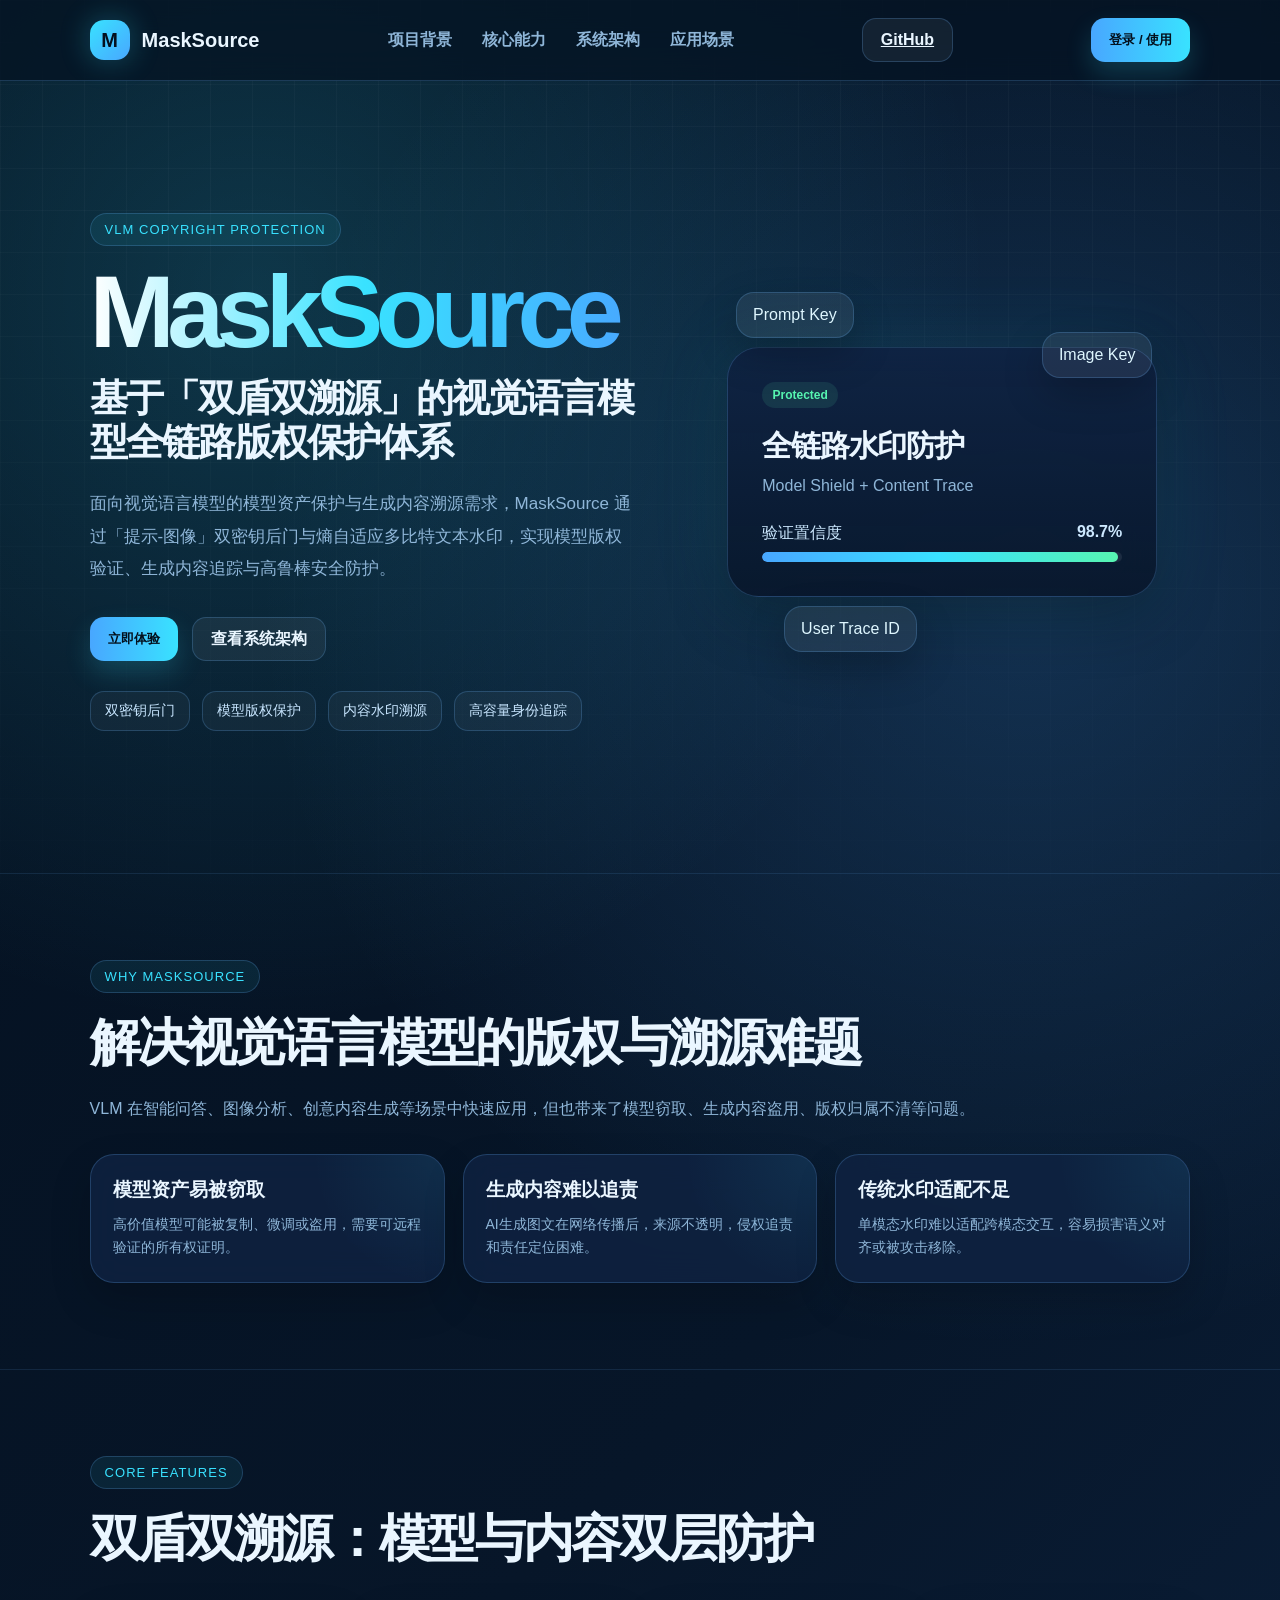
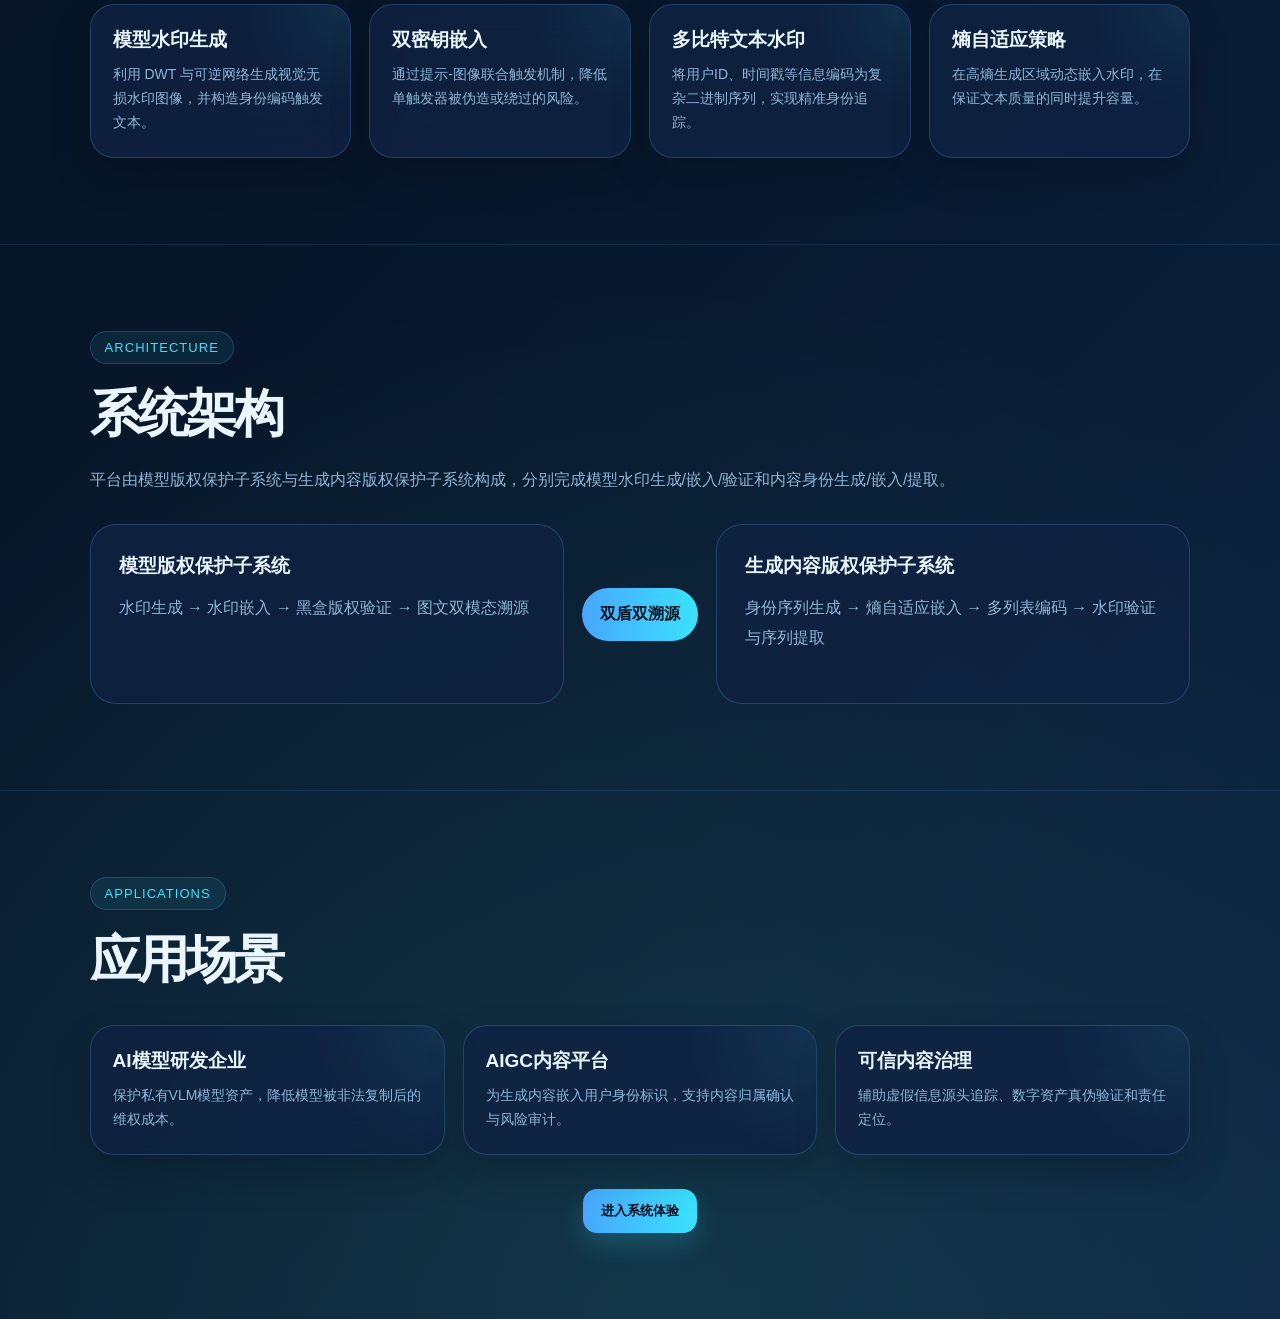
==== docs/index.html @ 7725c253 "feat: integrate fake frontend, add 6 screenshots, update README" ====
<!DOCTYPE html>
<html lang="zh-CN">
<head>
  <meta charset="UTF-8" />
  <meta name="viewport" content="width=device-width, initial-scale=1.0" />
  <title>MaskSource | 基于「双盾双溯源」的视觉语言模型全链路版权保护体系</title>
  <style>
    * { box-sizing: border-box; margin: 0; padding: 0; font-family: "Inter", "Microsoft YaHei", Arial, sans-serif; }
    :root {
      --bg: #071629; --panel: rgba(15, 35, 67, 0.82); --panel-soft: rgba(25, 58, 103, 0.55);
      --line: rgba(109, 183, 255, 0.22); --text: #eaf6ff; --muted: #8fb6d8;
      --blue: #48a7ff; --cyan: #39e2ff; --green: #57f5b1; --danger: #ff7189; --warning: #ffd166;
      --shadow: 0 20px 60px rgba(0,0,0,0.32);
    }
    body {
      min-height: 100vh; color: var(--text);
      background: radial-gradient(circle at 20% 10%, rgba(57,226,255,0.18), transparent 26%),
        radial-gradient(circle at 80% 20%, rgba(72,167,255,0.20), transparent 30%),
        radial-gradient(circle at 50% 100%, rgba(87,245,177,0.10), transparent 35%),
        linear-gradient(135deg, #04101f 0%, #071629 50%, #0d2545 100%);
      overflow-x: hidden;
    }
    body::before {
      content: ""; position: fixed; inset: 0;
      background-image: linear-gradient(rgba(255,255,255,0.035) 1px, transparent 1px),
        linear-gradient(90deg, rgba(255,255,255,0.035) 1px, transparent 1px);
      background-size: 42px 42px;
      mask-image: linear-gradient(to bottom, rgba(0,0,0,0.9), rgba(0,0,0,0.15));
      pointer-events: none;
    }
    .official-site { position: relative; z-index: 1; }
    .site-nav {
      position: sticky; top: 0; z-index: 20; display: flex; align-items: center;
      justify-content: space-between; padding: 18px 7vw;
      background: rgba(5, 18, 34, 0.72); border-bottom: 1px solid var(--line); backdrop-filter: blur(18px);
    }
    .site-logo { display: flex; align-items: center; gap: 12px; font-size: 20px; }
    .site-links { display: flex; align-items: center; gap: 30px; }
    .site-links a, .site-actions a { color: var(--muted); text-decoration: none; font-weight: 650; transition: 0.2s ease; }
    .site-links a:hover { color: var(--cyan); }
    .site-hero { min-height: 88vh; display: grid; grid-template-columns: 1.05fr 0.95fr; align-items: center; gap: 56px; padding: 70px 7vw 80px; }
    .site-title { margin-top: 20px; font-size: clamp(56px, 8vw, 110px); line-height: 0.9; letter-spacing: -0.075em;
      background: linear-gradient(90deg, #ffffff, var(--cyan), var(--blue)); -webkit-background-clip: text; color: transparent; }
    .site-subtitle { margin-top: 18px; max-width: 760px; font-size: clamp(24px, 3vw, 44px); line-height: 1.15; letter-spacing: -0.045em; }
    .site-desc { margin-top: 24px; max-width: 760px; color: var(--muted); font-size: 17px; line-height: 1.9; }
    .site-actions { display: flex; gap: 14px; flex-wrap: wrap; margin-top: 32px; }
    .hero-visual { position: relative; min-height: 520px; display: grid; place-items: center; }
    .orbit-card { width: min(430px, 90%); border: 1px solid var(--line); border-radius: 32px;
      background: linear-gradient(180deg, rgba(15,35,67,0.94), rgba(8,22,42,0.88));
      box-shadow: var(--shadow), 0 0 80px rgba(57,226,255,0.12); padding: 34px; backdrop-filter: blur(18px); }
    .orbit-card h3 { margin-top: 18px; font-size: 30px; letter-spacing: -0.04em; }
    .orbit-card p { margin-top: 10px; color: var(--muted); }
    .metric-row { display: flex; justify-content: space-between; margin-top: 28px; color: #cde9ff; }
    .floating-card { position: absolute; padding: 13px 16px; border-radius: 18px; border: 1px solid var(--line);
      background: rgba(255,255,255,0.07); color: #dff7ff; box-shadow: 0 16px 40px rgba(0,0,0,0.22); }
    .f1 { top: 80px; left: 42px; } .f2 { top: 120px; right: 38px; } .f3 { bottom: 80px; left: 90px; }
    .site-section { padding: 86px 7vw; border-top: 1px solid rgba(109, 183, 255, 0.12); }
    .section-head { max-width: 920px; margin-bottom: 30px; }
    .section-head h2 { margin-top: 16px; font-size: clamp(30px, 4vw, 56px); letter-spacing: -0.055em; }
    .section-head p { margin-top: 16px; color: var(--muted); line-height: 1.85; font-size: 16px; }
    .architecture-box { display: grid; grid-template-columns: 1fr auto 1fr; align-items: center; gap: 18px; }
    .arch-block { min-height: 180px; padding: 28px; border-radius: 26px; border: 1px solid var(--line); background: var(--panel); }
    .arch-block h3 { margin-bottom: 14px; }
    .arch-block p { color: var(--muted); line-height: 1.85; }
    .arch-connector { padding: 16px 18px; border-radius: 999px; background: linear-gradient(90deg, var(--blue), var(--cyan));
      color: #03101d; font-weight: 900; white-space: nowrap; }
    .login-screen { min-height: 100vh; display: grid; grid-template-columns: 1.08fr 0.92fr; align-items: center; gap: 48px; padding: 56px 8vw; }
    .brand-block { position: relative; z-index: 1; }
    .badge { display: inline-flex; align-items: center; gap: 8px; padding: 8px 14px; border: 1px solid var(--line);
      border-radius: 999px; background: rgba(57, 226, 255, 0.08); color: var(--cyan); font-size: 13px; letter-spacing: 0.08em; }
    .brand-title { margin-top: 24px; font-size: clamp(42px, 7vw, 86px); line-height: 0.95; letter-spacing: -0.06em; }
    .brand-title span { background: linear-gradient(90deg, var(--cyan), var(--blue), var(--green)); -webkit-background-clip: text; color: transparent; }
    .brand-desc { margin-top: 24px; max-width: 680px; color: var(--muted); font-size: 18px; line-height: 1.85; }
    .hero-tags { display: flex; flex-wrap: wrap; gap: 12px; margin-top: 30px; }
    .hero-tags span { padding: 10px 14px; border: 1px solid var(--line); border-radius: 14px; background: rgba(255,255,255,0.04); color: #c8e6ff; font-size: 14px; }
    .login-card { position: relative; z-index: 1; padding: 34px; border: 1px solid var(--line); border-radius: 28px;
      background: linear-gradient(180deg, rgba(15,35,67,0.92), rgba(8,22,42,0.88)); box-shadow: var(--shadow); backdrop-filter: blur(16px); }
    .login-tabs { display: grid; grid-template-columns: 1fr 1fr; gap: 10px; margin-bottom: 24px; padding: 6px; border-radius: 18px; background: rgba(255,255,255,0.05); }
    .login-tabs button, .role-tabs button, .btn { border: none; cursor: pointer; color: var(--text); transition: 0.25s ease; }
    .login-tabs button { padding: 12px; border-radius: 14px; background: transparent; color: var(--muted); }
    .login-tabs button.active { background: linear-gradient(90deg, var(--blue), var(--cyan)); color: #04101f; font-weight: 800; }
    .form-title { font-size: 26px; margin-bottom: 8px; }
    .form-subtitle { color: var(--muted); margin-bottom: 24px; line-height: 1.6; }
    .field { margin-bottom: 16px; }
    .field label { display: block; margin-bottom: 8px; color: #cde9ff; font-size: 14px; }
    input, select, textarea { width: 100%; border: 1px solid var(--line); border-radius: 14px; background: rgba(5,18,34,0.68);
      color: var(--text); padding: 13px 14px; outline: none; transition: 0.2s ease; }
    textarea { min-height: 132px; resize: vertical; line-height: 1.7; }
    input:focus, select:focus, textarea:focus { border-color: rgba(57,226,255,0.76); box-shadow: 0 0 0 4px rgba(57,226,255,0.08); }
    .role-tabs { display: flex; gap: 10px; margin: 12px 0 22px; }
    .role-tabs button { flex: 1; padding: 11px; border-radius: 14px; background: rgba(255,255,255,0.06); border: 1px solid transparent; color: var(--muted); }
    .role-tabs button.active { color: var(--cyan); border-color: var(--line); background: rgba(57,226,255,0.08); }
    .btn { display: inline-flex; align-items: center; justify-content: center; gap: 8px; min-height: 44px; padding: 0 18px;
      border-radius: 14px; font-weight: 800; background: linear-gradient(90deg, var(--blue), var(--cyan)); color: #03101d;
      box-shadow: 0 12px 26px rgba(57,226,255,0.18); }
    .btn:hover { transform: translateY(-2px); box-shadow: 0 16px 36px rgba(57,226,255,0.26); }
    .btn.secondary { background: rgba(255,255,255,0.06); color: var(--text); border: 1px solid var(--line); box-shadow: none; }
    .btn.danger { background: rgba(255,113,137,0.12); color: #ffb5c0; border: 1px solid rgba(255,113,137,0.28); box-shadow: none; }
    .dashboard { display: none; min-height: 100vh; }
    .sidebar { position: fixed; inset: 0 auto 0 0; width: 260px; padding: 26px 18px; background: rgba(5,18,34,0.78);
      border-right: 1px solid var(--line); backdrop-filter: blur(18px); z-index: 10; }
    .logo { display: flex; align-items: center; gap: 12px; padding: 10px 12px 26px; border-bottom: 1px solid var(--line); margin-bottom: 18px; }
    .logo-mark { width: 40px; height: 40px; border-radius: 14px; background: linear-gradient(135deg, var(--cyan), var(--blue));
      box-shadow: 0 0 30px rgba(57,226,255,0.28); display: grid; place-items: center; color: #04101f; font-weight: 900; }
    .logo strong { font-size: 20px; letter-spacing: -0.03em; }
    .logo small { display: block; color: var(--muted); margin-top: 2px; }
    .nav { display: grid; gap: 8px; }
    .nav button { border: none; text-align: left; padding: 13px 14px; border-radius: 14px; color: var(--muted); background: transparent;
      cursor: pointer; transition: 0.2s ease; font-weight: 650; }
    .nav button:hover, .nav button.active { color: var(--text); background: rgba(72,167,255,0.14); }
    .main { margin-left: 260px; padding: 24px 32px 52px; position: relative; z-index: 1; }
    .topbar { display: flex; align-items: center; justify-content: space-between; gap: 18px; margin-bottom: 28px; }
    .search { max-width: 520px; }
    .user-chip { display: flex; align-items: center; gap: 12px; padding: 10px 14px; border: 1px solid var(--line);
      border-radius: 999px; background: rgba(255,255,255,0.05); color: #cfeaff; }
    .avatar { width: 30px; height: 30px; border-radius: 50%; background: linear-gradient(135deg, var(--green), var(--cyan));
      color: #04101f; display: grid; place-items: center; font-weight: 900; }
    .page { display: none; animation: fadeIn 0.26s ease; }
    .page.active { display: block; }
    @keyframes fadeIn { from { opacity: 0; transform: translateY(10px); } to { opacity: 1; transform: translateY(0); } }
    .page-header { display: flex; align-items: flex-end; justify-content: space-between; gap: 24px; margin-bottom: 24px; }
    .page-title { font-size: 34px; letter-spacing: -0.04em; margin-bottom: 8px; }
    .page-desc { color: var(--muted); line-height: 1.7; max-width: 850px; }
    .grid { display: grid; gap: 18px; }
    .grid.cols-4 { grid-template-columns: repeat(4, 1fr); }
    .grid.cols-3 { grid-template-columns: repeat(3, 1fr); }
    .grid.cols-2 { grid-template-columns: repeat(2, 1fr); }
    .card { border: 1px solid var(--line); border-radius: 24px; background: var(--panel); box-shadow: 0 18px 40px rgba(0,0,0,0.18);
      backdrop-filter: blur(18px); padding: 22px; overflow: hidden; position: relative; }
    .card::after { content: ""; position: absolute; inset: 0; background: radial-gradient(circle at 100% 0%, rgba(57,226,255,0.08), transparent 35%); pointer-events: none; }
    .stat-label { color: var(--muted); margin-bottom: 10px; font-size: 14px; }
    .stat-value { font-size: 32px; font-weight: 900; letter-spacing: -0.04em; }
    .stat-note { color: var(--green); margin-top: 8px; font-size: 13px; }
    .module-card h3, .card h3 { margin-bottom: 10px; font-size: 19px; }
    .module-card p, .card p, .list-item p { color: var(--muted); line-height: 1.7; font-size: 14px; }
    .pill-row { display: flex; gap: 8px; flex-wrap: wrap; margin-top: 15px; }
    .pill { padding: 7px 10px; border-radius: 999px; background: rgba(57,226,255,0.08); border: 1px solid rgba(57,226,255,0.16); color: #b9efff; font-size: 12px; }
    .workflow { display: grid; grid-template-columns: repeat(5, 1fr); gap: 12px; margin-top: 18px; }
    .step { padding: 18px 14px; border-radius: 18px; background: rgba(255,255,255,0.05); border: 1px solid var(--line); text-align: center; min-height: 96px; }
    .step strong { display: block; color: var(--cyan); margin-bottom: 8px; }
    .step span { font-size: 13px; color: var(--muted); }
    table { width: 100%; border-collapse: collapse; overflow: hidden; border-radius: 18px; }
    th, td { padding: 15px 14px; border-bottom: 1px solid var(--line); text-align: left; font-size: 14px; }
    th { color: #cceaff; background: rgba(255,255,255,0.05); }
    td { color: var(--muted); }
    .status { display: inline-flex; align-items: center; gap: 7px; padding: 6px 10px; border-radius: 999px; font-size: 12px; font-weight: 800; }
    .status.ok { color: var(--green); background: rgba(87,245,177,0.1); }
    .status.warn { color: var(--warning); background: rgba(255,209,102,0.1); }
    .status.off { color: var(--danger); background: rgba(255,113,137,0.1); }
    .panel-title { display: flex; align-items: center; justify-content: space-between; gap: 16px; margin-bottom: 16px; }
    .upload-box { display: grid; place-items: center; min-height: 190px; border: 1px dashed rgba(57,226,255,0.42);
      border-radius: 20px; background: rgba(57,226,255,0.04); text-align: center; color: var(--muted); padding: 20px; }
    .result-box { padding: 18px; border-radius: 18px; background: rgba(87,245,177,0.08); border: 1px solid rgba(87,245,177,0.25); color: #c8ffe8; line-height: 1.8; }
    .bar { height: 10px; background: rgba(255,255,255,0.08); border-radius: 999px; overflow: hidden; margin-top: 8px; }
    .bar span { display: block; height: 100%; width: var(--w); background: linear-gradient(90deg, var(--blue), var(--cyan), var(--green)); border-radius: inherit; }
    .chart-lines { display: grid; gap: 16px; }
    .chart-line label { display: flex; justify-content: space-between; color: #cde9ff; font-size: 14px; }
    .footer-note { margin-top: 30px; padding: 18px; border-radius: 18px; background: rgba(255,255,255,0.04); border: 1px solid var(--line); color: var(--muted); line-height: 1.7; }
    @media (max-width: 1080px) {
      .site-hero, .architecture-box, .login-screen { grid-template-columns: 1fr; }
      .site-links { display: none; } .hero-visual { min-height: 420px; }
      .sidebar { position: static; width: 100%; } .main { margin-left: 0; }
      .grid.cols-4, .grid.cols-3, .grid.cols-2, .workflow { grid-template-columns: 1fr; }
      .topbar, .page-header { flex-direction: column; align-items: stretch; }
    }
  </style>
</head>
<body>
  <!-- 1. 官方首页 -->
  <section class="official-site" id="officialSite">
    <nav class="site-nav">
      <div class="site-logo"><div class="logo-mark">M</div><strong>MaskSource</strong></div>
      <div class="site-links">
        <a href="#problem">项目背景</a>
        <a href="#features">核心能力</a>
        <a href="#architecture">系统架构</a>
        <a href="#scenarios">应用场景</a>
      </div>
      <a class="btn secondary" href="https://github.com/your-team/MaskSource" target="_blank">GitHub</a>
      <button class="btn" onclick="openLogin()" style="margin-left:10px">登录 / 使用</button>
    </nav>

    <section class="site-hero">
      <div class="hero-left">
        <div class="badge">VLM COPYRIGHT PROTECTION</div>
        <h1 class="site-title">MaskSource</h1>
        <h2 class="site-subtitle">基于「双盾双溯源」的视觉语言模型全链路版权保护体系</h2>
        <p class="site-desc">
          面向视觉语言模型的模型资产保护与生成内容溯源需求，MaskSource 通过「提示-图像」双密钥后门与熵自适应多比特文本水印，实现模型版权验证、生成内容追踪与高鲁棒安全防护。
        </p>
        <div class="site-actions">
          <button class="btn" onclick="openLogin()">立即体验</button>
          <a class="btn secondary" href="#architecture">查看系统架构</a>
        </div>
        <div class="hero-tags">
          <span>双密钥后门</span><span>模型版权保护</span><span>内容水印溯源</span><span>高容量身份追踪</span>
        </div>
      </div>
      <div class="hero-visual">
        <div class="orbit-card main-card">
          <span class="status ok">Protected</span>
          <h3>全链路水印防护</h3>
          <p>Model Shield + Content Trace</p>
          <div class="metric-row"><span>验证置信度</span><strong>98.7%</strong></div>
          <div class="bar"><span style="--w:98.7%"></span></div>
        </div>
        <div class="floating-card f1">Prompt Key</div>
        <div class="floating-card f2">Image Key</div>
        <div class="floating-card f3">User Trace ID</div>
      </div>
    </section>

    <section class="site-section" id="problem">
      <div class="section-head">
        <span class="badge">WHY MASKSOURCE</span>
        <h2>解决视觉语言模型的版权与溯源难题</h2>
        <p>VLM 在智能问答、图像分析、创意内容生成等场景中快速应用，但也带来了模型窃取、生成内容盗用、版权归属不清等问题。</p>
      </div>
      <div class="grid cols-3">
        <div class="card"><h3>模型资产易被窃取</h3><p>高价值模型可能被复制、微调或盗用，需要可远程验证的所有权证明。</p></div>
        <div class="card"><h3>生成内容难以追责</h3><p>AI生成图文在网络传播后，来源不透明，侵权追责和责任定位困难。</p></div>
        <div class="card"><h3>传统水印适配不足</h3><p>单模态水印难以适配跨模态交互，容易损害语义对齐或被攻击移除。</p></div>
      </div>
    </section>

    <section class="site-section" id="features">
      <div class="section-head">
        <span class="badge">CORE FEATURES</span>
        <h2>双盾双溯源：模型与内容双层防护</h2>
      </div>
      <div class="grid cols-4">
        <div class="card"><h3>模型水印生成</h3><p>利用 DWT 与可逆网络生成视觉无损水印图像，并构造身份编码触发文本。</p></div>
        <div class="card"><h3>双密钥嵌入</h3><p>通过提示-图像联合触发机制，降低单触发器被伪造或绕过的风险。</p></div>
        <div class="card"><h3>多比特文本水印</h3><p>将用户ID、时间戳等信息编码为复杂二进制序列，实现精准身份追踪。</p></div>
        <div class="card"><h3>熵自适应策略</h3><p>在高熵生成区域动态嵌入水印，在保证文本质量的同时提升容量。</p></div>
      </div>
    </section>

    <section class="site-section" id="architecture">
      <div class="section-head">
        <span class="badge">ARCHITECTURE</span>
        <h2>系统架构</h2>
        <p>平台由模型版权保护子系统与生成内容版权保护子系统构成，分别完成模型水印生成/嵌入/验证和内容身份生成/嵌入/提取。</p>
      </div>
      <div class="architecture-box">
        <div class="arch-block"><h3>模型版权保护子系统</h3><p>水印生成 &rarr; 水印嵌入 &rarr; 黑盒版权验证 &rarr; 图文双模态溯源</p></div>
        <div class="arch-connector">双盾双溯源</div>
        <div class="arch-block"><h3>生成内容版权保护子系统</h3><p>身份序列生成 &rarr; 熵自适应嵌入 &rarr; 多列表编码 &rarr; 水印验证与序列提取</p></div>
      </div>
    </section>

    <section class="site-section" id="scenarios">
      <div class="section-head">
        <span class="badge">APPLICATIONS</span>
        <h2>应用场景</h2>
      </div>
      <div class="grid cols-3">
        <div class="card"><h3>AI模型研发企业</h3><p>保护私有VLM模型资产，降低模型被非法复制后的维权成本。</p></div>
        <div class="card"><h3>AIGC内容平台</h3><p>为生成内容嵌入用户身份标识，支持内容归属确认与风险审计。</p></div>
        <div class="card"><h3>可信内容治理</h3><p>辅助虚假信息源头追踪、数字资产真伪验证和责任定位。</p></div>
      </div>
      <div style="text-align:center;margin-top:34px;"><button class="btn" onclick="openLogin()">进入系统体验</button></div>
    </section>
  </section>

  <!-- 2. 登录页 -->
  <section class="login-screen" id="loginScreen" style="display:none;">
    <div class="brand-block">
      <div class="badge">VLM COPYRIGHT PROTECTION PLATFORM</div>
      <h1 class="brand-title">Mask<span>Source</span></h1>
      <p class="brand-desc">
        基于「双盾双溯源」的视觉语言模型全链路版权保护体系，面向模型资产保护、生成内容溯源与多模态水印验证场景，构建安全、隐蔽、可追踪的一体化平台。
      </p>
      <div class="hero-tags">
        <span>提示-图像双密钥后门</span><span>高容量多比特文本水印</span><span>模型版权验证</span><span>生成内容身份追踪</span>
      </div>
    </div>
    <div class="login-card">
      <div class="login-tabs">
        <button class="active" onclick="switchAuth('login')">登录</button>
        <button onclick="switchAuth('register')">注册</button>
      </div>
      <div id="loginForm">
        <h2 class="form-title">系统登录</h2>
        <p class="form-subtitle">请选择用户身份，进入 MaskSource 版权保护控制台。</p>
        <div class="role-tabs">
          <button class="active">User</button>
          <button>Admin</button>
        </div>
        <div class="field"><label>用户名</label><input value="egnever" /></div>
        <div class="field"><label>密码</label><input type="password" value="123456" /></div>
        <button class="btn" style="width:100%" onclick="enterSystem()">进入系统</button>
      </div>
      <div id="registerForm" style="display:none;">
        <h2 class="form-title">账号注册</h2>
        <p class="form-subtitle">创建平台账号，用于模型管理、水印验证与生成内容追踪。</p>
        <div class="field"><label>用户名</label><input placeholder="请输入用户名" /></div>
        <div class="field"><label>密码</label><input type="password" placeholder="请输入密码" /></div>
        <div class="field"><label>确认密码</label><input type="password" placeholder="请再次输入密码" /></div>
        <button class="btn" style="width:100%">立即注册</button>
      </div>
    </div>
  </section>

  <!-- 3. 后台仪表盘 -->
  <section class="dashboard" id="dashboard">
    <aside class="sidebar">
      <div class="logo"><div class="logo-mark">M</div><div><strong>MaskSource</strong><small>版权保护后台</small></div></div>
      <div class="nav">
        <button class="active" onclick="showPage('home', this)">首页控制台</button>
        <button onclick="showPage('dialog', this)">多模态交互</button>
        <button onclick="showPage('models', this)">模型管理</button>
        <button onclick="showPage('verify', this)">水印验证</button>
        <button onclick="showPage('analysis', this)">安全分析</button>
        <button onclick="showPage('settings', this)">系统设置</button>
      </div>
    </aside>
    <main class="main">
      <div class="topbar">
        <input class="search" placeholder="搜索模型、任务、水印ID或用户身份..." />
        <div class="user-chip"><div class="avatar">E</div> egnever &middot; User</div>
      </div>

      <!-- 首页控制台 -->
      <section class="page active" id="home">
        <div class="page-header">
          <div><h2 class="page-title">VLM版权保护系统</h2><p class="page-desc">围绕模型版权保护子系统与生成内容版权保护子系统，提供水印嵌入、模型验证、内容溯源与安全分析能力。</p></div>
          <button class="btn">启动快速检测</button>
        </div>
        <div class="grid cols-4">
          <div class="card"><div class="stat-label">今日检测</div><div class="stat-value">128</div><div class="stat-note">较昨日 +18.4%</div></div>
          <div class="card"><div class="stat-label">版权异常</div><div class="stat-value">3</div><div class="stat-note" style="color:var(--warning)">等待复核</div></div>
          <div class="card"><div class="stat-label">受保护模型</div><div class="stat-value">42</div><div class="stat-note">水印覆盖率 91%</div></div>
          <div class="card"><div class="stat-label">活跃用户</div><div class="stat-value">15</div><div class="stat-note">身份水印已同步</div></div>
        </div>
        <div class="grid cols-3" style="margin-top:18px;">
          <div class="card module-card"><h3>模型版权保护</h3><p>通过提示-图像双密钥后门机制，实现模型所有权验证与跨模态水印激活。</p><div class="pill-row"><span class="pill">水印图像</span><span class="pill">水印文本</span><span class="pill">黑盒验证</span></div></div>
          <div class="card module-card"><h3>生成内容溯源</h3><p>在文本生成过程中动态嵌入用户ID、时间戳等身份信息，实现高容量追踪。</p><div class="pill-row"><span class="pill">多比特编码</span><span class="pill">身份序列</span><span class="pill">水印提取</span></div></div>
          <div class="card module-card"><h3>安全鲁棒分析</h3><p>模拟微调、剪枝与提示注入等攻击，评估水印存活率和检测置信度。</p><div class="pill-row"><span class="pill">微调攻击</span><span class="pill">结构剪枝</span><span class="pill">提示注入</span></div></div>
        </div>
        <div class="card" style="margin-top:18px;">
          <h3>系统流程</h3>
          <div class="workflow">
            <div class="step"><strong>01</strong><span>用户输入图像/文本</span></div>
            <div class="step"><strong>02</strong><span>模型生成内容</span></div>
            <div class="step"><strong>03</strong><span>水印动态嵌入</span></div>
            <div class="step"><strong>04</strong><span>输出含水印内容</span></div>
            <div class="step"><strong>05</strong><span>版权验证与溯源</span></div>
          </div>
        </div>
      </section>

      <!-- 多模态交互 -->
      <section class="page" id="dialog">
        <div class="page-header"><div><h2 class="page-title">多模态交互</h2><p class="page-desc">模拟视觉语言模型的图文交互过程，可开启生成内容水印嵌入，用于展示平台的内容溯源能力。</p></div></div>
        <div class="grid cols-2">
          <div class="card">
            <div class="panel-title"><h3>输入区域</h3><span class="pill">Watermark ON</span></div>
            <div class="upload-box">拖拽上传图片<br/>支持 PNG / JPG / JPEG</div>
            <div class="field" style="margin-top:16px;"><label>Prompt</label><textarea>请描述图像内容，并生成一段版权保护说明。</textarea></div>
            <button class="btn">开始生成</button>
          </div>
          <div class="card">
            <div class="panel-title"><h3>模型输出</h3><span class="status ok">已嵌入水印</span></div>
            <p>该内容由 MaskSource 保护模型生成，输出文本中已动态嵌入用户身份序列。后续可通过水印验证模块提取用户ID、生成时间与版权归属信息。</p>
            <div class="result-box" style="margin-top:18px;">水印状态：Active<br/>用户标识：USR-egnever-0427<br/>嵌入策略：Entropy Adaptive Multi-bit<br/>内容质量：High Fidelity</div>
          </div>
        </div>
      </section>

      <!-- 模型管理 -->
      <section class="page" id="models">
        <div class="page-header"><div><h2 class="page-title">模型管理</h2><p class="page-desc">管理平台接入的视觉语言模型，支持导入模型、嵌入版权水印、下载受保护模型以及查看部署状态。</p></div><button class="btn">导入模型</button></div>
        <div class="card">
          <table><thead><tr><th>模型名称</th><th>类型</th><th>水印状态</th><th>检测置信度</th><th>操作</th></tr></thead>
          <tbody>
            <tr><td>CLIP-ViT-B/32</td><td>对比学习 VLM</td><td><span class="status ok">已嵌入</span></td><td>98.7%</td><td><button class="btn secondary">验证</button></td></tr>
            <tr><td>BLIP Caption</td><td>统一视觉语言预训练</td><td><span class="status warn">待验证</span></td><td>--</td><td><button class="btn secondary">嵌入</button></td></tr>
            <tr><td>LLaVA-7B</td><td>视觉指令模型</td><td><span class="status ok">已嵌入</span></td><td>96.2%</td><td><button class="btn secondary">下载</button></td></tr>
            <tr><td>MiniGPT-4</td><td>多模态生成模型</td><td><span class="status off">未嵌入</span></td><td>--</td><td><button class="btn secondary">嵌入</button></td></tr>
          </tbody></table>
        </div>
      </section>

      <!-- 水印验证 -->
      <section class="page" id="verify">
        <div class="page-header"><div><h2 class="page-title">水印验证</h2><p class="page-desc">核心展示页面：同时提供模型版权验证与生成内容身份溯源，体现「双盾双溯源」的系统能力。</p></div></div>
        <div class="grid cols-2">
          <div class="card">
            <h3>模型版权验证</h3>
            <div class="field"><label>选择模型</label><select><option>CLIP-ViT-B/32</option><option>LLaVA-7B</option><option>BLIP Caption</option></select></div>
            <div class="upload-box">上传水印图像触发器</div>
            <div class="field" style="margin-top:16px;"><label>水印文本触发器</label><input value="secure trace token sequence" /></div>
            <button class="btn">开始验证</button>
            <div class="result-box" style="margin-top:18px;">验证成功：检测到模型版权水印<br/>匹配率：98.7%<br/>版权归属：MaskSource Team</div>
          </div>
          <div class="card">
            <h3>生成内容溯源</h3>
            <div class="field"><label>待检测文本</label><textarea>请输入需要进行版权追踪和水印提取的生成文本...</textarea></div>
            <button class="btn">提取水印序列</button>
            <div class="result-box" style="margin-top:18px;">提取结果：成功<br/>用户ID：USR-egnever-0427<br/>生成时间：2026-05-05 21:34<br/>匹配率：97.9%</div>
          </div>
        </div>
      </section>

      <!-- 安全分析 -->
      <section class="page" id="analysis">
        <div class="page-header"><div><h2 class="page-title">安全分析</h2><p class="page-desc">展示模型在常见攻击场景下的水印鲁棒性、文本质量保持率与验证稳定性。</p></div></div>
        <div class="grid cols-2">
          <div class="card">
            <h3>水印性能指标</h3>
            <div class="chart-lines">
              <div class="chart-line"><label><span>模型版权验证成功率</span><span>98.7%</span></label><div class="bar"><span style="--w:98.7%"></span></div></div>
              <div class="chart-line"><label><span>生成内容提取准确率</span><span>97.9%</span></label><div class="bar"><span style="--w:97.9%"></span></div></div>
              <div class="chart-line"><label><span>文本质量保持率</span><span>95.6%</span></label><div class="bar"><span style="--w:95.6%"></span></div></div>
              <div class="chart-line"><label><span>攻击后水印存活率</span><span>93.1%</span></label><div class="bar"><span style="--w:93.1%"></span></div></div>
            </div>
          </div>
          <div class="card">
            <h3>攻击测试</h3>
            <table><thead><tr><th>攻击类型</th><th>风险</th><th>结果</th></tr></thead>
            <tbody>
              <tr><td>模型微调</td><td>中</td><td><span class="status ok">通过</span></td></tr>
              <tr><td>结构化剪枝</td><td>高</td><td><span class="status ok">通过</span></td></tr>
              <tr><td>提示注入</td><td>中</td><td><span class="status warn">待复核</span></td></tr>
              <tr><td>文本改写</td><td>高</td><td><span class="status ok">通过</span></td></tr>
            </tbody></table>
          </div>
        </div>
      </section>

      <!-- 系统设置 -->
      <section class="page" id="settings">
        <div class="page-header"><div><h2 class="page-title">系统设置</h2><p class="page-desc">配置默认模型、验证阈值、水印强度与用户身份信息。</p></div></div>
        <div class="grid cols-2">
          <div class="card">
            <h3>验证参数</h3>
            <div class="field"><label>默认模型</label><select><option>CLIP-ViT-B/32</option><option>LLaVA-7B</option></select></div>
            <div class="field"><label>检测阈值</label><input value="0.95" /></div>
            <div class="field"><label>水印强度 &delta;</label><input value="2.0" /></div>
            <button class="btn">保存设置</button>
          </div>
          <div class="card">
            <h3>用户身份载荷</h3>
            <div class="field"><label>用户ID</label><input value="USR-egnever-0427" /></div>
            <div class="field"><label>版权主体</label><input value="MaskSource Team" /></div>
            <div class="field"><label>密钥状态</label><input value="已启用秘密图片种子" /></div>
            <button class="btn secondary">更新身份序列</button>
          </div>
        </div>
      </section>

      <div class="footer-note">Demo Notice：本页面为作品展示用假前端，主要用于体现 MaskSource 的系统流程、核心模块与平台交互效果。</div>
    </main>
  </section>

  <script>
    function switchAuth(type) {
      const tabs = document.querySelectorAll('.login-tabs button');
      tabs.forEach(btn => btn.classList.remove('active'));
      if (type === 'login') { tabs[0].classList.add('active'); document.getElementById('loginForm').style.display='block'; document.getElementById('registerForm').style.display='none'; }
      else { tabs[1].classList.add('active'); document.getElementById('loginForm').style.display='none'; document.getElementById('registerForm').style.display='block'; }
    }
    document.querySelectorAll('.role-tabs button').forEach(btn => {
      btn.addEventListener('click', () => { document.querySelectorAll('.role-tabs button').forEach(b => b.classList.remove('active')); btn.classList.add('active'); });
    });
    function openLogin() { document.getElementById('officialSite').style.display='none'; document.getElementById('loginScreen').style.display='grid'; document.getElementById('dashboard').style.display='none'; window.scrollTo(0,0); }
    function enterSystem() { document.getElementById('officialSite').style.display='none'; document.getElementById('loginScreen').style.display='none'; document.getElementById('dashboard').style.display='block'; }
    function showPage(id, target) { document.querySelectorAll('.page').forEach(p => p.classList.remove('active')); document.getElementById(id).classList.add('active'); document.querySelectorAll('.nav button').forEach(b => b.classList.remove('active')); target.classList.add('active'); }
  </script>
</body>
</html>
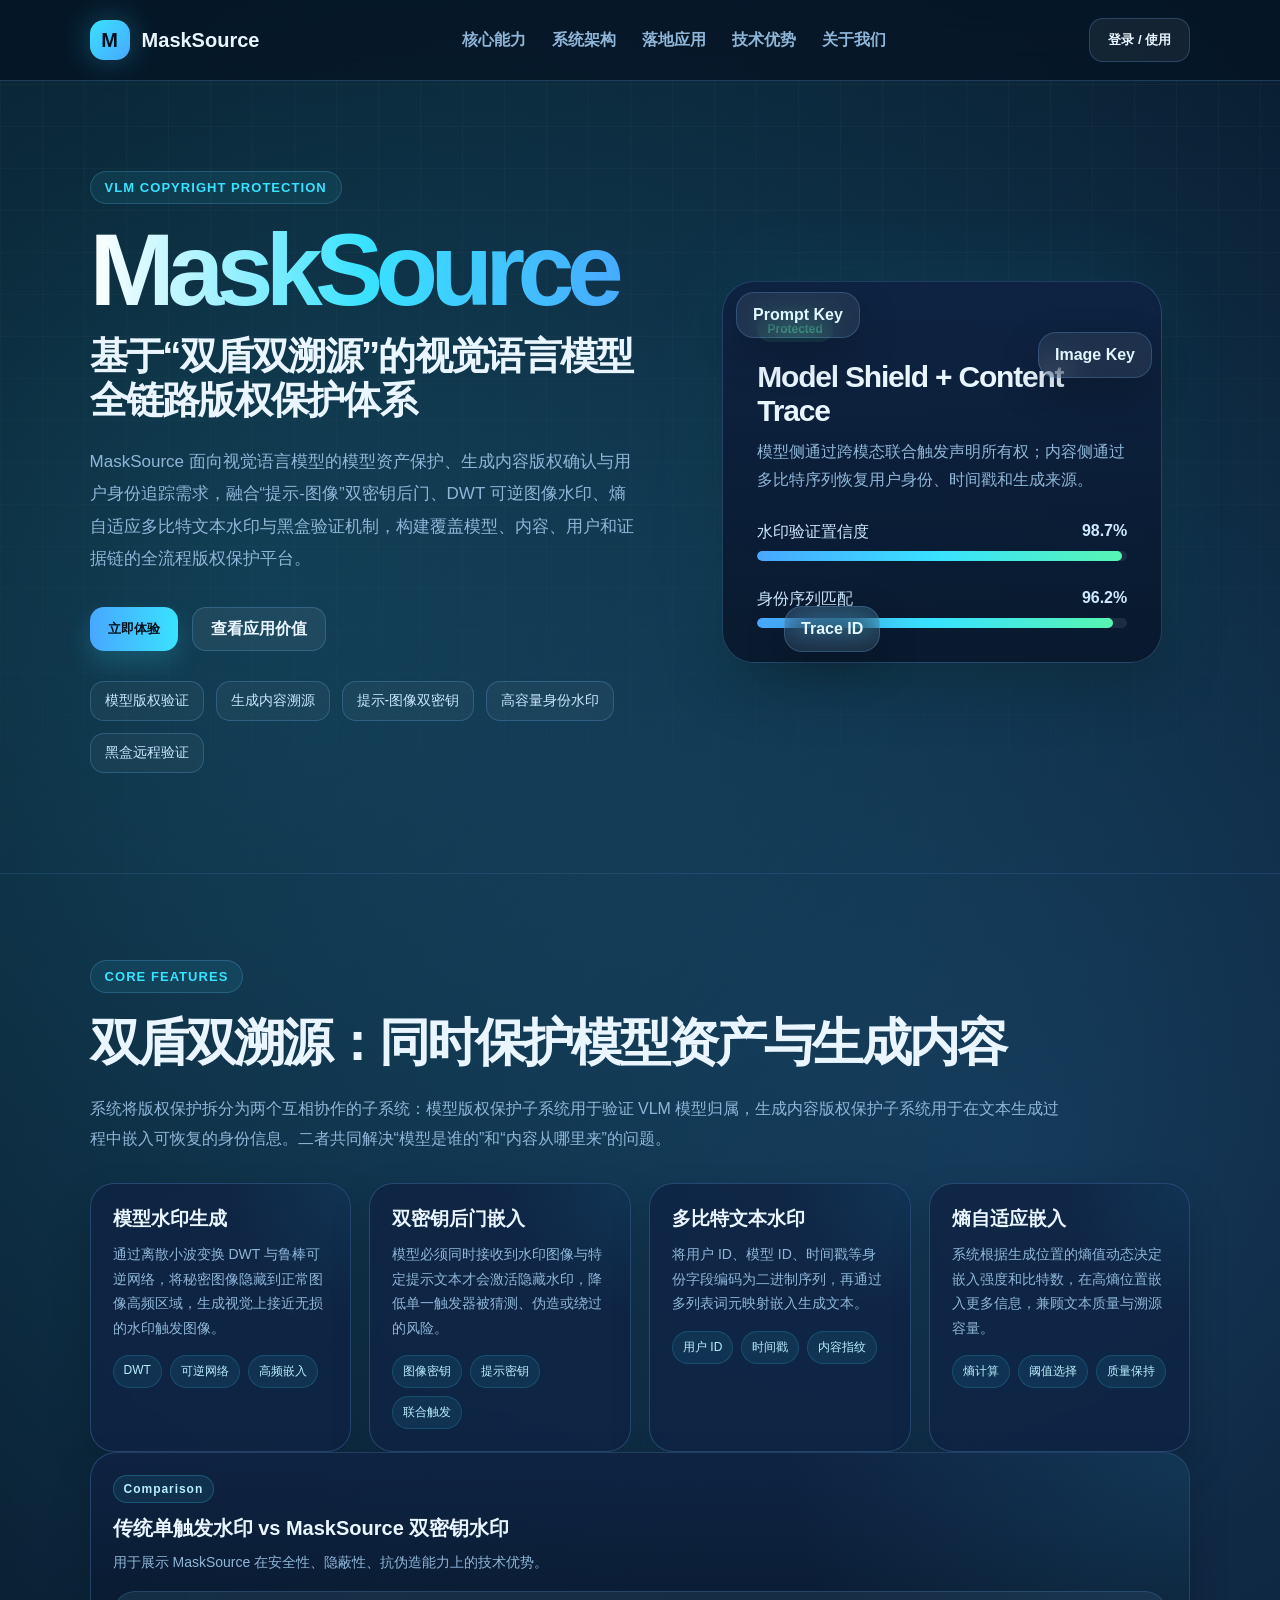
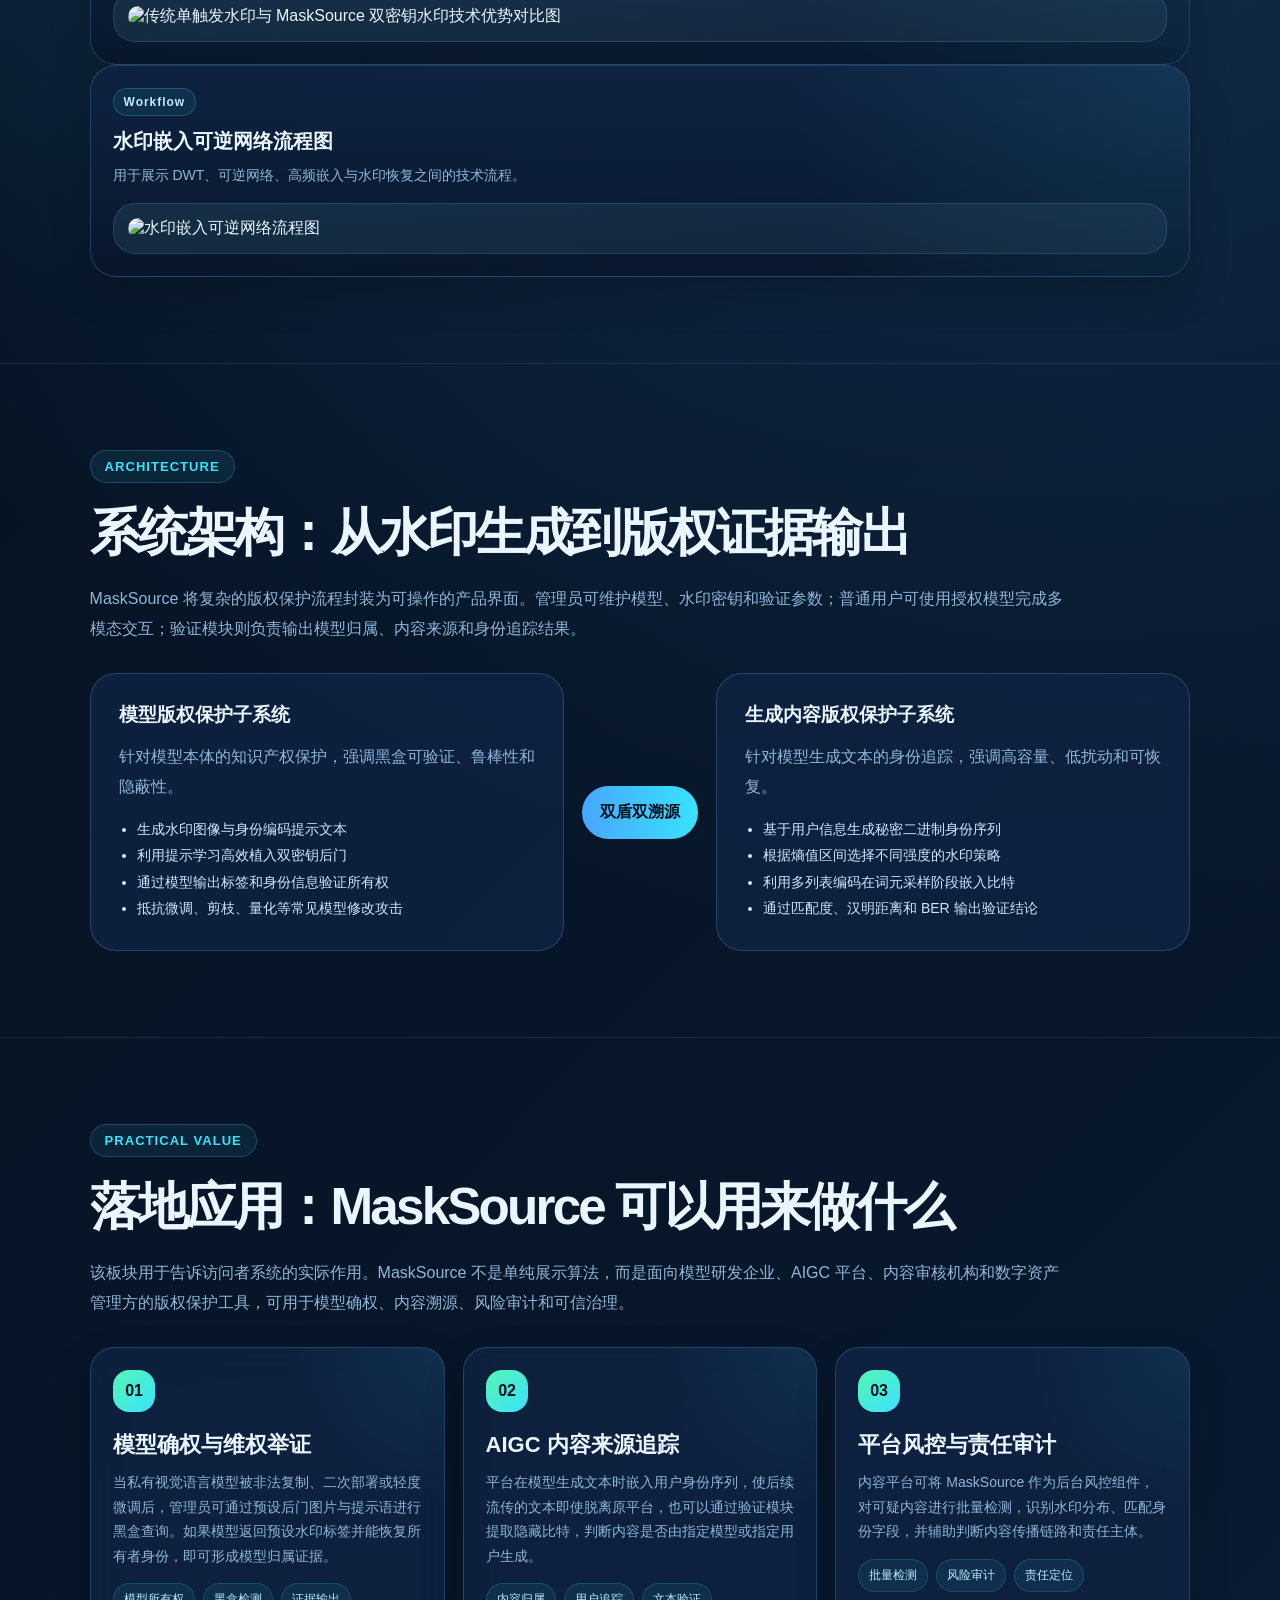
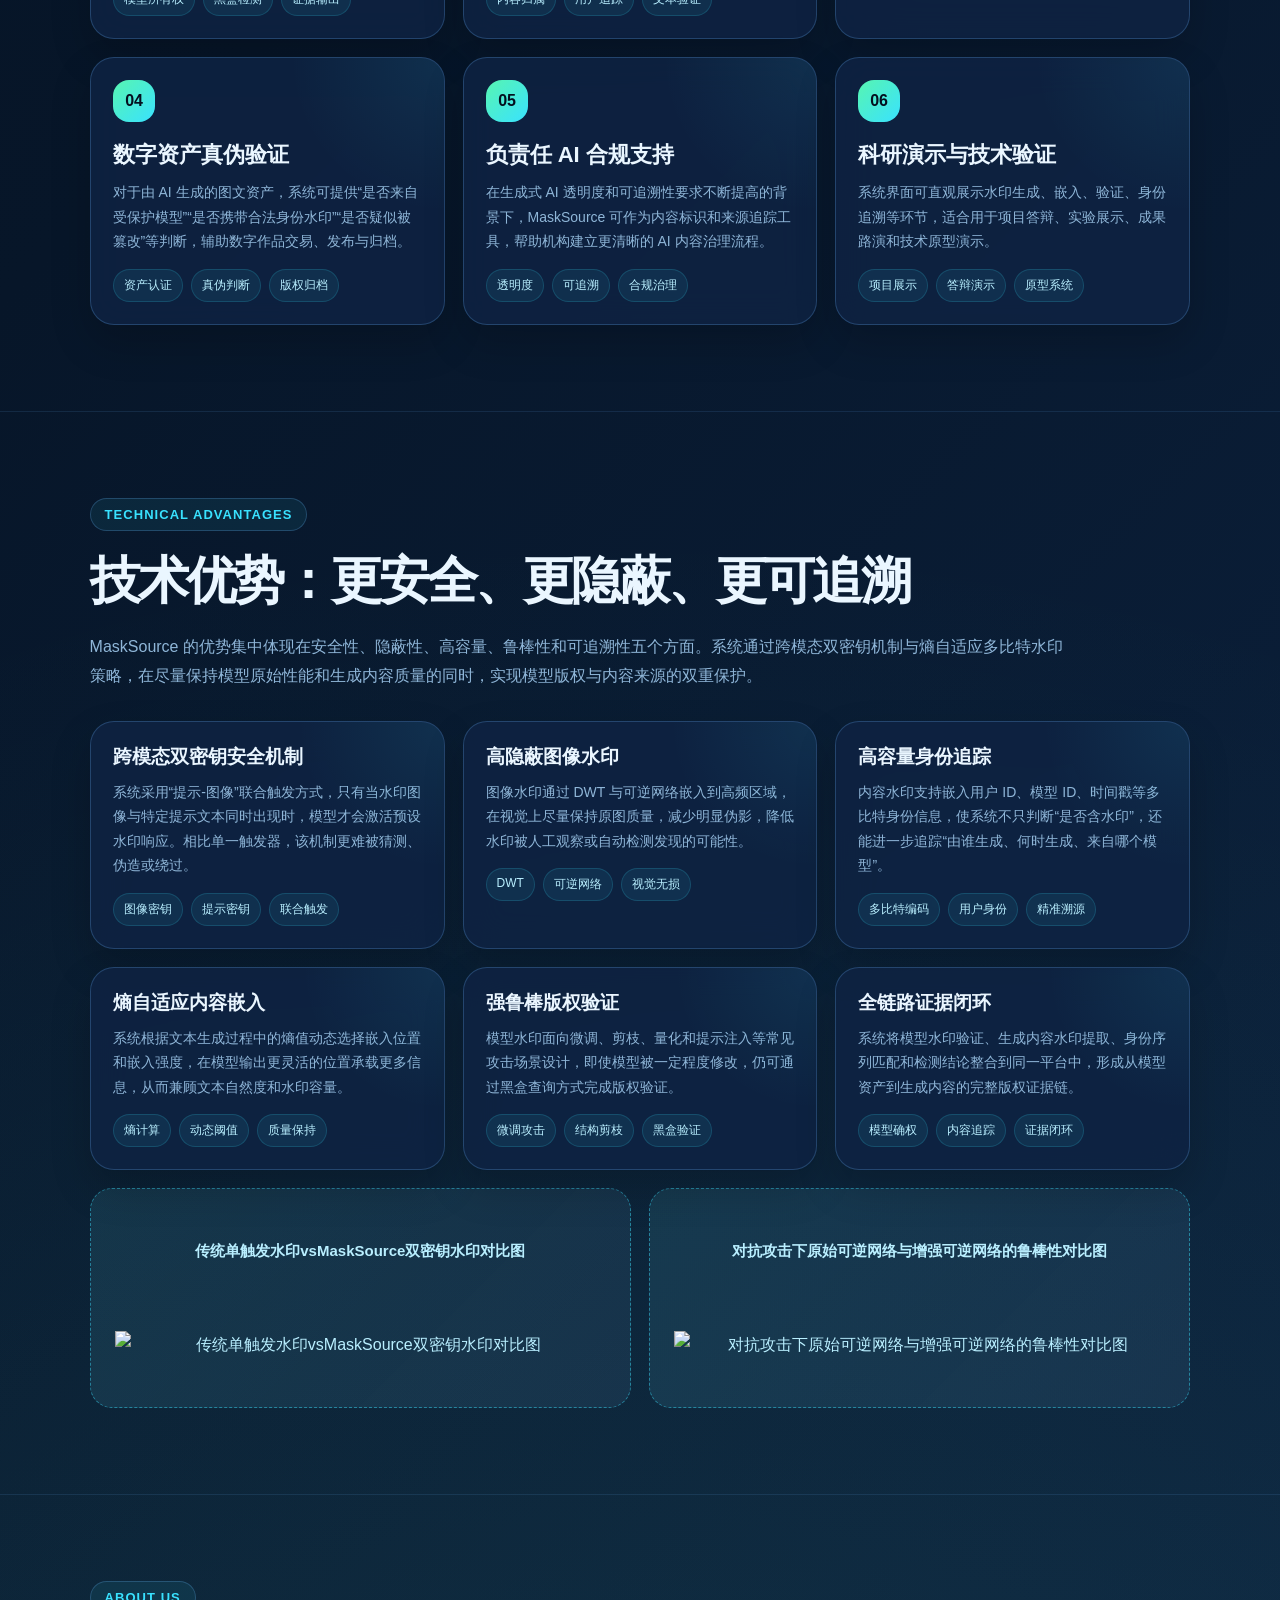
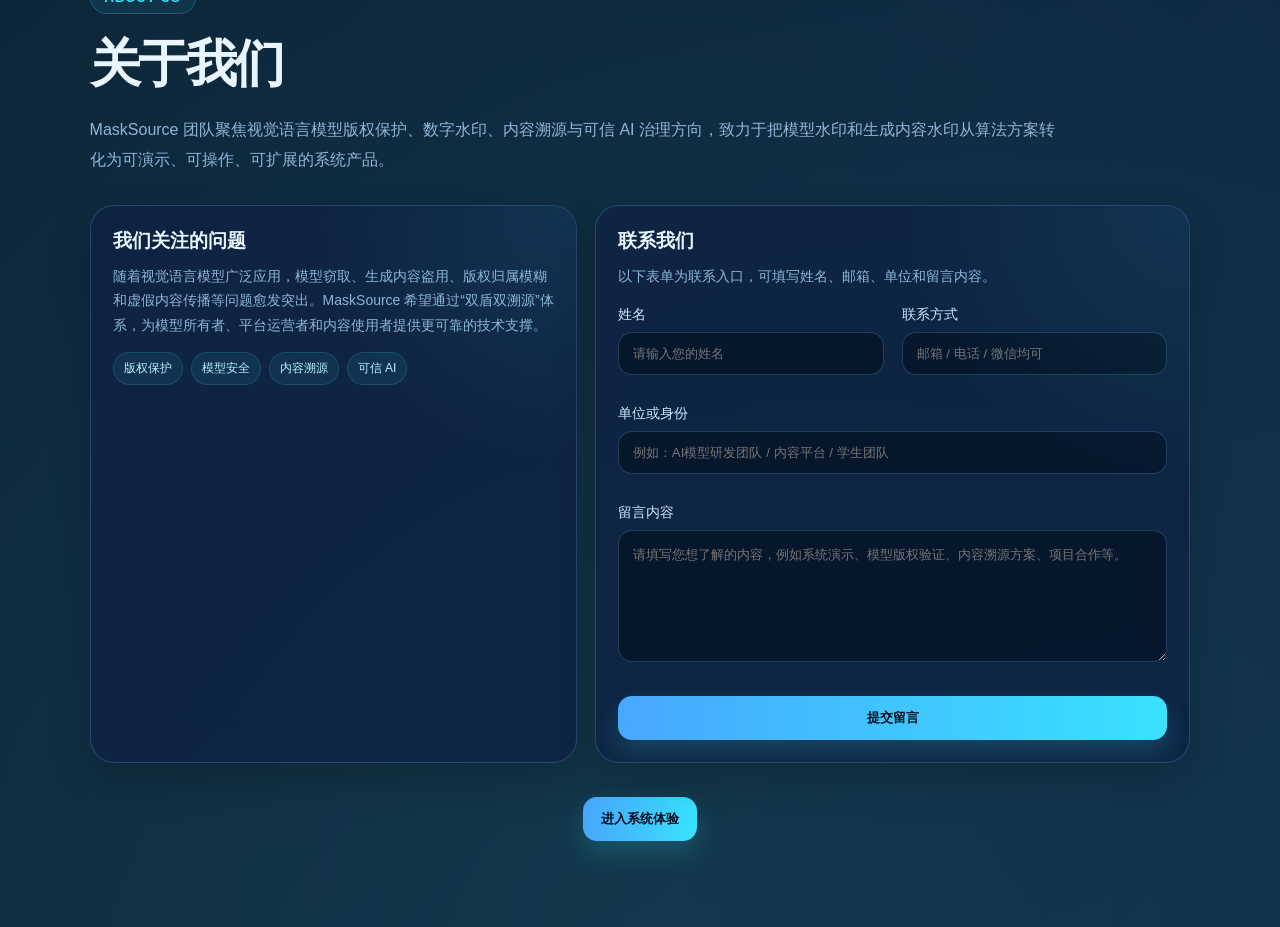
==== commit 462b7701: "Update v2.0" ====
--- a/docs/index.html
+++ b/docs/index.html
@@ -3,309 +3,1484 @@
 <head>
   <meta charset="UTF-8" />
   <meta name="viewport" content="width=device-width, initial-scale=1.0" />
-  <title>MaskSource | 基于「双盾双溯源」的视觉语言模型全链路版权保护体系</title>
+  <title>MaskSource | VLM版权保护系统</title>
   <style>
-    * { box-sizing: border-box; margin: 0; padding: 0; font-family: "Inter", "Microsoft YaHei", Arial, sans-serif; }
+    * {
+      box-sizing: border-box;
+      margin: 0;
+      padding: 0;
+      font-family: "Inter", "Microsoft YaHei", Arial, sans-serif;
+    }
+
     :root {
-      --bg: #071629; --panel: rgba(15, 35, 67, 0.82); --panel-soft: rgba(25, 58, 103, 0.55);
-      --line: rgba(109, 183, 255, 0.22); --text: #eaf6ff; --muted: #8fb6d8;
-      --blue: #48a7ff; --cyan: #39e2ff; --green: #57f5b1; --danger: #ff7189; --warning: #ffd166;
-      --shadow: 0 20px 60px rgba(0,0,0,0.32);
-    }
+      --bg: #071629;
+      --panel: rgba(15, 35, 67, 0.84);
+      --panel-soft: rgba(25, 58, 103, 0.56);
+      --line: rgba(109, 183, 255, 0.24);
+      --text: #eaf6ff;
+      --muted: #8fb6d8;
+      --blue: #48a7ff;
+      --cyan: #39e2ff;
+      --green: #57f5b1;
+      --danger: #ff7189;
+      --warning: #ffd166;
+      --shadow: 0 20px 60px rgba(0, 0, 0, 0.32);
+    }
+
+    html {
+      scroll-behavior: smooth;
+    }
+
     body {
-      min-height: 100vh; color: var(--text);
-      background: radial-gradient(circle at 20% 10%, rgba(57,226,255,0.18), transparent 26%),
-        radial-gradient(circle at 80% 20%, rgba(72,167,255,0.20), transparent 30%),
-        radial-gradient(circle at 50% 100%, rgba(87,245,177,0.10), transparent 35%),
+      min-height: 100vh;
+      color: var(--text);
+      background:
+        radial-gradient(circle at 20% 10%, rgba(57, 226, 255, 0.18), transparent 26%),
+        radial-gradient(circle at 80% 20%, rgba(72, 167, 255, 0.20), transparent 30%),
+        radial-gradient(circle at 50% 100%, rgba(87, 245, 177, 0.10), transparent 35%),
         linear-gradient(135deg, #04101f 0%, #071629 50%, #0d2545 100%);
       overflow-x: hidden;
     }
+
     body::before {
-      content: ""; position: fixed; inset: 0;
-      background-image: linear-gradient(rgba(255,255,255,0.035) 1px, transparent 1px),
+      content: "";
+      position: fixed;
+      inset: 0;
+      background-image:
+        linear-gradient(rgba(255,255,255,0.035) 1px, transparent 1px),
         linear-gradient(90deg, rgba(255,255,255,0.035) 1px, transparent 1px);
       background-size: 42px 42px;
       mask-image: linear-gradient(to bottom, rgba(0,0,0,0.9), rgba(0,0,0,0.15));
       pointer-events: none;
     }
-    .official-site { position: relative; z-index: 1; }
+
+    .official-site {
+      position: relative;
+      z-index: 1;
+    }
+
     .site-nav {
-      position: sticky; top: 0; z-index: 20; display: flex; align-items: center;
-      justify-content: space-between; padding: 18px 7vw;
-      background: rgba(5, 18, 34, 0.72); border-bottom: 1px solid var(--line); backdrop-filter: blur(18px);
-    }
-    .site-logo { display: flex; align-items: center; gap: 12px; font-size: 20px; }
-    .site-links { display: flex; align-items: center; gap: 30px; }
-    .site-links a, .site-actions a { color: var(--muted); text-decoration: none; font-weight: 650; transition: 0.2s ease; }
-    .site-links a:hover { color: var(--cyan); }
-    .site-hero { min-height: 88vh; display: grid; grid-template-columns: 1.05fr 0.95fr; align-items: center; gap: 56px; padding: 70px 7vw 80px; }
-    .site-title { margin-top: 20px; font-size: clamp(56px, 8vw, 110px); line-height: 0.9; letter-spacing: -0.075em;
-      background: linear-gradient(90deg, #ffffff, var(--cyan), var(--blue)); -webkit-background-clip: text; color: transparent; }
-    .site-subtitle { margin-top: 18px; max-width: 760px; font-size: clamp(24px, 3vw, 44px); line-height: 1.15; letter-spacing: -0.045em; }
-    .site-desc { margin-top: 24px; max-width: 760px; color: var(--muted); font-size: 17px; line-height: 1.9; }
-    .site-actions { display: flex; gap: 14px; flex-wrap: wrap; margin-top: 32px; }
-    .hero-visual { position: relative; min-height: 520px; display: grid; place-items: center; }
-    .orbit-card { width: min(430px, 90%); border: 1px solid var(--line); border-radius: 32px;
-      background: linear-gradient(180deg, rgba(15,35,67,0.94), rgba(8,22,42,0.88));
-      box-shadow: var(--shadow), 0 0 80px rgba(57,226,255,0.12); padding: 34px; backdrop-filter: blur(18px); }
-    .orbit-card h3 { margin-top: 18px; font-size: 30px; letter-spacing: -0.04em; }
-    .orbit-card p { margin-top: 10px; color: var(--muted); }
-    .metric-row { display: flex; justify-content: space-between; margin-top: 28px; color: #cde9ff; }
-    .floating-card { position: absolute; padding: 13px 16px; border-radius: 18px; border: 1px solid var(--line);
-      background: rgba(255,255,255,0.07); color: #dff7ff; box-shadow: 0 16px 40px rgba(0,0,0,0.22); }
-    .f1 { top: 80px; left: 42px; } .f2 { top: 120px; right: 38px; } .f3 { bottom: 80px; left: 90px; }
-    .site-section { padding: 86px 7vw; border-top: 1px solid rgba(109, 183, 255, 0.12); }
-    .section-head { max-width: 920px; margin-bottom: 30px; }
-    .section-head h2 { margin-top: 16px; font-size: clamp(30px, 4vw, 56px); letter-spacing: -0.055em; }
-    .section-head p { margin-top: 16px; color: var(--muted); line-height: 1.85; font-size: 16px; }
-    .architecture-box { display: grid; grid-template-columns: 1fr auto 1fr; align-items: center; gap: 18px; }
-    .arch-block { min-height: 180px; padding: 28px; border-radius: 26px; border: 1px solid var(--line); background: var(--panel); }
-    .arch-block h3 { margin-bottom: 14px; }
-    .arch-block p { color: var(--muted); line-height: 1.85; }
-    .arch-connector { padding: 16px 18px; border-radius: 999px; background: linear-gradient(90deg, var(--blue), var(--cyan));
-      color: #03101d; font-weight: 900; white-space: nowrap; }
-    .login-screen { min-height: 100vh; display: grid; grid-template-columns: 1.08fr 0.92fr; align-items: center; gap: 48px; padding: 56px 8vw; }
-    .brand-block { position: relative; z-index: 1; }
-    .badge { display: inline-flex; align-items: center; gap: 8px; padding: 8px 14px; border: 1px solid var(--line);
-      border-radius: 999px; background: rgba(57, 226, 255, 0.08); color: var(--cyan); font-size: 13px; letter-spacing: 0.08em; }
-    .brand-title { margin-top: 24px; font-size: clamp(42px, 7vw, 86px); line-height: 0.95; letter-spacing: -0.06em; }
-    .brand-title span { background: linear-gradient(90deg, var(--cyan), var(--blue), var(--green)); -webkit-background-clip: text; color: transparent; }
-    .brand-desc { margin-top: 24px; max-width: 680px; color: var(--muted); font-size: 18px; line-height: 1.85; }
-    .hero-tags { display: flex; flex-wrap: wrap; gap: 12px; margin-top: 30px; }
-    .hero-tags span { padding: 10px 14px; border: 1px solid var(--line); border-radius: 14px; background: rgba(255,255,255,0.04); color: #c8e6ff; font-size: 14px; }
-    .login-card { position: relative; z-index: 1; padding: 34px; border: 1px solid var(--line); border-radius: 28px;
-      background: linear-gradient(180deg, rgba(15,35,67,0.92), rgba(8,22,42,0.88)); box-shadow: var(--shadow); backdrop-filter: blur(16px); }
-    .login-tabs { display: grid; grid-template-columns: 1fr 1fr; gap: 10px; margin-bottom: 24px; padding: 6px; border-radius: 18px; background: rgba(255,255,255,0.05); }
-    .login-tabs button, .role-tabs button, .btn { border: none; cursor: pointer; color: var(--text); transition: 0.25s ease; }
-    .login-tabs button { padding: 12px; border-radius: 14px; background: transparent; color: var(--muted); }
-    .login-tabs button.active { background: linear-gradient(90deg, var(--blue), var(--cyan)); color: #04101f; font-weight: 800; }
-    .form-title { font-size: 26px; margin-bottom: 8px; }
-    .form-subtitle { color: var(--muted); margin-bottom: 24px; line-height: 1.6; }
-    .field { margin-bottom: 16px; }
-    .field label { display: block; margin-bottom: 8px; color: #cde9ff; font-size: 14px; }
-    input, select, textarea { width: 100%; border: 1px solid var(--line); border-radius: 14px; background: rgba(5,18,34,0.68);
-      color: var(--text); padding: 13px 14px; outline: none; transition: 0.2s ease; }
-    textarea { min-height: 132px; resize: vertical; line-height: 1.7; }
-    input:focus, select:focus, textarea:focus { border-color: rgba(57,226,255,0.76); box-shadow: 0 0 0 4px rgba(57,226,255,0.08); }
-    .role-tabs { display: flex; gap: 10px; margin: 12px 0 22px; }
-    .role-tabs button { flex: 1; padding: 11px; border-radius: 14px; background: rgba(255,255,255,0.06); border: 1px solid transparent; color: var(--muted); }
-    .role-tabs button.active { color: var(--cyan); border-color: var(--line); background: rgba(57,226,255,0.08); }
-    .btn { display: inline-flex; align-items: center; justify-content: center; gap: 8px; min-height: 44px; padding: 0 18px;
-      border-radius: 14px; font-weight: 800; background: linear-gradient(90deg, var(--blue), var(--cyan)); color: #03101d;
-      box-shadow: 0 12px 26px rgba(57,226,255,0.18); }
-    .btn:hover { transform: translateY(-2px); box-shadow: 0 16px 36px rgba(57,226,255,0.26); }
-    .btn.secondary { background: rgba(255,255,255,0.06); color: var(--text); border: 1px solid var(--line); box-shadow: none; }
-    .btn.danger { background: rgba(255,113,137,0.12); color: #ffb5c0; border: 1px solid rgba(255,113,137,0.28); box-shadow: none; }
-    .dashboard { display: none; min-height: 100vh; }
-    .sidebar { position: fixed; inset: 0 auto 0 0; width: 260px; padding: 26px 18px; background: rgba(5,18,34,0.78);
-      border-right: 1px solid var(--line); backdrop-filter: blur(18px); z-index: 10; }
-    .logo { display: flex; align-items: center; gap: 12px; padding: 10px 12px 26px; border-bottom: 1px solid var(--line); margin-bottom: 18px; }
-    .logo-mark { width: 40px; height: 40px; border-radius: 14px; background: linear-gradient(135deg, var(--cyan), var(--blue));
-      box-shadow: 0 0 30px rgba(57,226,255,0.28); display: grid; place-items: center; color: #04101f; font-weight: 900; }
-    .logo strong { font-size: 20px; letter-spacing: -0.03em; }
-    .logo small { display: block; color: var(--muted); margin-top: 2px; }
-    .nav { display: grid; gap: 8px; }
-    .nav button { border: none; text-align: left; padding: 13px 14px; border-radius: 14px; color: var(--muted); background: transparent;
-      cursor: pointer; transition: 0.2s ease; font-weight: 650; }
-    .nav button:hover, .nav button.active { color: var(--text); background: rgba(72,167,255,0.14); }
-    .main { margin-left: 260px; padding: 24px 32px 52px; position: relative; z-index: 1; }
-    .topbar { display: flex; align-items: center; justify-content: space-between; gap: 18px; margin-bottom: 28px; }
-    .search { max-width: 520px; }
-    .user-chip { display: flex; align-items: center; gap: 12px; padding: 10px 14px; border: 1px solid var(--line);
-      border-radius: 999px; background: rgba(255,255,255,0.05); color: #cfeaff; }
-    .avatar { width: 30px; height: 30px; border-radius: 50%; background: linear-gradient(135deg, var(--green), var(--cyan));
-      color: #04101f; display: grid; place-items: center; font-weight: 900; }
-    .page { display: none; animation: fadeIn 0.26s ease; }
-    .page.active { display: block; }
-    @keyframes fadeIn { from { opacity: 0; transform: translateY(10px); } to { opacity: 1; transform: translateY(0); } }
-    .page-header { display: flex; align-items: flex-end; justify-content: space-between; gap: 24px; margin-bottom: 24px; }
-    .page-title { font-size: 34px; letter-spacing: -0.04em; margin-bottom: 8px; }
-    .page-desc { color: var(--muted); line-height: 1.7; max-width: 850px; }
-    .grid { display: grid; gap: 18px; }
+      position: sticky;
+      top: 0;
+      z-index: 20;
+      display: flex;
+      align-items: center;
+      justify-content: space-between;
+      padding: 18px 7vw;
+      background: rgba(5, 18, 34, 0.72);
+      border-bottom: 1px solid var(--line);
+      backdrop-filter: blur(18px);
+    }
+
+    .site-logo {
+      display: flex;
+      align-items: center;
+      gap: 12px;
+      font-size: 20px;
+    }
+
+    .logo-mark {
+      width: 40px;
+      height: 40px;
+      border-radius: 14px;
+      background: linear-gradient(135deg, var(--cyan), var(--blue));
+      box-shadow: 0 0 30px rgba(57, 226, 255, 0.28);
+      display: grid;
+      place-items: center;
+      color: #04101f;
+      font-weight: 900;
+    }
+
+    .site-links {
+      display: flex;
+      align-items: center;
+      gap: 26px;
+    }
+
+    .site-links a,
+    .site-actions a {
+      color: var(--muted);
+      text-decoration: none;
+      font-weight: 650;
+      transition: 0.2s ease;
+    }
+
+    .site-links a:hover {
+      color: var(--cyan);
+    }
+
+    .site-hero {
+      min-height: 88vh;
+      display: grid;
+      grid-template-columns: 1.05fr 0.95fr;
+      align-items: center;
+      gap: 56px;
+      padding: 70px 7vw 80px;
+    }
+
+    .badge {
+      display: inline-flex;
+      align-items: center;
+      gap: 8px;
+      padding: 8px 14px;
+      border: 1px solid var(--line);
+      border-radius: 999px;
+      background: rgba(57, 226, 255, 0.08);
+      color: var(--cyan);
+      font-size: 13px;
+      letter-spacing: 0.08em;
+      font-weight: 800;
+    }
+
+    .site-title {
+      margin-top: 20px;
+      font-size: clamp(56px, 8vw, 110px);
+      line-height: 0.9;
+      letter-spacing: -0.075em;
+      background: linear-gradient(90deg, #ffffff, var(--cyan), var(--blue));
+      -webkit-background-clip: text;
+      color: transparent;
+    }
+
+    .site-subtitle {
+      margin-top: 18px;
+      max-width: 820px;
+      font-size: clamp(24px, 3vw, 44px);
+      line-height: 1.15;
+      letter-spacing: -0.045em;
+    }
+
+    .site-desc {
+      margin-top: 24px;
+      max-width: 820px;
+      color: var(--muted);
+      font-size: 17px;
+      line-height: 1.9;
+    }
+
+    .site-actions {
+      display: flex;
+      gap: 14px;
+      flex-wrap: wrap;
+      margin-top: 32px;
+    }
+
+    .btn {
+      border: none;
+      cursor: pointer;
+      color: var(--text);
+      transition: 0.25s ease;
+      display: inline-flex;
+      align-items: center;
+      justify-content: center;
+      gap: 8px;
+      min-height: 44px;
+      padding: 0 18px;
+      border-radius: 14px;
+      font-weight: 800;
+      background: linear-gradient(90deg, var(--blue), var(--cyan));
+      color: #03101d;
+      box-shadow: 0 12px 26px rgba(57, 226, 255, 0.18);
+      text-decoration: none;
+    }
+
+    .btn:hover {
+      transform: translateY(-2px);
+      box-shadow: 0 16px 36px rgba(57, 226, 255, 0.26);
+    }
+
+    .btn.secondary {
+      background: rgba(255,255,255,0.06);
+      color: var(--text);
+      border: 1px solid var(--line);
+      box-shadow: none;
+    }
+
+    .hero-tags {
+      display: flex;
+      flex-wrap: wrap;
+      gap: 12px;
+      margin-top: 30px;
+    }
+
+    .hero-tags span {
+      padding: 10px 14px;
+      border: 1px solid var(--line);
+      border-radius: 14px;
+      background: rgba(255,255,255,0.04);
+      color: #c8e6ff;
+      font-size: 14px;
+    }
+
+    .hero-visual {
+      position: relative;
+      min-height: 520px;
+      display: grid;
+      place-items: center;
+    }
+
+    .orbit-card {
+      width: min(440px, 90%);
+      border: 1px solid var(--line);
+      border-radius: 32px;
+      background: linear-gradient(180deg, rgba(15, 35, 67, 0.94), rgba(8, 22, 42, 0.88));
+      box-shadow: var(--shadow), 0 0 80px rgba(57,226,255,0.12);
+      padding: 34px;
+      backdrop-filter: blur(18px);
+    }
+
+    .orbit-card h3 {
+      margin-top: 18px;
+      font-size: 30px;
+      letter-spacing: -0.04em;
+    }
+
+    .orbit-card p {
+      margin-top: 10px;
+      color: var(--muted);
+      line-height: 1.75;
+    }
+
+    .metric-row {
+      display: flex;
+      justify-content: space-between;
+      margin-top: 28px;
+      color: #cde9ff;
+    }
+
+    .bar {
+      height: 10px;
+      background: rgba(255,255,255,0.08);
+      border-radius: 999px;
+      overflow: hidden;
+      margin-top: 8px;
+    }
+
+    .bar span {
+      display: block;
+      height: 100%;
+      width: var(--w);
+      background: linear-gradient(90deg, var(--blue), var(--cyan), var(--green));
+      border-radius: inherit;
+    }
+
+    .floating-card {
+      position: absolute;
+      padding: 13px 16px;
+      border-radius: 18px;
+      border: 1px solid var(--line);
+      background: rgba(255,255,255,0.07);
+      color: #dff7ff;
+      box-shadow: 0 16px 40px rgba(0,0,0,0.22);
+      backdrop-filter: blur(16px);
+      font-weight: 800;
+    }
+
+    .f1 { top: 80px; left: 42px; }
+    .f2 { top: 120px; right: 38px; }
+    .f3 { bottom: 80px; left: 90px; }
+
+    .status {
+      display: inline-flex;
+      align-items: center;
+      gap: 7px;
+      padding: 6px 10px;
+      border-radius: 999px;
+      font-size: 12px;
+      font-weight: 800;
+    }
+
+    .status.ok { color: var(--green); background: rgba(87,245,177,0.1); }
+    .status.warn { color: var(--warning); background: rgba(255,209,102,0.1); }
+    .status.off { color: var(--danger); background: rgba(255,113,137,0.1); }
+
+    .site-section {
+      padding: 86px 7vw;
+      border-top: 1px solid rgba(109, 183, 255, 0.12);
+    }
+
+    .section-head {
+      max-width: 980px;
+      margin-bottom: 30px;
+    }
+
+    .section-head h2 {
+      margin-top: 16px;
+      font-size: clamp(30px, 4vw, 56px);
+      letter-spacing: -0.055em;
+    }
+
+    .section-head p {
+      margin-top: 16px;
+      color: var(--muted);
+      line-height: 1.85;
+      font-size: 16px;
+    }
+
+    .grid {
+      display: grid;
+      gap: 18px;
+    }
+
     .grid.cols-4 { grid-template-columns: repeat(4, 1fr); }
     .grid.cols-3 { grid-template-columns: repeat(3, 1fr); }
     .grid.cols-2 { grid-template-columns: repeat(2, 1fr); }
-    .card { border: 1px solid var(--line); border-radius: 24px; background: var(--panel); box-shadow: 0 18px 40px rgba(0,0,0,0.18);
-      backdrop-filter: blur(18px); padding: 22px; overflow: hidden; position: relative; }
-    .card::after { content: ""; position: absolute; inset: 0; background: radial-gradient(circle at 100% 0%, rgba(57,226,255,0.08), transparent 35%); pointer-events: none; }
-    .stat-label { color: var(--muted); margin-bottom: 10px; font-size: 14px; }
-    .stat-value { font-size: 32px; font-weight: 900; letter-spacing: -0.04em; }
-    .stat-note { color: var(--green); margin-top: 8px; font-size: 13px; }
-    .module-card h3, .card h3 { margin-bottom: 10px; font-size: 19px; }
-    .module-card p, .card p, .list-item p { color: var(--muted); line-height: 1.7; font-size: 14px; }
-    .pill-row { display: flex; gap: 8px; flex-wrap: wrap; margin-top: 15px; }
-    .pill { padding: 7px 10px; border-radius: 999px; background: rgba(57,226,255,0.08); border: 1px solid rgba(57,226,255,0.16); color: #b9efff; font-size: 12px; }
-    .workflow { display: grid; grid-template-columns: repeat(5, 1fr); gap: 12px; margin-top: 18px; }
-    .step { padding: 18px 14px; border-radius: 18px; background: rgba(255,255,255,0.05); border: 1px solid var(--line); text-align: center; min-height: 96px; }
-    .step strong { display: block; color: var(--cyan); margin-bottom: 8px; }
-    .step span { font-size: 13px; color: var(--muted); }
-    table { width: 100%; border-collapse: collapse; overflow: hidden; border-radius: 18px; }
-    th, td { padding: 15px 14px; border-bottom: 1px solid var(--line); text-align: left; font-size: 14px; }
-    th { color: #cceaff; background: rgba(255,255,255,0.05); }
-    td { color: var(--muted); }
-    .status { display: inline-flex; align-items: center; gap: 7px; padding: 6px 10px; border-radius: 999px; font-size: 12px; font-weight: 800; }
-    .status.ok { color: var(--green); background: rgba(87,245,177,0.1); }
-    .status.warn { color: var(--warning); background: rgba(255,209,102,0.1); }
-    .status.off { color: var(--danger); background: rgba(255,113,137,0.1); }
-    .panel-title { display: flex; align-items: center; justify-content: space-between; gap: 16px; margin-bottom: 16px; }
-    .upload-box { display: grid; place-items: center; min-height: 190px; border: 1px dashed rgba(57,226,255,0.42);
-      border-radius: 20px; background: rgba(57,226,255,0.04); text-align: center; color: var(--muted); padding: 20px; }
-    .result-box { padding: 18px; border-radius: 18px; background: rgba(87,245,177,0.08); border: 1px solid rgba(87,245,177,0.25); color: #c8ffe8; line-height: 1.8; }
-    .bar { height: 10px; background: rgba(255,255,255,0.08); border-radius: 999px; overflow: hidden; margin-top: 8px; }
-    .bar span { display: block; height: 100%; width: var(--w); background: linear-gradient(90deg, var(--blue), var(--cyan), var(--green)); border-radius: inherit; }
-    .chart-lines { display: grid; gap: 16px; }
-    .chart-line label { display: flex; justify-content: space-between; color: #cde9ff; font-size: 14px; }
-    .footer-note { margin-top: 30px; padding: 18px; border-radius: 18px; background: rgba(255,255,255,0.04); border: 1px solid var(--line); color: var(--muted); line-height: 1.7; }
+
+    .card {
+      border: 1px solid var(--line);
+      border-radius: 24px;
+      background: var(--panel);
+      box-shadow: 0 18px 40px rgba(0,0,0,0.18);
+      backdrop-filter: blur(18px);
+      padding: 22px;
+      overflow: hidden;
+      position: relative;
+    }
+
+    .card::after {
+      content: "";
+      position: absolute;
+      inset: 0;
+      background: radial-gradient(circle at 100% 0%, rgba(57, 226, 255, 0.08), transparent 35%);
+      pointer-events: none;
+    }
+
+    .card h3 {
+      margin-bottom: 10px;
+      font-size: 19px;
+    }
+
+    .card p {
+      color: var(--muted);
+      line-height: 1.75;
+      font-size: 14px;
+    }
+
+    .image-placeholder {
+      min-height: 220px;
+      border: 1px dashed rgba(57, 226, 255, 0.45);
+      border-radius: 22px;
+      background:
+        linear-gradient(135deg, rgba(57,226,255,0.08), rgba(72,167,255,0.05)),
+        rgba(255,255,255,0.03);
+      display: grid;
+      place-items: center;
+      text-align: center;
+      padding: 24px;
+      color: #b9efff;
+      line-height: 1.8;
+    }
+
+    .image-placeholder strong {
+      display: block;
+      color: var(--text);
+      margin-bottom: 8px;
+      font-size: 18px;
+    }
+
+    .pill-row {
+      display: flex;
+      gap: 8px;
+      flex-wrap: wrap;
+      margin-top: 15px;
+    }
+
+    .pill {
+      padding: 7px 10px;
+      border-radius: 999px;
+      background: rgba(57, 226, 255, 0.08);
+      border: 1px solid rgba(57, 226, 255, 0.16);
+      color: #b9efff;
+      font-size: 12px;
+    }
+
+    .architecture-box {
+      display: grid;
+      grid-template-columns: 1fr auto 1fr;
+      align-items: stretch;
+      gap: 18px;
+    }
+
+    .arch-block {
+      min-height: 230px;
+      padding: 28px;
+      border-radius: 26px;
+      border: 1px solid var(--line);
+      background: var(--panel);
+    }
+
+    .arch-block h3 {
+      margin-bottom: 14px;
+    }
+
+    .arch-block p {
+      color: var(--muted);
+      line-height: 1.85;
+      margin-bottom: 14px;
+    }
+
+    .arch-block ul {
+      color: #cde9ff;
+      padding-left: 18px;
+      line-height: 1.9;
+      font-size: 14px;
+    }
+
+    .arch-connector {
+      align-self: center;
+      padding: 16px 18px;
+      border-radius: 999px;
+      background: linear-gradient(90deg, var(--blue), var(--cyan));
+      color: #03101d;
+      font-weight: 900;
+      white-space: nowrap;
+    }
+
+    .application-card {
+      min-height: 260px;
+    }
+
+    .application-card h3 {
+      font-size: 22px;
+    }
+
+    .application-card .number {
+      width: 42px;
+      height: 42px;
+      border-radius: 16px;
+      display: grid;
+      place-items: center;
+      margin-bottom: 18px;
+      color: #04101f;
+      background: linear-gradient(135deg, var(--green), var(--cyan));
+      font-weight: 900;
+    }
+
+    .about-box {
+      display: grid;
+      grid-template-columns: 0.9fr 1.1fr;
+      gap: 18px;
+      align-items: stretch;
+    }
+
+    .contact-form {
+      display: grid;
+      gap: 14px;
+    }
+
+    .field {
+      margin-bottom: 16px;
+    }
+
+    .field label {
+      display: block;
+      margin-bottom: 8px;
+      color: #cde9ff;
+      font-size: 14px;
+    }
+
+    input,
+    select,
+    textarea {
+      width: 100%;
+      border: 1px solid var(--line);
+      border-radius: 14px;
+      background: rgba(5, 18, 34, 0.68);
+      color: var(--text);
+      padding: 13px 14px;
+      outline: none;
+      transition: 0.2s ease;
+    }
+
+    textarea {
+      min-height: 132px;
+      resize: vertical;
+      line-height: 1.7;
+    }
+
+    input:focus,
+    select:focus,
+    textarea:focus {
+      border-color: rgba(57, 226, 255, 0.76);
+      box-shadow: 0 0 0 4px rgba(57, 226, 255, 0.08);
+    }
+
+    .footer-note {
+      margin-top: 30px;
+      padding: 18px;
+      border-radius: 18px;
+      background: rgba(255,255,255,0.04);
+      border: 1px solid var(--line);
+      color: var(--muted);
+      line-height: 1.7;
+    }
+
+    .login-screen {
+      min-height: 100vh;
+      display: grid;
+      grid-template-columns: 1.08fr 0.92fr;
+      align-items: center;
+      gap: 48px;
+      padding: 56px 8vw;
+    }
+
+    .brand-block {
+      position: relative;
+      z-index: 1;
+    }
+
+    .brand-title {
+      margin-top: 24px;
+      font-size: clamp(42px, 7vw, 86px);
+      line-height: 0.95;
+      letter-spacing: -0.06em;
+    }
+
+    .brand-title span {
+      background: linear-gradient(90deg, var(--cyan), var(--blue), var(--green));
+      -webkit-background-clip: text;
+      color: transparent;
+    }
+
+    .brand-desc {
+      margin-top: 24px;
+      max-width: 680px;
+      color: var(--muted);
+      font-size: 18px;
+      line-height: 1.85;
+    }
+
+    .login-card {
+      position: relative;
+      z-index: 1;
+      padding: 34px;
+      border: 1px solid var(--line);
+      border-radius: 28px;
+      background: linear-gradient(180deg, rgba(15, 35, 67, 0.92), rgba(8, 22, 42, 0.88));
+      box-shadow: var(--shadow);
+      backdrop-filter: blur(16px);
+    }
+
+    .login-tabs {
+      display: grid;
+      grid-template-columns: 1fr 1fr;
+      gap: 10px;
+      margin-bottom: 24px;
+      padding: 6px;
+      border-radius: 18px;
+      background: rgba(255,255,255,0.05);
+    }
+
+    .login-tabs button,
+    .role-tabs button {
+      border: none;
+      cursor: pointer;
+      color: var(--text);
+      transition: 0.25s ease;
+    }
+
+    .login-tabs button {
+      padding: 12px;
+      border-radius: 14px;
+      background: transparent;
+      color: var(--muted);
+    }
+
+    .login-tabs button.active {
+      background: linear-gradient(90deg, var(--blue), var(--cyan));
+      color: #04101f;
+      font-weight: 800;
+    }
+
+    .form-title {
+      font-size: 26px;
+      margin-bottom: 8px;
+    }
+
+    .form-subtitle {
+      color: var(--muted);
+      margin-bottom: 24px;
+      line-height: 1.6;
+    }
+
+    .role-tabs {
+      display: flex;
+      gap: 10px;
+      margin: 12px 0 22px;
+    }
+
+    .role-tabs button {
+      flex: 1;
+      padding: 11px;
+      border-radius: 14px;
+      background: rgba(255,255,255,0.06);
+      border: 1px solid transparent;
+      color: var(--muted);
+    }
+
+    .role-tabs button.active {
+      color: var(--cyan);
+      border-color: var(--line);
+      background: rgba(57, 226, 255, 0.08);
+    }
+
+    .dashboard {
+      display: none;
+      min-height: 100vh;
+    }
+
+    .sidebar {
+      position: fixed;
+      inset: 0 auto 0 0;
+      width: 260px;
+      padding: 26px 18px;
+      background: rgba(5, 18, 34, 0.78);
+      border-right: 1px solid var(--line);
+      backdrop-filter: blur(18px);
+      z-index: 10;
+    }
+
+    .logo {
+      display: flex;
+      align-items: center;
+      gap: 12px;
+      padding: 10px 12px 26px;
+      border-bottom: 1px solid var(--line);
+      margin-bottom: 18px;
+    }
+
+    .logo strong {
+      font-size: 20px;
+      letter-spacing: -0.03em;
+    }
+
+    .logo small {
+      display: block;
+      color: var(--muted);
+      margin-top: 2px;
+    }
+
+    .nav {
+      display: grid;
+      gap: 8px;
+    }
+
+    .nav button {
+      border: none;
+      text-align: left;
+      padding: 13px 14px;
+      border-radius: 14px;
+      color: var(--muted);
+      background: transparent;
+      cursor: pointer;
+      transition: 0.2s ease;
+      font-weight: 650;
+    }
+
+    .nav button:hover,
+    .nav button.active {
+      color: var(--text);
+      background: rgba(72, 167, 255, 0.14);
+    }
+
+    .main {
+      margin-left: 260px;
+      padding: 24px 32px 52px;
+      position: relative;
+      z-index: 1;
+    }
+
+    .topbar {
+      display: flex;
+      align-items: center;
+      justify-content: space-between;
+      gap: 18px;
+      margin-bottom: 28px;
+    }
+
+    .search {
+      max-width: 520px;
+    }
+
+    .user-chip {
+      display: flex;
+      align-items: center;
+      gap: 12px;
+      padding: 10px 14px;
+      border: 1px solid var(--line);
+      border-radius: 999px;
+      background: rgba(255,255,255,0.05);
+      color: #cfeaff;
+    }
+
+    .avatar {
+      width: 30px;
+      height: 30px;
+      border-radius: 50%;
+      background: linear-gradient(135deg, var(--green), var(--cyan));
+      color: #04101f;
+      display: grid;
+      place-items: center;
+      font-weight: 900;
+    }
+
+    .page {
+      display: none;
+      animation: fadeIn 0.26s ease;
+    }
+
+    .page.active {
+      display: block;
+    }
+
+    @keyframes fadeIn {
+      from { opacity: 0; transform: translateY(10px); }
+      to { opacity: 1; transform: translateY(0); }
+    }
+
+    .page-header {
+      display: flex;
+      align-items: flex-end;
+      justify-content: space-between;
+      gap: 24px;
+      margin-bottom: 24px;
+    }
+
+    .page-title {
+      font-size: 34px;
+      letter-spacing: -0.04em;
+      margin-bottom: 8px;
+    }
+
+    .page-desc {
+      color: var(--muted);
+      line-height: 1.7;
+      max-width: 850px;
+    }
+
+    .stat-label {
+      color: var(--muted);
+      margin-bottom: 10px;
+      font-size: 14px;
+    }
+
+    .stat-value {
+      font-size: 32px;
+      font-weight: 900;
+      letter-spacing: -0.04em;
+    }
+
+    .stat-note {
+      color: var(--green);
+      margin-top: 8px;
+      font-size: 13px;
+    }
+
+    .workflow {
+      display: grid;
+      grid-template-columns: repeat(5, 1fr);
+      gap: 12px;
+      margin-top: 18px;
+    }
+
+    .step {
+      padding: 18px 14px;
+      border-radius: 18px;
+      background: rgba(255,255,255,0.05);
+      border: 1px solid var(--line);
+      text-align: center;
+      min-height: 96px;
+    }
+
+    .step strong {
+      display: block;
+      color: var(--cyan);
+      margin-bottom: 8px;
+    }
+
+    .step span {
+      font-size: 13px;
+      color: var(--muted);
+    }
+
+    table {
+      width: 100%;
+      border-collapse: collapse;
+      overflow: hidden;
+      border-radius: 18px;
+    }
+
+    th,
+    td {
+      padding: 15px 14px;
+      border-bottom: 1px solid var(--line);
+      text-align: left;
+      font-size: 14px;
+    }
+
+    th {
+      color: #cceaff;
+      background: rgba(255,255,255,0.05);
+    }
+
+    td {
+      color: var(--muted);
+    }
+
+    .panel-title {
+      display: flex;
+      align-items: center;
+      justify-content: space-between;
+      gap: 16px;
+      margin-bottom: 16px;
+    }
+
+    .upload-box {
+      display: grid;
+      place-items: center;
+      min-height: 190px;
+      border: 1px dashed rgba(57, 226, 255, 0.42);
+      border-radius: 20px;
+      background: rgba(57, 226, 255, 0.04);
+      text-align: center;
+      color: var(--muted);
+      padding: 20px;
+    }
+
+    .result-box {
+      padding: 18px;
+      border-radius: 18px;
+      background: rgba(87,245,177,0.08);
+      border: 1px solid rgba(87,245,177,0.25);
+      color: #c8ffe8;
+      line-height: 1.8;
+    }
+
+    .chart-lines {
+      display: grid;
+      gap: 16px;
+    }
+
+    .chart-line label {
+      display: flex;
+      justify-content: space-between;
+      color: #cde9ff;
+      font-size: 14px;
+    }
+
+
+
+
     @media (max-width: 1080px) {
-      .site-hero, .architecture-box, .login-screen { grid-template-columns: 1fr; }
-      .site-links { display: none; } .hero-visual { min-height: 420px; }
-      .sidebar { position: static; width: 100%; } .main { margin-left: 0; }
-      .grid.cols-4, .grid.cols-3, .grid.cols-2, .workflow { grid-template-columns: 1fr; }
-      .topbar, .page-header { flex-direction: column; align-items: stretch; }
+      .site-hero,
+      .architecture-box,
+      .about-box,
+      .login-screen {
+        grid-template-columns: 1fr;
+      }
+
+      .site-links {
+        display: none;
+      }
+
+      .hero-visual {
+        min-height: 420px;
+      }
+
+      .sidebar {
+        position: static;
+        width: 100%;
+      }
+
+      .main {
+        margin-left: 0;
+      }
+
+      .grid.cols-4,
+      .grid.cols-3,
+      .grid.cols-2,
+      .workflow {
+        grid-template-columns: 1fr;
+      }
+
+      .topbar,
+      .page-header {
+        flex-direction: column;
+        align-items: stretch;
+      }
+    }
+
+
+    .tech-image-grid {
+      display: grid;
+      grid-template-columns: 1.08fr 0.92fr;
+      gap: 22px;
+      align-items: start;
+      margin-top: 22px;
+    }
+
+    .tech-image-card {
+      border: 1px solid var(--line);
+      border-radius: 26px;
+      background: linear-gradient(180deg, rgba(15, 35, 67, 0.9), rgba(8, 22, 42, 0.82));
+      box-shadow: 0 18px 40px rgba(0, 0, 0, 0.18);
+      padding: 22px;
+      overflow: hidden;
+      position: relative;
+    }
+
+    .tech-image-card::after {
+      content: "";
+      position: absolute;
+      inset: 0;
+      background: radial-gradient(circle at 100% 0%, rgba(57, 226, 255, 0.1), transparent 36%);
+      pointer-events: none;
+    }
+
+    .tech-image-header {
+      position: relative;
+      z-index: 1;
+      margin-bottom: 16px;
+    }
+
+    .tech-image-tag {
+      display: inline-flex;
+      padding: 6px 10px;
+      border-radius: 999px;
+      border: 1px solid rgba(57, 226, 255, 0.22);
+      background: rgba(57, 226, 255, 0.08);
+      color: #b9efff;
+      font-size: 12px;
+      font-weight: 800;
+      letter-spacing: 0.08em;
+      margin-bottom: 12px;
+    }
+
+    .tech-image-header h3 {
+      font-size: 20px;
+      line-height: 1.35;
+      margin-bottom: 8px;
+      color: var(--text);
+    }
+
+    .tech-image-header p {
+      color: var(--muted);
+      line-height: 1.75;
+      font-size: 14px;
+    }
+
+    .tech-image-frame {
+      position: relative;
+      z-index: 1;
+      border-radius: 22px;
+      border: 1px solid rgba(109, 183, 255, 0.18);
+      background:
+        linear-gradient(135deg, rgba(57, 226, 255, 0.06), rgba(72, 167, 255, 0.03)),
+        rgba(255, 255, 255, 0.035);
+      padding: 14px;
+      display: flex;
+      align-items: center;
+      justify-content: center;
+      overflow: hidden;
+    }
+
+    .tech-image-frame img {
+      width: 100%;
+      height: auto;
+      max-height: 430px;
+      object-fit: contain;
+      display: block;
+      border-radius: 14px;
+      transition: transform 0.3s ease, filter 0.3s ease;
+    }
+
+    .tech-image-frame.compact img {
+      max-height: 320px;
+    }
+
+    .tech-image-card:hover .tech-image-frame img {
+      transform: scale(1.025);
+      filter: brightness(1.08);
+    }
+
+    @media (max-width: 1080px) {
+      .tech-image-grid {
+        grid-template-columns: 1fr;
+      }
+
+      .tech-image-frame img,
+      .tech-image-frame.compact img {
+        max-height: none;
+      }
     }
   </style>
 </head>
 <body>
-  <!-- 1. 官方首页 -->
   <section class="official-site" id="officialSite">
     <nav class="site-nav">
-      <div class="site-logo"><div class="logo-mark">M</div><strong>MaskSource</strong></div>
+      <div class="site-logo">
+        <div class="logo-mark">M</div>
+        <strong>MaskSource</strong>
+      </div>
       <div class="site-links">
-        <a href="#problem">项目背景</a>
         <a href="#features">核心能力</a>
         <a href="#architecture">系统架构</a>
-        <a href="#scenarios">应用场景</a>
-      </div>
-      <a class="btn secondary" href="https://github.com/your-team/MaskSource" target="_blank">GitHub</a>
-      <button class="btn" onclick="openLogin()" style="margin-left:10px">登录 / 使用</button>
+        <a href="#applications">落地应用</a>
+        <a href="#advantages">技术优势</a>
+        <a href="#about">关于我们</a>
+      </div>
+      <button class="btn secondary" onclick="openLogin()">登录 / 使用</button>
     </nav>
 
     <section class="site-hero">
       <div class="hero-left">
         <div class="badge">VLM COPYRIGHT PROTECTION</div>
         <h1 class="site-title">MaskSource</h1>
-        <h2 class="site-subtitle">基于「双盾双溯源」的视觉语言模型全链路版权保护体系</h2>
+        <h2 class="site-subtitle">基于“双盾双溯源”的视觉语言模型全链路版权保护体系</h2>
         <p class="site-desc">
-          面向视觉语言模型的模型资产保护与生成内容溯源需求，MaskSource 通过「提示-图像」双密钥后门与熵自适应多比特文本水印，实现模型版权验证、生成内容追踪与高鲁棒安全防护。
+          MaskSource 面向视觉语言模型的模型资产保护、生成内容版权确认与用户身份追踪需求，融合“提示-图像”双密钥后门、DWT 可逆图像水印、熵自适应多比特文本水印与黑盒验证机制，构建覆盖模型、内容、用户和证据链的全流程版权保护平台。
         </p>
         <div class="site-actions">
           <button class="btn" onclick="openLogin()">立即体验</button>
-          <a class="btn secondary" href="#architecture">查看系统架构</a>
+          <a class="btn secondary" href="#applications">查看应用价值</a>
         </div>
         <div class="hero-tags">
-          <span>双密钥后门</span><span>模型版权保护</span><span>内容水印溯源</span><span>高容量身份追踪</span>
-        </div>
-      </div>
+          <span>模型版权验证</span>
+          <span>生成内容溯源</span>
+          <span>提示-图像双密钥</span>
+          <span>高容量身份水印</span>
+          <span>黑盒远程验证</span>
+        </div>
+      </div>
+
       <div class="hero-visual">
         <div class="orbit-card main-card">
           <span class="status ok">Protected</span>
-          <h3>全链路水印防护</h3>
-          <p>Model Shield + Content Trace</p>
-          <div class="metric-row"><span>验证置信度</span><strong>98.7%</strong></div>
+          <h3>Model Shield + Content Trace</h3>
+          <p>模型侧通过跨模态联合触发声明所有权；内容侧通过多比特序列恢复用户身份、时间戳和生成来源。</p>
+          <div class="metric-row"><span>水印验证置信度</span><strong>98.7%</strong></div>
           <div class="bar"><span style="--w:98.7%"></span></div>
+          <div class="metric-row"><span>身份序列匹配</span><strong>96.2%</strong></div>
+          <div class="bar"><span style="--w:96.2%"></span></div>
         </div>
         <div class="floating-card f1">Prompt Key</div>
         <div class="floating-card f2">Image Key</div>
-        <div class="floating-card f3">User Trace ID</div>
-      </div>
-    </section>
-
-    <section class="site-section" id="problem">
-      <div class="section-head">
-        <span class="badge">WHY MASKSOURCE</span>
-        <h2>解决视觉语言模型的版权与溯源难题</h2>
-        <p>VLM 在智能问答、图像分析、创意内容生成等场景中快速应用，但也带来了模型窃取、生成内容盗用、版权归属不清等问题。</p>
-      </div>
-      <div class="grid cols-3">
-        <div class="card"><h3>模型资产易被窃取</h3><p>高价值模型可能被复制、微调或盗用，需要可远程验证的所有权证明。</p></div>
-        <div class="card"><h3>生成内容难以追责</h3><p>AI生成图文在网络传播后，来源不透明，侵权追责和责任定位困难。</p></div>
-        <div class="card"><h3>传统水印适配不足</h3><p>单模态水印难以适配跨模态交互，容易损害语义对齐或被攻击移除。</p></div>
+        <div class="floating-card f3">Trace ID</div>
       </div>
     </section>
 
     <section class="site-section" id="features">
       <div class="section-head">
         <span class="badge">CORE FEATURES</span>
-        <h2>双盾双溯源：模型与内容双层防护</h2>
-      </div>
+        <h2>双盾双溯源：同时保护模型资产与生成内容</h2>
+        <p>
+          系统将版权保护拆分为两个互相协作的子系统：模型版权保护子系统用于验证 VLM 模型归属，生成内容版权保护子系统用于在文本生成过程中嵌入可恢复的身份信息。二者共同解决“模型是谁的”和“内容从哪里来”的问题。
+        </p>
+      </div>
+
       <div class="grid cols-4">
-        <div class="card"><h3>模型水印生成</h3><p>利用 DWT 与可逆网络生成视觉无损水印图像，并构造身份编码触发文本。</p></div>
-        <div class="card"><h3>双密钥嵌入</h3><p>通过提示-图像联合触发机制，降低单触发器被伪造或绕过的风险。</p></div>
-        <div class="card"><h3>多比特文本水印</h3><p>将用户ID、时间戳等信息编码为复杂二进制序列，实现精准身份追踪。</p></div>
-        <div class="card"><h3>熵自适应策略</h3><p>在高熵生成区域动态嵌入水印，在保证文本质量的同时提升容量。</p></div>
+        <div class="card">
+          <h3>模型水印生成</h3>
+          <p>通过离散小波变换 DWT 与鲁棒可逆网络，将秘密图像隐藏到正常图像高频区域，生成视觉上接近无损的水印触发图像。</p>
+          <div class="pill-row">
+            <span class="pill">DWT</span>
+            <span class="pill">可逆网络</span>
+            <span class="pill">高频嵌入</span>
+          </div>
+        </div>
+
+        <div class="card">
+          <h3>双密钥后门嵌入</h3>
+          <p>模型必须同时接收到水印图像与特定提示文本才会激活隐藏水印，降低单一触发器被猜测、伪造或绕过的风险。</p>
+          <div class="pill-row">
+            <span class="pill">图像密钥</span>
+            <span class="pill">提示密钥</span>
+            <span class="pill">联合触发</span>
+          </div>
+        </div>
+
+        <div class="card">
+          <h3>多比特文本水印</h3>
+          <p>将用户 ID、模型 ID、时间戳等身份字段编码为二进制序列，再通过多列表词元映射嵌入生成文本。</p>
+          <div class="pill-row">
+            <span class="pill">用户 ID</span>
+            <span class="pill">时间戳</span>
+            <span class="pill">内容指纹</span>
+          </div>
+        </div>
+
+        <div class="card">
+          <h3>熵自适应嵌入</h3>
+          <p>系统根据生成位置的熵值动态决定嵌入强度和比特数，在高熵位置嵌入更多信息，兼顾文本质量与溯源容量。</p>
+          <div class="pill-row">
+            <span class="pill">熵计算</span>
+            <span class="pill">阈值选择</span>
+            <span class="pill">质量保持</span>
+          </div>
+        </div>
+      </div>
+
+      <div class="tech-image-card">
+        <div class="tech-image-header">
+          <span class="tech-image-tag">Comparison</span>
+          <h3>传统单触发水印 vs MaskSource 双密钥水印</h3>
+          <p>用于展示 MaskSource 在安全性、隐蔽性、抗伪造能力上的技术优势。</p>
+        </div>
+
+        <div class="tech-image-frame">
+          <img src="1.png" alt="传统单触发水印与 MaskSource 双密钥水印技术优势对比图">
+        </div>
+      </div>
+
+      <div class="tech-image-card">
+        <div class="tech-image-header">
+          <span class="tech-image-tag">Workflow</span>
+          <h3>水印嵌入可逆网络流程图</h3>
+          <p>用于展示 DWT、可逆网络、高频嵌入与水印恢复之间的技术流程。</p>
+        </div>
+
+        <div class="tech-image-frame compact">
+          <img src="2.png" alt="水印嵌入可逆网络流程图">
+        </div>
       </div>
     </section>
 
     <section class="site-section" id="architecture">
       <div class="section-head">
         <span class="badge">ARCHITECTURE</span>
-        <h2>系统架构</h2>
-        <p>平台由模型版权保护子系统与生成内容版权保护子系统构成，分别完成模型水印生成/嵌入/验证和内容身份生成/嵌入/提取。</p>
-      </div>
+        <h2>系统架构：从水印生成到版权证据输出</h2>
+        <p>
+          MaskSource 将复杂的版权保护流程封装为可操作的产品界面。管理员可维护模型、水印密钥和验证参数；普通用户可使用授权模型完成多模态交互；验证模块则负责输出模型归属、内容来源和身份追踪结果。
+        </p>
+      </div>
+
       <div class="architecture-box">
-        <div class="arch-block"><h3>模型版权保护子系统</h3><p>水印生成 &rarr; 水印嵌入 &rarr; 黑盒版权验证 &rarr; 图文双模态溯源</p></div>
+        <div class="arch-block">
+          <h3>模型版权保护子系统</h3>
+          <p>针对模型本体的知识产权保护，强调黑盒可验证、鲁棒性和隐蔽性。</p>
+          <ul>
+            <li>生成水印图像与身份编码提示文本</li>
+            <li>利用提示学习高效植入双密钥后门</li>
+            <li>通过模型输出标签和身份信息验证所有权</li>
+            <li>抵抗微调、剪枝、量化等常见模型修改攻击</li>
+          </ul>
+        </div>
+
         <div class="arch-connector">双盾双溯源</div>
-        <div class="arch-block"><h3>生成内容版权保护子系统</h3><p>身份序列生成 &rarr; 熵自适应嵌入 &rarr; 多列表编码 &rarr; 水印验证与序列提取</p></div>
+
+        <div class="arch-block">
+          <h3>生成内容版权保护子系统</h3>
+          <p>针对模型生成文本的身份追踪，强调高容量、低扰动和可恢复。</p>
+          <ul>
+            <li>基于用户信息生成秘密二进制身份序列</li>
+            <li>根据熵值区间选择不同强度的水印策略</li>
+            <li>利用多列表编码在词元采样阶段嵌入比特</li>
+            <li>通过匹配度、汉明距离和 BER 输出验证结论</li>
+          </ul>
+        </div>
       </div>
     </section>
 
-    <section class="site-section" id="scenarios">
+    <section class="site-section" id="applications">
       <div class="section-head">
-        <span class="badge">APPLICATIONS</span>
-        <h2>应用场景</h2>
-      </div>
+        <span class="badge">PRACTICAL VALUE</span>
+        <h2>落地应用：MaskSource 可以用来做什么</h2>
+        <p>
+          该板块用于告诉访问者系统的实际作用。MaskSource 不是单纯展示算法，而是面向模型研发企业、AIGC 平台、内容审核机构和数字资产管理方的版权保护工具，可用于模型确权、内容溯源、风险审计和可信治理。
+        </p>
+      </div>
+
       <div class="grid cols-3">
-        <div class="card"><h3>AI模型研发企业</h3><p>保护私有VLM模型资产，降低模型被非法复制后的维权成本。</p></div>
-        <div class="card"><h3>AIGC内容平台</h3><p>为生成内容嵌入用户身份标识，支持内容归属确认与风险审计。</p></div>
-        <div class="card"><h3>可信内容治理</h3><p>辅助虚假信息源头追踪、数字资产真伪验证和责任定位。</p></div>
-      </div>
-      <div style="text-align:center;margin-top:34px;"><button class="btn" onclick="openLogin()">进入系统体验</button></div>
+        <div class="card application-card">
+          <div class="number">01</div>
+          <h3>模型确权与维权举证</h3>
+          <p>当私有视觉语言模型被非法复制、二次部署或轻度微调后，管理员可通过预设后门图片与提示语进行黑盒查询。如果模型返回预设水印标签并能恢复所有者身份，即可形成模型归属证据。</p>
+          <div class="pill-row">
+            <span class="pill">模型所有权</span>
+            <span class="pill">黑盒检测</span>
+            <span class="pill">证据输出</span>
+          </div>
+        </div>
+
+        <div class="card application-card">
+          <div class="number">02</div>
+          <h3>AIGC 内容来源追踪</h3>
+          <p>平台在模型生成文本时嵌入用户身份序列，使后续流传的文本即使脱离原平台，也可以通过验证模块提取隐藏比特，判断内容是否由指定模型或指定用户生成。</p>
+          <div class="pill-row">
+            <span class="pill">内容归属</span>
+            <span class="pill">用户追踪</span>
+            <span class="pill">文本验证</span>
+          </div>
+        </div>
+
+        <div class="card application-card">
+          <div class="number">03</div>
+          <h3>平台风控与责任审计</h3>
+          <p>内容平台可将 MaskSource 作为后台风控组件，对可疑内容进行批量检测，识别水印分布、匹配身份字段，并辅助判断内容传播链路和责任主体。</p>
+          <div class="pill-row">
+            <span class="pill">批量检测</span>
+            <span class="pill">风险审计</span>
+            <span class="pill">责任定位</span>
+          </div>
+        </div>
+
+        <div class="card application-card">
+          <div class="number">04</div>
+          <h3>数字资产真伪验证</h3>
+          <p>对于由 AI 生成的图文资产，系统可提供“是否来自受保护模型”“是否携带合法身份水印”“是否疑似被篡改”等判断，辅助数字作品交易、发布与归档。</p>
+          <div class="pill-row">
+            <span class="pill">资产认证</span>
+            <span class="pill">真伪判断</span>
+            <span class="pill">版权归档</span>
+          </div>
+        </div>
+
+        <div class="card application-card">
+          <div class="number">05</div>
+          <h3>负责任 AI 合规支持</h3>
+          <p>在生成式 AI 透明度和可追溯性要求不断提高的背景下，MaskSource 可作为内容标识和来源追踪工具，帮助机构建立更清晰的 AI 内容治理流程。</p>
+          <div class="pill-row">
+            <span class="pill">透明度</span>
+            <span class="pill">可追溯</span>
+            <span class="pill">合规治理</span>
+          </div>
+        </div>
+
+        <div class="card application-card">
+          <div class="number">06</div>
+          <h3>科研演示与技术验证</h3>
+          <p>系统界面可直观展示水印生成、嵌入、验证、身份追溯等环节，适合用于项目答辩、实验展示、成果路演和技术原型演示。</p>
+          <div class="pill-row">
+            <span class="pill">项目展示</span>
+            <span class="pill">答辩演示</span>
+            <span class="pill">原型系统</span>
+          </div>
+        </div>
+      </div>
+    </section>
+
+    <section class="site-section" id="advantages">
+      <div class="section-head">
+        <span class="badge">TECHNICAL ADVANTAGES</span>
+        <h2>技术优势：更安全、更隐蔽、更可追溯</h2>
+        <p>
+          MaskSource 的优势集中体现在安全性、隐蔽性、高容量、鲁棒性和可追溯性五个方面。系统通过跨模态双密钥机制与熵自适应多比特水印策略，在尽量保持模型原始性能和生成内容质量的同时，实现模型版权与内容来源的双重保护。
+        </p>
+      </div>
+
+      <div class="grid cols-3">
+        <div class="card">
+          <h3>跨模态双密钥安全机制</h3>
+          <p>系统采用“提示-图像”联合触发方式，只有当水印图像与特定提示文本同时出现时，模型才会激活预设水印响应。相比单一触发器，该机制更难被猜测、伪造或绕过。</p>
+          <div class="pill-row">
+            <span class="pill">图像密钥</span>
+            <span class="pill">提示密钥</span>
+            <span class="pill">联合触发</span>
+          </div>
+        </div>
+
+        <div class="card">
+          <h3>高隐蔽图像水印</h3>
+          <p>图像水印通过 DWT 与可逆网络嵌入到高频区域，在视觉上尽量保持原图质量，减少明显伪影，降低水印被人工观察或自动检测发现的可能性。</p>
+          <div class="pill-row">
+            <span class="pill">DWT</span>
+            <span class="pill">可逆网络</span>
+            <span class="pill">视觉无损</span>
+          </div>
+        </div>
+
+        <div class="card">
+          <h3>高容量身份追踪</h3>
+          <p>内容水印支持嵌入用户 ID、模型 ID、时间戳等多比特身份信息，使系统不只判断“是否含水印”，还能进一步追踪“由谁生成、何时生成、来自哪个模型”。</p>
+          <div class="pill-row">
+            <span class="pill">多比特编码</span>
+            <span class="pill">用户身份</span>
+            <span class="pill">精准溯源</span>
+          </div>
+        </div>
+
+        <div class="card">
+          <h3>熵自适应内容嵌入</h3>
+          <p>系统根据文本生成过程中的熵值动态选择嵌入位置和嵌入强度，在模型输出更灵活的位置承载更多信息，从而兼顾文本自然度和水印容量。</p>
+          <div class="pill-row">
+            <span class="pill">熵计算</span>
+            <span class="pill">动态阈值</span>
+            <span class="pill">质量保持</span>
+          </div>
+        </div>
+
+        <div class="card">
+          <h3>强鲁棒版权验证</h3>
+          <p>模型水印面向微调、剪枝、量化和提示注入等常见攻击场景设计，即使模型被一定程度修改，仍可通过黑盒查询方式完成版权验证。</p>
+          <div class="pill-row">
+            <span class="pill">微调攻击</span>
+            <span class="pill">结构剪枝</span>
+            <span class="pill">黑盒验证</span>
+          </div>
+        </div>
+
+        <div class="card">
+          <h3>全链路证据闭环</h3>
+          <p>系统将模型水印验证、生成内容水印提取、身份序列匹配和检测结论整合到同一平台中，形成从模型资产到生成内容的完整版权证据链。</p>
+          <div class="pill-row">
+            <span class="pill">模型确权</span>
+            <span class="pill">内容追踪</span>
+            <span class="pill">证据闭环</span>
+          </div>
+        </div>
+      </div>
+
+      <div class="grid cols-2" style="margin-top:18px;">
+        <div class="image-placeholder">
+          <p style="text-align:center; font-weight:bold; margin:0 0 10px 0; font-size:15px;">
+            传统单触发水印vsMaskSource双密钥水印对比图
+          </p>
+          <img 
+            src="3.png" 
+            alt="传统单触发水印vsMaskSource双密钥水印对比图" 
+            style="width:100%; max-width:650px; display:block; margin:10px auto 0;">
+        </div>
+        <div class="image-placeholder">
+          <p style="text-align:center; font-weight:bold; margin:0 0 10px 0; font-size:15px;">
+            对抗攻击下原始可逆网络与增强可逆网络的鲁棒性对比图
+          </p>
+          <img 
+            src="4.png" 
+            alt="对抗攻击下原始可逆网络与增强可逆网络的鲁棒性对比图" 
+            style="width:100%; max-width:650px; display:block; margin:10px auto 0;">
+        </div>
+      </div>
+    </section>
+
+    <section class="site-section" id="about">
+      <div class="section-head">
+        <span class="badge">ABOUT US</span>
+        <h2>关于我们</h2>
+        <p>
+          MaskSource 团队聚焦视觉语言模型版权保护、数字水印、内容溯源与可信 AI 治理方向，致力于把模型水印和生成内容水印从算法方案转化为可演示、可操作、可扩展的系统产品。
+        </p>
+      </div>
+
+      <div class="about-box">
+        <div class="card">
+          <h3>我们关注的问题</h3>
+          <p>
+            随着视觉语言模型广泛应用，模型窃取、生成内容盗用、版权归属模糊和虚假内容传播等问题愈发突出。MaskSource 希望通过“双盾双溯源”体系，为模型所有者、平台运营者和内容使用者提供更可靠的技术支撑。
+          </p>
+          <div class="pill-row">
+            <span class="pill">版权保护</span>
+            <span class="pill">模型安全</span>
+            <span class="pill">内容溯源</span>
+            <span class="pill">可信 AI</span>
+          </div>
+        </div>
+
+        <div class="card">
+          <h3>联系我们</h3>
+          <p style="margin-bottom:18px;">
+            以下表单为联系入口，可填写姓名、邮箱、单位和留言内容。
+          </p>
+          <form class="contact-form" onsubmit="submitContact(event)">
+            <div class="grid cols-2">
+              <div class="field">
+                <label>姓名</label>
+                <input id="contactName" placeholder="请输入您的姓名" />
+              </div>
+              <div class="field">
+                <label>联系方式</label>
+                <input id="contactEmail" placeholder="邮箱 / 电话 / 微信均可" />
+              </div>
+            </div>
+            <div class="field">
+              <label>单位或身份</label>
+              <input id="contactOrg" placeholder="例如：AI模型研发团队 / 内容平台 / 学生团队" />
+            </div>
+            <div class="field">
+              <label>留言内容</label>
+              <textarea id="contactMessage" placeholder="请填写您想了解的内容，例如系统演示、模型版权验证、内容溯源方案、项目合作等。"></textarea>
+            </div>
+            <button class="btn" type="submit">提交留言</button>
+            <p id="contactTip" style="display:none;margin-top:12px;color:#57f5b1;font-size:14px;">留言已成功发送。</p>
+          </form>
+        </div>
+      </div>
+
+      <div style="text-align:center;margin-top:34px;">
+        <button class="btn" onclick="openLogin()">进入系统体验</button>
+      </div>
     </section>
   </section>
 
-  <!-- 2. 登录页 -->
   <section class="login-screen" id="loginScreen" style="display:none;">
     <div class="brand-block">
       <div class="badge">VLM COPYRIGHT PROTECTION PLATFORM</div>
       <h1 class="brand-title">Mask<span>Source</span></h1>
       <p class="brand-desc">
-        基于「双盾双溯源」的视觉语言模型全链路版权保护体系，面向模型资产保护、生成内容溯源与多模态水印验证场景，构建安全、隐蔽、可追踪的一体化平台。
+        基于“双盾双溯源”的视觉语言模型全链路版权保护体系，面向模型资产保护、生成内容溯源与多模态水印验证场景，构建安全、隐蔽、可追踪的一体化平台。
       </p>
       <div class="hero-tags">
-        <span>提示-图像双密钥后门</span><span>高容量多比特文本水印</span><span>模型版权验证</span><span>生成内容身份追踪</span>
+        <span>提示-图像双密钥后门</span>
+        <span>高容量多比特文本水印</span>
+        <span>模型版权验证</span>
+        <span>生成内容身份追踪</span>
       </div>
     </div>
+
     <div class="login-card">
       <div class="login-tabs">
-        <button class="active" onclick="switchAuth('login')">登录</button>
-        <button onclick="switchAuth('register')">注册</button>
-      </div>
+        <button class="active" onclick="switchAuth('login', this)">登录</button>
+        <button onclick="switchAuth('register', this)">注册</button>
+      </div>
+
       <div id="loginForm">
         <h2 class="form-title">系统登录</h2>
         <p class="form-subtitle">请选择用户身份，进入 MaskSource 版权保护控制台。</p>
         <div class="role-tabs">
-          <button class="active">User</button>
-          <button>Admin</button>
-        </div>
-        <div class="field"><label>用户名</label><input value="egnever" /></div>
-        <div class="field"><label>密码</label><input type="password" value="123456" /></div>
-        <button class="btn" style="width:100%" onclick="enterSystem()">进入系统</button>
-      </div>
+          <button class="active" onclick="switchRole(this)">User</button>
+          <button onclick="switchRole(this)">Admin</button>
+        </div>
+        <div class="field">
+          <label>用户名</label>
+          <input id="username" placeholder="请输入用户名，例如 egnever" autocomplete="username" />
+        </div>
+        <div class="field">
+          <label>密码</label>
+          <input id="password" type="password" placeholder="请输入密码，例如 123456" autocomplete="current-password" />
+        </div>
+        <button class="btn" style="width:100%" onclick="loginSystem()">进入系统</button>
+        <p id="loginError" style="display:none;margin-top:12px;color:#ffb5c0;font-size:14px;">演示账号：用户名 egnever，密码 123456。</p>
+      </div>
+
       <div id="registerForm" style="display:none;">
         <h2 class="form-title">账号注册</h2>
         <p class="form-subtitle">创建平台账号，用于模型管理、水印验证与生成内容追踪。</p>
-        <div class="field"><label>用户名</label><input placeholder="请输入用户名" /></div>
-        <div class="field"><label>密码</label><input type="password" placeholder="请输入密码" /></div>
-        <div class="field"><label>确认密码</label><input type="password" placeholder="请再次输入密码" /></div>
-        <button class="btn" style="width:100%">立即注册</button>
+        <div class="field">
+          <label>用户名</label>
+          <input placeholder="请输入用户名" />
+        </div>
+        <div class="field">
+          <label>密码</label>
+          <input type="password" placeholder="请输入密码" />
+        </div>
+        <div class="field">
+          <label>确认密码</label>
+          <input type="password" placeholder="请再次输入密码" />
+        </div>
+        <button class="btn" style="width:100%" onclick="fakeRegister()">立即注册</button>
+        <p id="registerTip" style="display:none;margin-top:12px;color:#57f5b1;font-size:14px;">注册成功提示仅为静态演示。</p>
       </div>
     </div>
   </section>
 
-  <!-- 3. 后台仪表盘 -->
   <section class="dashboard" id="dashboard">
     <aside class="sidebar">
-      <div class="logo"><div class="logo-mark">M</div><div><strong>MaskSource</strong><small>版权保护后台</small></div></div>
+      <div class="logo">
+        <div class="logo-mark">M</div>
+        <div>
+          <strong>MaskSource</strong>
+          <small>版权保护后台</small>
+        </div>
+      </div>
       <div class="nav">
         <button class="active" onclick="showPage('home', this)">首页控制台</button>
         <button onclick="showPage('dialog', this)">多模态交互</button>
@@ -315,29 +1490,63 @@
         <button onclick="showPage('settings', this)">系统设置</button>
       </div>
     </aside>
+
     <main class="main">
       <div class="topbar">
         <input class="search" placeholder="搜索模型、任务、水印ID或用户身份..." />
-        <div class="user-chip"><div class="avatar">E</div> egnever &middot; User</div>
-      </div>
-
-      <!-- 首页控制台 -->
+        <div class="user-chip"><div class="avatar">E</div> egnever · User</div>
+      </div>
+
       <section class="page active" id="home">
         <div class="page-header">
-          <div><h2 class="page-title">VLM版权保护系统</h2><p class="page-desc">围绕模型版权保护子系统与生成内容版权保护子系统，提供水印嵌入、模型验证、内容溯源与安全分析能力。</p></div>
+          <div>
+            <h2 class="page-title">VLM版权保护系统</h2>
+            <p class="page-desc">围绕模型版权保护子系统与生成内容版权保护子系统，提供水印嵌入、模型验证、内容溯源与安全分析能力。</p>
+          </div>
           <button class="btn">启动快速检测</button>
         </div>
+
         <div class="grid cols-4">
-          <div class="card"><div class="stat-label">今日检测</div><div class="stat-value">128</div><div class="stat-note">较昨日 +18.4%</div></div>
-          <div class="card"><div class="stat-label">版权异常</div><div class="stat-value">3</div><div class="stat-note" style="color:var(--warning)">等待复核</div></div>
-          <div class="card"><div class="stat-label">受保护模型</div><div class="stat-value">42</div><div class="stat-note">水印覆盖率 91%</div></div>
-          <div class="card"><div class="stat-label">活跃用户</div><div class="stat-value">15</div><div class="stat-note">身份水印已同步</div></div>
-        </div>
+          <div class="card">
+            <div class="stat-label">今日检测</div>
+            <div class="stat-value">128</div>
+            <div class="stat-note">较昨日 +18.4%</div>
+          </div>
+          <div class="card">
+            <div class="stat-label">版权异常</div>
+            <div class="stat-value">3</div>
+            <div class="stat-note" style="color:var(--warning)">等待复核</div>
+          </div>
+          <div class="card">
+            <div class="stat-label">受保护模型</div>
+            <div class="stat-value">42</div>
+            <div class="stat-note">水印覆盖率 91%</div>
+          </div>
+          <div class="card">
+            <div class="stat-label">活跃用户</div>
+            <div class="stat-value">15</div>
+            <div class="stat-note">身份水印已同步</div>
+          </div>
+        </div>
+
         <div class="grid cols-3" style="margin-top:18px;">
-          <div class="card module-card"><h3>模型版权保护</h3><p>通过提示-图像双密钥后门机制，实现模型所有权验证与跨模态水印激活。</p><div class="pill-row"><span class="pill">水印图像</span><span class="pill">水印文本</span><span class="pill">黑盒验证</span></div></div>
-          <div class="card module-card"><h3>生成内容溯源</h3><p>在文本生成过程中动态嵌入用户ID、时间戳等身份信息，实现高容量追踪。</p><div class="pill-row"><span class="pill">多比特编码</span><span class="pill">身份序列</span><span class="pill">水印提取</span></div></div>
-          <div class="card module-card"><h3>安全鲁棒分析</h3><p>模拟微调、剪枝与提示注入等攻击，评估水印存活率和检测置信度。</p><div class="pill-row"><span class="pill">微调攻击</span><span class="pill">结构剪枝</span><span class="pill">提示注入</span></div></div>
-        </div>
+          <div class="card">
+            <h3>模型版权保护</h3>
+            <p>通过提示-图像双密钥后门机制，实现模型所有权验证与跨模态水印激活。</p>
+            <div class="pill-row"><span class="pill">水印图像</span><span class="pill">水印文本</span><span class="pill">黑盒验证</span></div>
+          </div>
+          <div class="card">
+            <h3>生成内容溯源</h3>
+            <p>在文本生成过程中动态嵌入用户ID、时间戳等身份信息，实现高容量追踪。</p>
+            <div class="pill-row"><span class="pill">多比特编码</span><span class="pill">身份序列</span><span class="pill">水印提取</span></div>
+          </div>
+          <div class="card">
+            <h3>安全鲁棒分析</h3>
+            <p>模拟微调、剪枝与提示注入等攻击，评估水印存活率和检测置信度。</p>
+            <div class="pill-row"><span class="pill">微调攻击</span><span class="pill">结构剪枝</span><span class="pill">提示注入</span></div>
+          </div>
+        </div>
+
         <div class="card" style="margin-top:18px;">
           <h3>系统流程</h3>
           <div class="workflow">
@@ -350,123 +1559,279 @@
         </div>
       </section>
 
-      <!-- 多模态交互 -->
       <section class="page" id="dialog">
-        <div class="page-header"><div><h2 class="page-title">多模态交互</h2><p class="page-desc">模拟视觉语言模型的图文交互过程，可开启生成内容水印嵌入，用于展示平台的内容溯源能力。</p></div></div>
+        <div class="page-header">
+          <div>
+            <h2 class="page-title">多模态交互</h2>
+            <p class="page-desc">模拟视觉语言模型的图文交互过程，可开启生成内容水印嵌入，用于展示平台的内容溯源能力。</p>
+          </div>
+        </div>
         <div class="grid cols-2">
           <div class="card">
             <div class="panel-title"><h3>输入区域</h3><span class="pill">Watermark ON</span></div>
-            <div class="upload-box">拖拽上传图片<br/>支持 PNG / JPG / JPEG</div>
-            <div class="field" style="margin-top:16px;"><label>Prompt</label><textarea>请描述图像内容，并生成一段版权保护说明。</textarea></div>
+            <div class="upload-box">拖拽上传图片<br/>支持 PNG / JPG / JPEG<br/>此处可替换为真实上传组件</div>
+            <div class="field" style="margin-top:16px;">
+              <label>Prompt</label>
+              <textarea>请描述图像内容，并生成一段版权保护说明。</textarea>
+            </div>
             <button class="btn">开始生成</button>
           </div>
           <div class="card">
             <div class="panel-title"><h3>模型输出</h3><span class="status ok">已嵌入水印</span></div>
             <p>该内容由 MaskSource 保护模型生成，输出文本中已动态嵌入用户身份序列。后续可通过水印验证模块提取用户ID、生成时间与版权归属信息。</p>
-            <div class="result-box" style="margin-top:18px;">水印状态：Active<br/>用户标识：USR-egnever-0427<br/>嵌入策略：Entropy Adaptive Multi-bit<br/>内容质量：High Fidelity</div>
+            <div class="result-box" style="margin-top:18px;">
+              水印状态：Active<br/>
+              用户标识：USR-egnever-0427<br/>
+              嵌入策略：Entropy Adaptive Multi-bit<br/>
+              内容质量：High Fidelity
+            </div>
           </div>
         </div>
       </section>
 
-      <!-- 模型管理 -->
       <section class="page" id="models">
-        <div class="page-header"><div><h2 class="page-title">模型管理</h2><p class="page-desc">管理平台接入的视觉语言模型，支持导入模型、嵌入版权水印、下载受保护模型以及查看部署状态。</p></div><button class="btn">导入模型</button></div>
+        <div class="page-header">
+          <div>
+            <h2 class="page-title">模型管理</h2>
+            <p class="page-desc">普通用户可浏览和切换授权模型；管理员可上传模型、维护版本和配置模型所有权密钥。</p>
+          </div>
+          <button class="btn">新增模型</button>
+        </div>
+
         <div class="card">
-          <table><thead><tr><th>模型名称</th><th>类型</th><th>水印状态</th><th>检测置信度</th><th>操作</th></tr></thead>
-          <tbody>
-            <tr><td>CLIP-ViT-B/32</td><td>对比学习 VLM</td><td><span class="status ok">已嵌入</span></td><td>98.7%</td><td><button class="btn secondary">验证</button></td></tr>
-            <tr><td>BLIP Caption</td><td>统一视觉语言预训练</td><td><span class="status warn">待验证</span></td><td>--</td><td><button class="btn secondary">嵌入</button></td></tr>
-            <tr><td>LLaVA-7B</td><td>视觉指令模型</td><td><span class="status ok">已嵌入</span></td><td>96.2%</td><td><button class="btn secondary">下载</button></td></tr>
-            <tr><td>MiniGPT-4</td><td>多模态生成模型</td><td><span class="status off">未嵌入</span></td><td>--</td><td><button class="btn secondary">嵌入</button></td></tr>
-          </tbody></table>
+          <table>
+            <thead>
+              <tr>
+                <th>模型名称</th>
+                <th>类型</th>
+                <th>水印状态</th>
+                <th>版本</th>
+                <th>最近验证</th>
+              </tr>
+            </thead>
+            <tbody>
+              <tr>
+                <td>BLIP-Protected</td>
+                <td>Image-to-Text</td>
+                <td><span class="status ok">Active</span></td>
+                <td>v2.1</td>
+                <td>2026-05-05</td>
+              </tr>
+              <tr>
+                <td>LLaVA-Trace</td>
+                <td>Visual Chat</td>
+                <td><span class="status ok">Active</span></td>
+                <td>v1.8</td>
+                <td>2026-05-04</td>
+              </tr>
+              <tr>
+                <td>ViT-GPT2-Lab</td>
+                <td>Captioning</td>
+                <td><span class="status warn">Pending</span></td>
+                <td>v0.9</td>
+                <td>待验证</td>
+              </tr>
+            </tbody>
+          </table>
         </div>
       </section>
 
-      <!-- 水印验证 -->
       <section class="page" id="verify">
-        <div class="page-header"><div><h2 class="page-title">水印验证</h2><p class="page-desc">核心展示页面：同时提供模型版权验证与生成内容身份溯源，体现「双盾双溯源」的系统能力。</p></div></div>
+        <div class="page-header">
+          <div>
+            <h2 class="page-title">水印验证</h2>
+            <p class="page-desc">支持模型水印验证与生成内容水印验证，输出可解释的匹配指标和追溯结果。</p>
+          </div>
+        </div>
+
         <div class="grid cols-2">
           <div class="card">
-            <h3>模型版权验证</h3>
-            <div class="field"><label>选择模型</label><select><option>CLIP-ViT-B/32</option><option>LLaVA-7B</option><option>BLIP Caption</option></select></div>
-            <div class="upload-box">上传水印图像触发器</div>
-            <div class="field" style="margin-top:16px;"><label>水印文本触发器</label><input value="secure trace token sequence" /></div>
-            <button class="btn">开始验证</button>
-            <div class="result-box" style="margin-top:18px;">验证成功：检测到模型版权水印<br/>匹配率：98.7%<br/>版权归属：MaskSource Team</div>
-          </div>
+            <div class="panel-title"><h3>模型水印验证</h3><span class="pill">Admin View</span></div>
+            <div class="upload-box">上传预定义后门图片<br/>并输入对应 Prompt</div>
+            <div class="field" style="margin-top:16px;">
+              <label>触发 Prompt</label>
+              <input placeholder="请输入预设触发提示语" />
+            </div>
+            <button class="btn">验证模型所有权</button>
+          </div>
+
           <div class="card">
-            <h3>生成内容溯源</h3>
-            <div class="field"><label>待检测文本</label><textarea>请输入需要进行版权追踪和水印提取的生成文本...</textarea></div>
-            <button class="btn">提取水印序列</button>
-            <div class="result-box" style="margin-top:18px;">提取结果：成功<br/>用户ID：USR-egnever-0427<br/>生成时间：2026-05-05 21:34<br/>匹配率：97.9%</div>
+            <div class="panel-title"><h3>内容水印验证</h3><span class="pill">Trace View</span></div>
+            <div class="field">
+              <label>待检测文本</label>
+              <textarea placeholder="粘贴需要验证的生成文本..."></textarea>
+            </div>
+            <button class="btn">提取身份序列</button>
+            <div class="result-box" style="margin-top:18px;">
+              匹配度：96.2%<br/>
+              汉明距离：0.038<br/>
+              提取身份：USR-egnever-0427<br/>
+              结论：高置信度携带合法水印
+            </div>
           </div>
         </div>
       </section>
 
-      <!-- 安全分析 -->
       <section class="page" id="analysis">
-        <div class="page-header"><div><h2 class="page-title">安全分析</h2><p class="page-desc">展示模型在常见攻击场景下的水印鲁棒性、文本质量保持率与验证稳定性。</p></div></div>
+        <div class="page-header">
+          <div>
+            <h2 class="page-title">安全分析</h2>
+            <p class="page-desc">用于展示水印鲁棒性、隐蔽性、内容质量和攻击场景下的性能变化。</p>
+          </div>
+        </div>
+
         <div class="grid cols-2">
           <div class="card">
-            <h3>水印性能指标</h3>
+            <h3>模型侧鲁棒性</h3>
             <div class="chart-lines">
-              <div class="chart-line"><label><span>模型版权验证成功率</span><span>98.7%</span></label><div class="bar"><span style="--w:98.7%"></span></div></div>
-              <div class="chart-line"><label><span>生成内容提取准确率</span><span>97.9%</span></label><div class="bar"><span style="--w:97.9%"></span></div></div>
-              <div class="chart-line"><label><span>文本质量保持率</span><span>95.6%</span></label><div class="bar"><span style="--w:95.6%"></span></div></div>
-              <div class="chart-line"><label><span>攻击后水印存活率</span><span>93.1%</span></label><div class="bar"><span style="--w:93.1%"></span></div></div>
+              <div class="chart-line"><label><span>微调攻击后水印存活率</span><strong>97%</strong></label><div class="bar"><span style="--w:97%"></span></div></div>
+              <div class="chart-line"><label><span>结构化剪枝后验证成功率</span><strong>94%</strong></label><div class="bar"><span style="--w:94%"></span></div></div>
+              <div class="chart-line"><label><span>正常任务性能保持</span><strong>99%</strong></label><div class="bar"><span style="--w:99%"></span></div></div>
             </div>
           </div>
+
           <div class="card">
-            <h3>攻击测试</h3>
-            <table><thead><tr><th>攻击类型</th><th>风险</th><th>结果</th></tr></thead>
-            <tbody>
-              <tr><td>模型微调</td><td>中</td><td><span class="status ok">通过</span></td></tr>
-              <tr><td>结构化剪枝</td><td>高</td><td><span class="status ok">通过</span></td></tr>
-              <tr><td>提示注入</td><td>中</td><td><span class="status warn">待复核</span></td></tr>
-              <tr><td>文本改写</td><td>高</td><td><span class="status ok">通过</span></td></tr>
-            </tbody></table>
-          </div>
+            <h3>内容侧溯源性能</h3>
+            <div class="chart-lines">
+              <div class="chart-line"><label><span>身份序列提取准确率</span><strong>96%</strong></label><div class="bar"><span style="--w:96%"></span></div></div>
+              <div class="chart-line"><label><span>文本质量保持</span><strong>93%</strong></label><div class="bar"><span style="--w:93%"></span></div></div>
+              <div class="chart-line"><label><span>多比特容量提升</span><strong>88%</strong></label><div class="bar"><span style="--w:88%"></span></div></div>
+            </div>
+          </div>
+        </div>
+
+        <div class="card" style="margin-top:18px;">
+          <h3>测试说明</h3>
+          <p>本页面为静态可视化演示，数值用于展示系统界面效果。实际系统可连接实验结果、日志和模型验证接口，动态展示不同攻击强度下的水印检测表现。</p>
         </div>
       </section>
 
-      <!-- 系统设置 -->
       <section class="page" id="settings">
-        <div class="page-header"><div><h2 class="page-title">系统设置</h2><p class="page-desc">配置默认模型、验证阈值、水印强度与用户身份信息。</p></div></div>
+        <div class="page-header">
+          <div>
+            <h2 class="page-title">系统设置</h2>
+            <p class="page-desc">配置水印强度、熵值阈值、验证阈值与界面偏好。普通用户只展示基础设置，管理员可访问算法参数。</p>
+          </div>
+        </div>
+
         <div class="grid cols-2">
           <div class="card">
-            <h3>验证参数</h3>
-            <div class="field"><label>默认模型</label><select><option>CLIP-ViT-B/32</option><option>LLaVA-7B</option></select></div>
-            <div class="field"><label>检测阈值</label><input value="0.95" /></div>
-            <div class="field"><label>水印强度 &delta;</label><input value="2.0" /></div>
-            <button class="btn">保存设置</button>
-          </div>
+            <h3>水印参数</h3>
+            <div class="field">
+              <label>水印强度 Delta</label>
+              <input value="2.0" />
+            </div>
+            <div class="field">
+              <label>熵值阈值 Epsilon</label>
+              <input value="0.75" />
+            </div>
+            <div class="field">
+              <label>验证匹配阈值</label>
+              <input value="0.90" />
+            </div>
+            <button class="btn">保存参数</button>
+          </div>
+
           <div class="card">
-            <h3>用户身份载荷</h3>
-            <div class="field"><label>用户ID</label><input value="USR-egnever-0427" /></div>
-            <div class="field"><label>版权主体</label><input value="MaskSource Team" /></div>
-            <div class="field"><label>密钥状态</label><input value="已启用秘密图片种子" /></div>
-            <button class="btn secondary">更新身份序列</button>
+            <h3>界面偏好</h3>
+            <div class="field">
+              <label>主题模式</label>
+              <select>
+                <option>深色科技风</option>
+                <option>浅色演示风</option>
+              </select>
+            </div>
+            <div class="field">
+              <label>默认首页</label>
+              <select>
+                <option>首页控制台</option>
+                <option>多模态交互</option>
+                <option>水印验证</option>
+              </select>
+            </div>
+            <button class="btn secondary" onclick="logoutSystem()">退出到官网</button>
           </div>
         </div>
       </section>
-
-      <div class="footer-note">Demo Notice：本页面为作品展示用假前端，主要用于体现 MaskSource 的系统流程、核心模块与平台交互效果。</div>
     </main>
   </section>
 
   <script>
-    function switchAuth(type) {
-      const tabs = document.querySelectorAll('.login-tabs button');
-      tabs.forEach(btn => btn.classList.remove('active'));
-      if (type === 'login') { tabs[0].classList.add('active'); document.getElementById('loginForm').style.display='block'; document.getElementById('registerForm').style.display='none'; }
-      else { tabs[1].classList.add('active'); document.getElementById('loginForm').style.display='none'; document.getElementById('registerForm').style.display='block'; }
-    }
-    document.querySelectorAll('.role-tabs button').forEach(btn => {
-      btn.addEventListener('click', () => { document.querySelectorAll('.role-tabs button').forEach(b => b.classList.remove('active')); btn.classList.add('active'); });
-    });
-    function openLogin() { document.getElementById('officialSite').style.display='none'; document.getElementById('loginScreen').style.display='grid'; document.getElementById('dashboard').style.display='none'; window.scrollTo(0,0); }
-    function enterSystem() { document.getElementById('officialSite').style.display='none'; document.getElementById('loginScreen').style.display='none'; document.getElementById('dashboard').style.display='block'; }
-    function showPage(id, target) { document.querySelectorAll('.page').forEach(p => p.classList.remove('active')); document.getElementById(id).classList.add('active'); document.querySelectorAll('.nav button').forEach(b => b.classList.remove('active')); target.classList.add('active'); }
+    function openLogin() {
+      document.getElementById("officialSite").style.display = "none";
+      document.getElementById("loginScreen").style.display = "grid";
+      document.getElementById("dashboard").style.display = "none";
+      window.scrollTo(0, 0);
+    }
+
+    function switchAuth(type, button) {
+      const loginForm = document.getElementById("loginForm");
+      const registerForm = document.getElementById("registerForm");
+      const tabs = document.querySelectorAll(".login-tabs button");
+
+      tabs.forEach(tab => tab.classList.remove("active"));
+      if (button) {
+        button.classList.add("active");
+      }
+
+      if (type === "login") {
+        loginForm.style.display = "block";
+        registerForm.style.display = "none";
+      } else {
+        loginForm.style.display = "none";
+        registerForm.style.display = "block";
+      }
+    }
+
+    function switchRole(button) {
+      const roleButtons = document.querySelectorAll(".role-tabs button");
+      roleButtons.forEach(item => item.classList.remove("active"));
+      button.classList.add("active");
+    }
+
+    function loginSystem() {
+      const username = document.getElementById("username").value.trim();
+      const password = document.getElementById("password").value.trim();
+      const error = document.getElementById("loginError");
+
+      if ((username === "egnever" && password === "123456") || (username.length > 0 && password.length > 0)) {
+        document.getElementById("officialSite").style.display = "none";
+        document.getElementById("loginScreen").style.display = "none";
+        document.getElementById("dashboard").style.display = "block";
+        error.style.display = "none";
+        window.scrollTo(0, 0);
+      } else {
+        error.style.display = "block";
+      }
+    }
+
+    function fakeRegister() {
+      document.getElementById("registerTip").style.display = "block";
+    }
+
+    function showPage(pageId, button) {
+      const pages = document.querySelectorAll(".page");
+      const navButtons = document.querySelectorAll(".nav button");
+
+      pages.forEach(page => page.classList.remove("active"));
+      navButtons.forEach(nav => nav.classList.remove("active"));
+
+      document.getElementById(pageId).classList.add("active");
+      button.classList.add("active");
+      window.scrollTo(0, 0);
+    }
+
+    function submitContact(event) {
+      event.preventDefault();
+      document.getElementById("contactTip").style.display = "block";
+    }
+
+    function logoutSystem() {
+      document.getElementById("officialSite").style.display = "block";
+      document.getElementById("loginScreen").style.display = "none";
+      document.getElementById("dashboard").style.display = "none";
+      window.scrollTo(0, 0);
+    }
   </script>
 </body>
 </html>
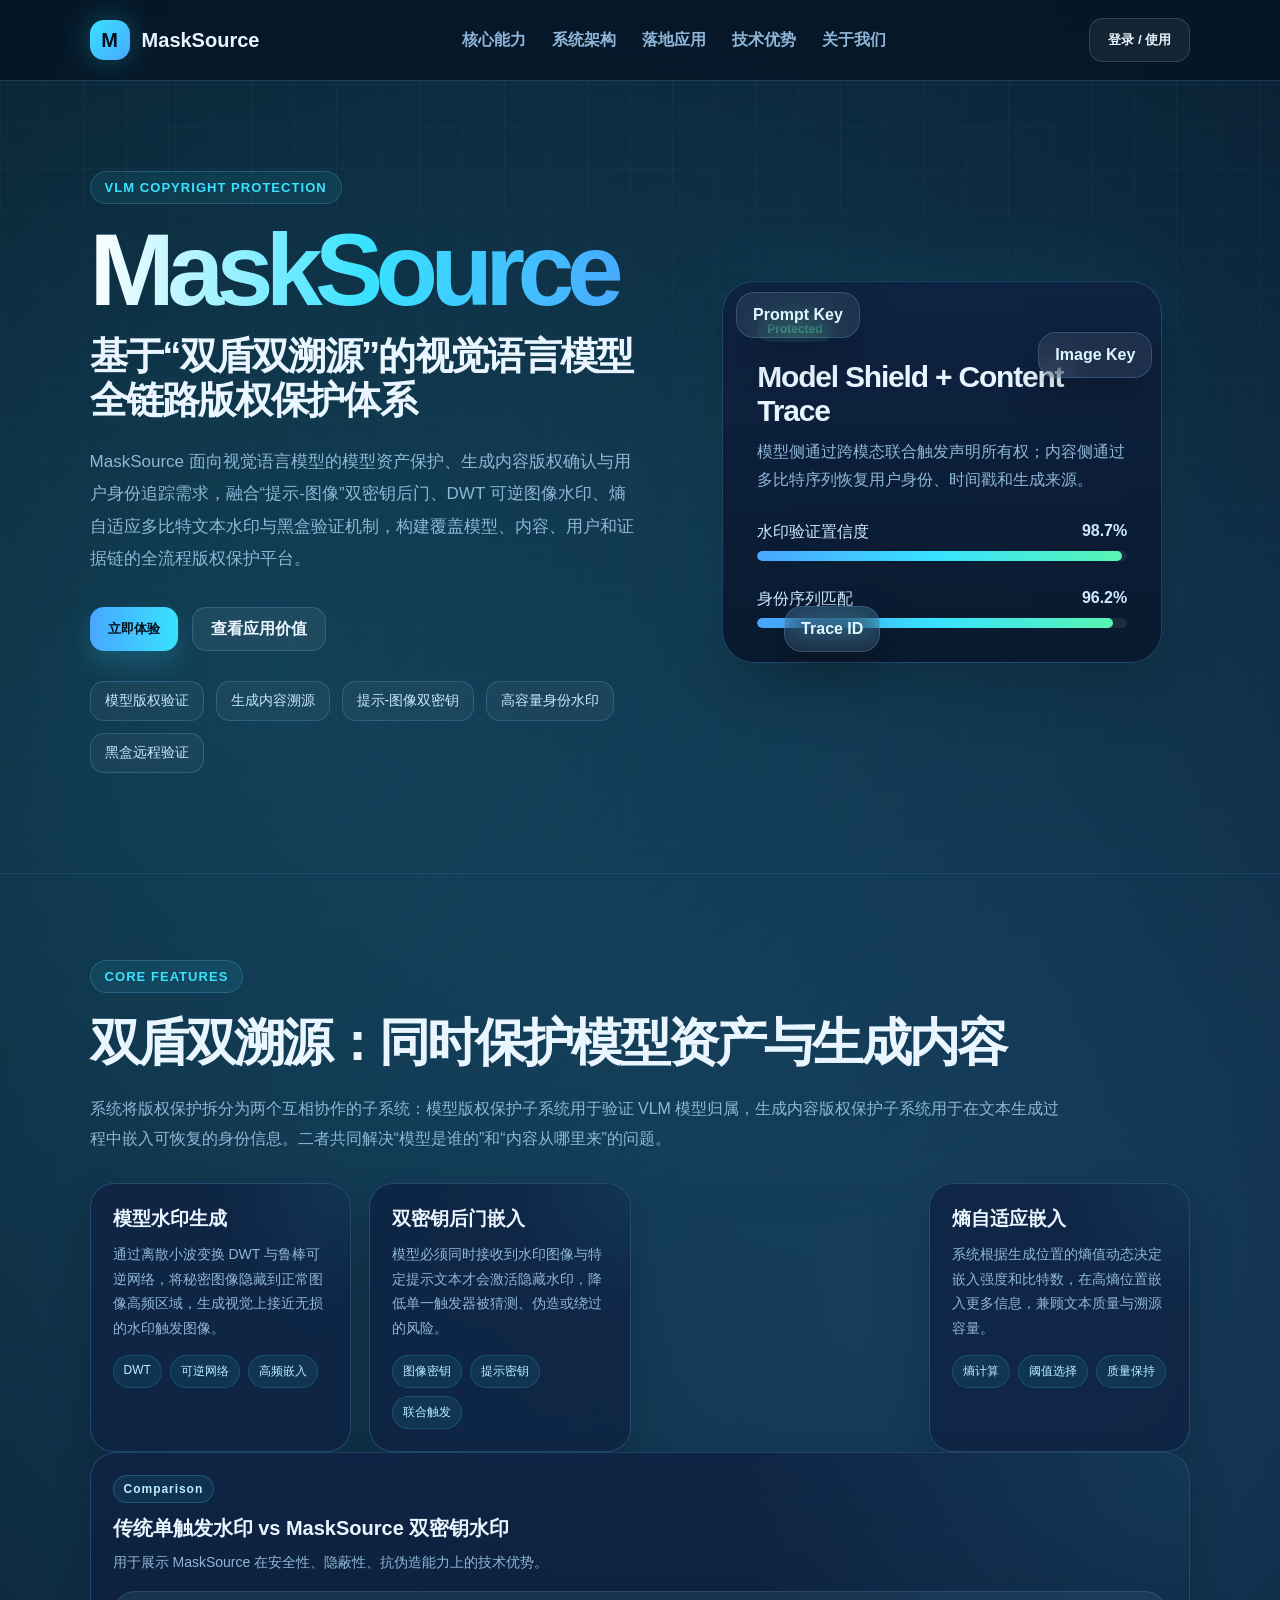
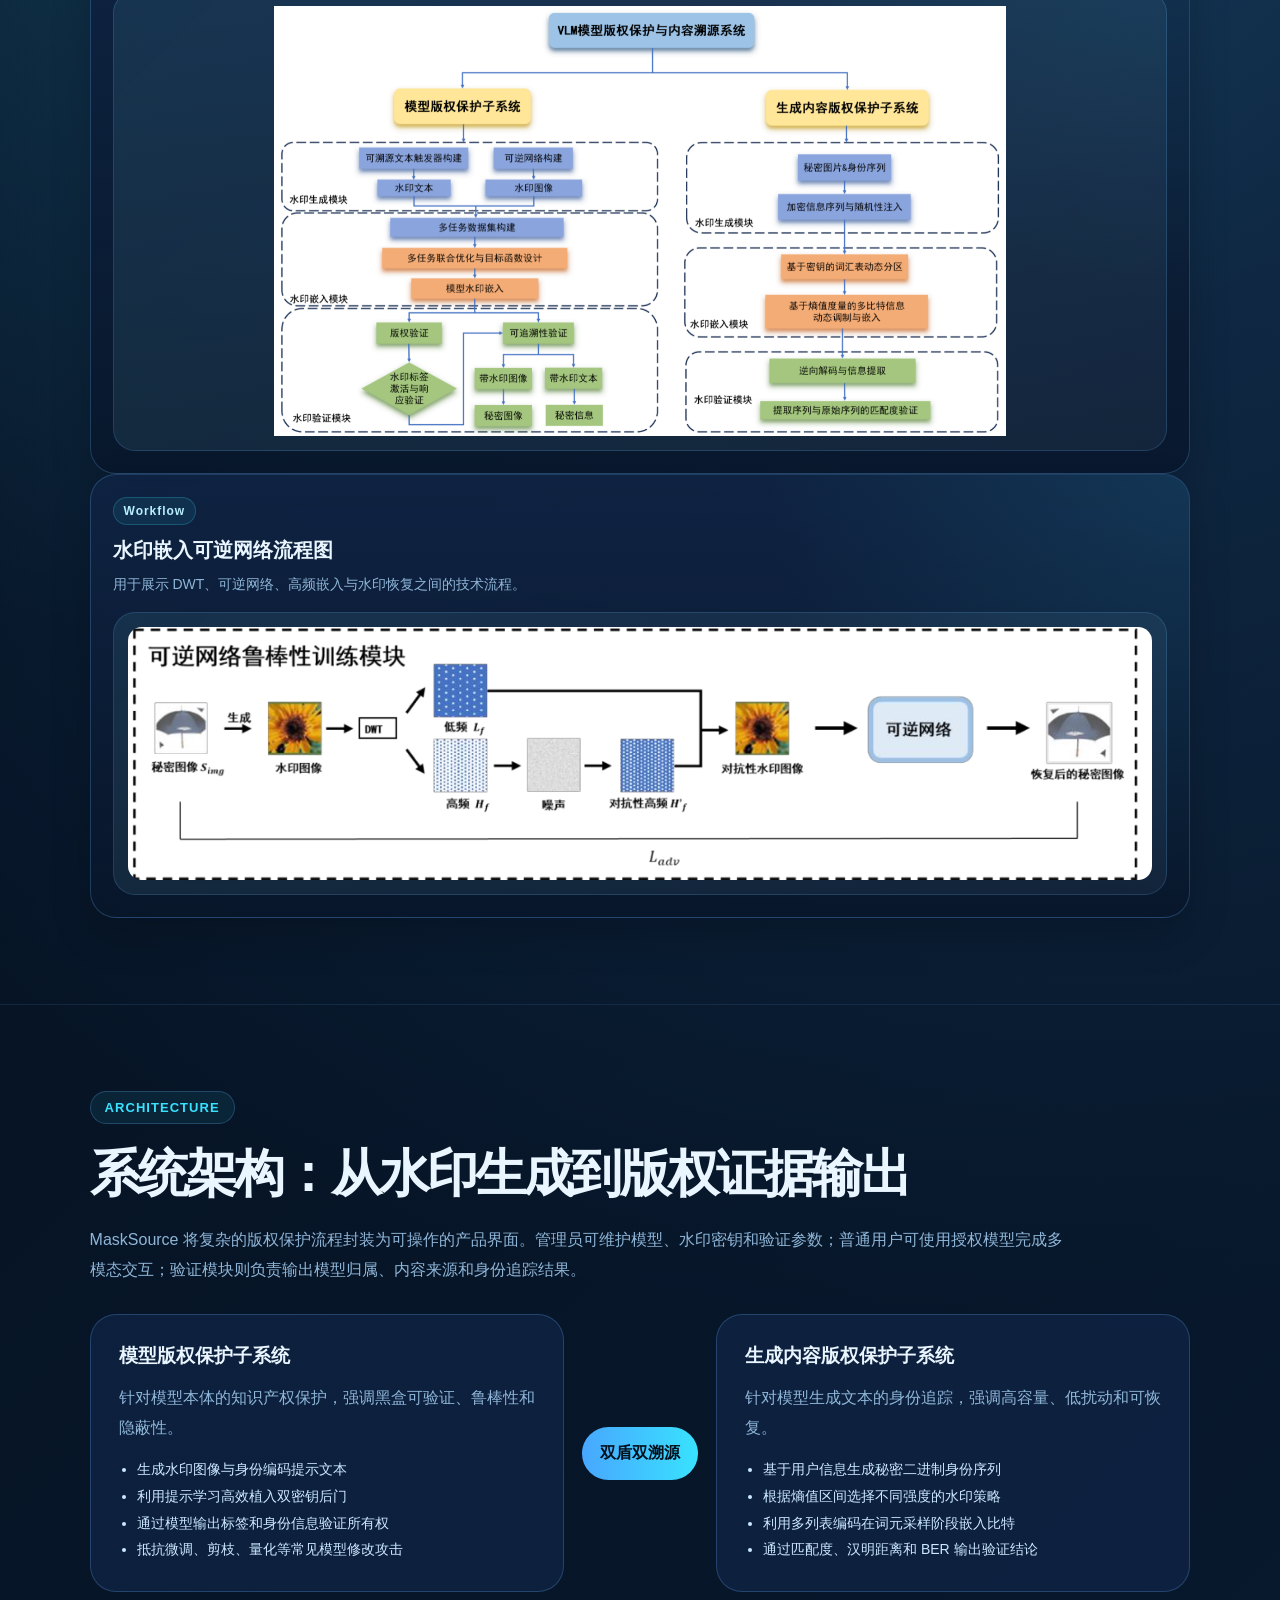
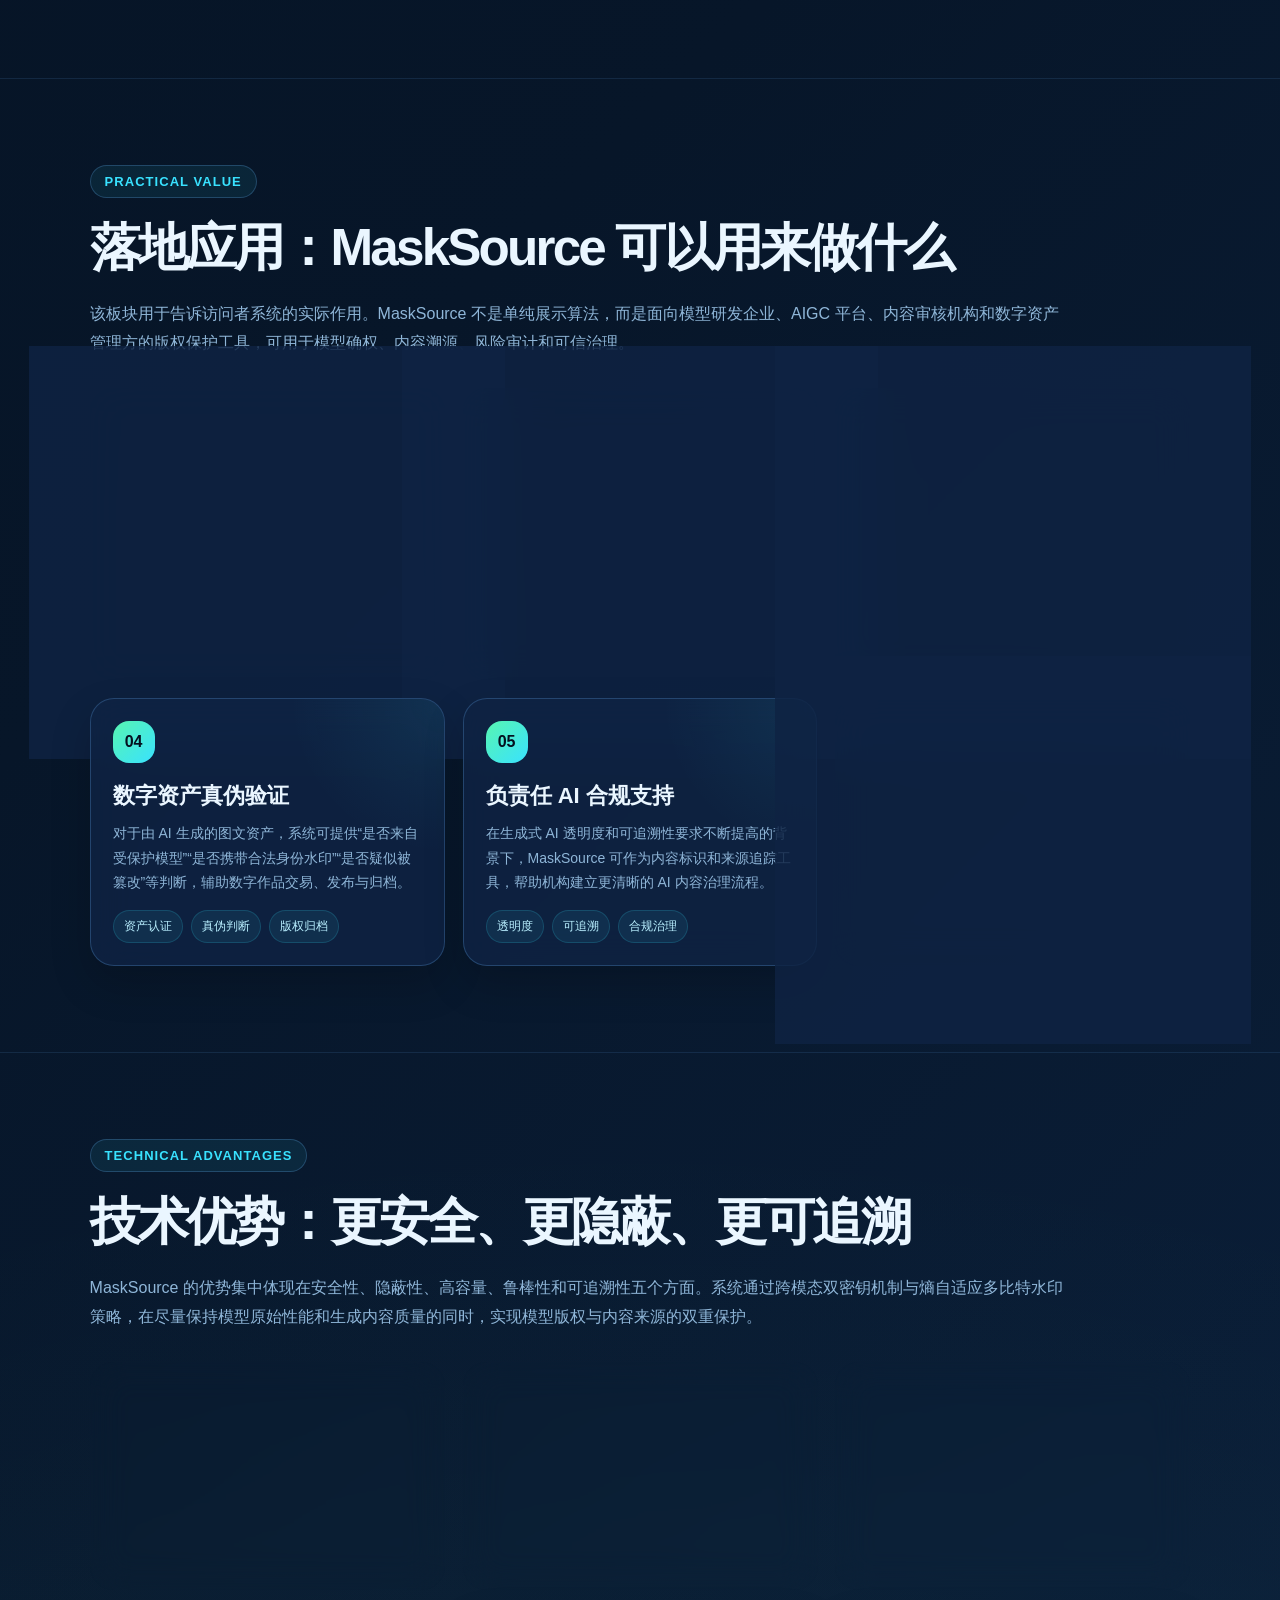
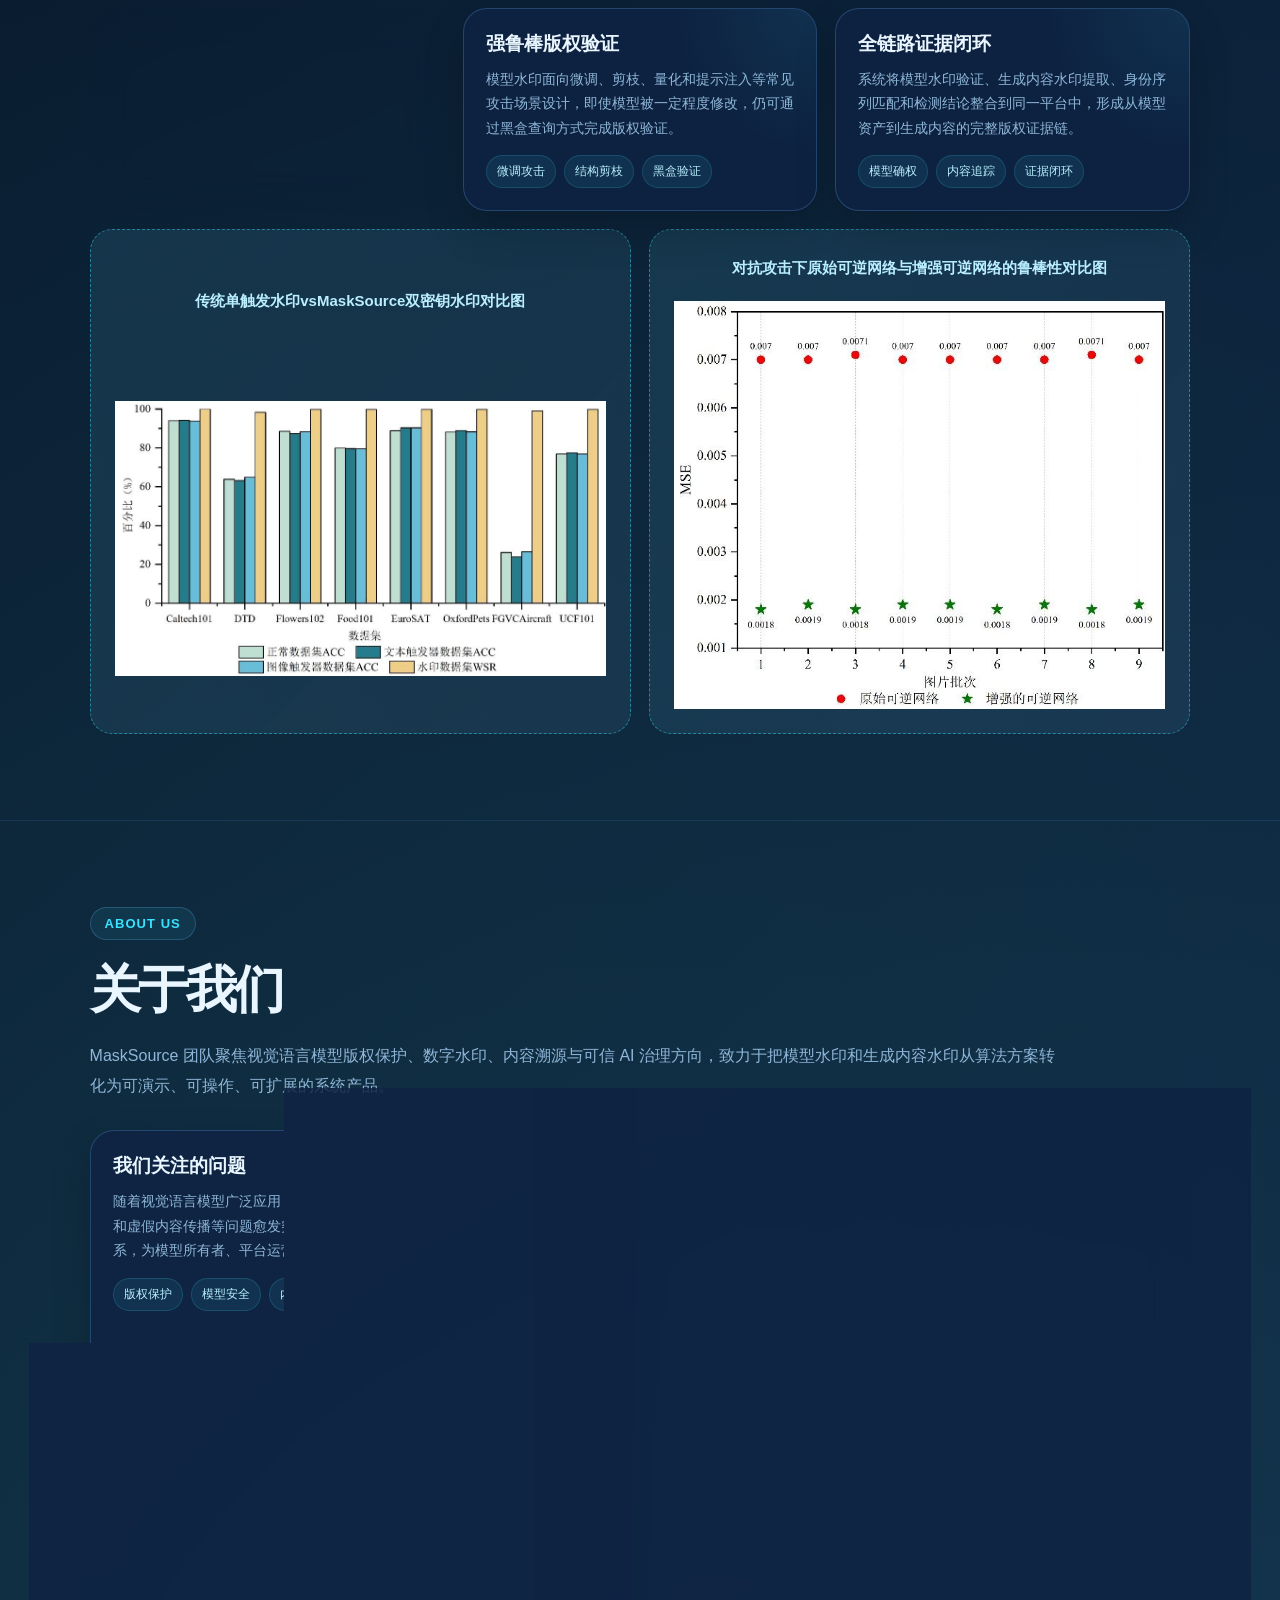
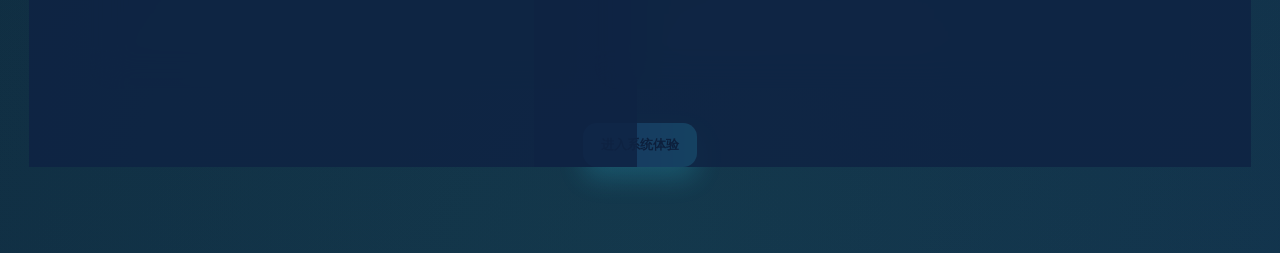
==== commit 9c43704e: "v3.0" ====
--- a/docs/index.html
+++ b/docs/index.html
@@ -102,7 +102,7 @@
       color: var(--muted);
       text-decoration: none;
       font-weight: 650;
-      transition: 0.2s ease;
+      transition: 0.2 ease;
     }
 
     .site-links a:hover {
@@ -169,7 +169,7 @@
       border: none;
       cursor: pointer;
       color: var(--text);
-      transition: 0.25s ease;
+      transition: 0.25 ease;
       display: inline-flex;
       align-items: center;
       justify-content: center;
@@ -489,7 +489,7 @@
       color: var(--text);
       padding: 13px 14px;
       outline: none;
-      transition: 0.2s ease;
+      transition: 0.2 ease;
     }
 
     textarea {
@@ -726,7 +726,7 @@
 
     .page {
       display: none;
-      animation: fadeIn 0.26s ease;
+      animation: fadeIn 0.26 ease;
     }
 
     .page.active {
@@ -991,7 +991,7 @@
       object-fit: contain;
       display: block;
       border-radius: 14px;
-      transition: transform 0.3s ease, filter 0.3s ease;
+      transition: transform 0.3 ease, filter 0.3 ease;
     }
 
     .tech-image-frame.compact img {
@@ -1249,7 +1249,7 @@
         <div class="card application-card">
           <div class="number">06</div>
           <h3>科研演示与技术验证</h3>
-          <p>系统界面可直观展示水印生成、嵌入、验证、身份追溯等环节，适合用于项目答辩、实验展示、成果路演和技术原型演示。</p>
+          <p>系统界面可直观展示水印生成、嵌入、验证、身份追溯等环节。</p>
           <div class="pill-row">
             <span class="pill">项目展示</span>
             <span class="pill">答辩演示</span>
@@ -1448,7 +1448,7 @@
           <input id="password" type="password" placeholder="请输入密码，例如 123456" autocomplete="current-password" />
         </div>
         <button class="btn" style="width:100%" onclick="loginSystem()">进入系统</button>
-        <p id="loginError" style="display:none;margin-top:12px;color:#ffb5c0;font-size:14px;">演示账号：用户名 egnever，密码 123456。</p>
+        <p id="loginError" style="display:none;margin-top:12px;color:#ffb5c0;font-size:14px;">用户名或密码错误！请重新输入</p>
       </div>
 
       <div id="registerForm" style="display:none;">
@@ -1467,7 +1467,7 @@
           <input type="password" placeholder="请再次输入密码" />
         </div>
         <button class="btn" style="width:100%" onclick="fakeRegister()">立即注册</button>
-        <p id="registerTip" style="display:none;margin-top:12px;color:#57f5b1;font-size:14px;">注册成功提示仅为静态演示。</p>
+        <p id="registerTip" style="display:none;margin-top:12px;color:#57f5b1;font-size:14px;">注册成功。</p>
       </div>
     </div>
   </section>
@@ -1494,7 +1494,7 @@
     <main class="main">
       <div class="topbar">
         <input class="search" placeholder="搜索模型、任务、水印ID或用户身份..." />
-        <div class="user-chip"><div class="avatar">E</div> egnever · User</div>
+        <div class="user-chip"><div class="avatar">A</div> admin · User</div>
       </div>
 
       <section class="page active" id="home">
@@ -1569,21 +1569,26 @@
         <div class="grid cols-2">
           <div class="card">
             <div class="panel-title"><h3>输入区域</h3><span class="pill">Watermark ON</span></div>
-            <div class="upload-box">拖拽上传图片<br/>支持 PNG / JPG / JPEG<br/>此处可替换为真实上传组件</div>
+            <label class="upload-box" for="dialogImage" style="cursor:pointer;">
+              <input id="dialogImage" type="file" accept="image/png,image/jpeg" style="display:none" onchange="showFileName(this, 'dialogFileName')" />
+              <span id="dialogFileName">点击上传图片<br/>支持 PNG / JPG / JPEG</span>
+            </label>
             <div class="field" style="margin-top:16px;">
               <label>Prompt</label>
-              <textarea>请描述图像内容，并生成一段版权保护说明。</textarea>
+              <textarea id="dialogPrompt">请描述图像内容，并生成一段版权保护说明。</textarea>
             </div>
-            <button class="btn">开始生成</button>
+            <button class="btn" onclick="generateMultimodalResult()">开始生成</button>
           </div>
           <div class="card">
-            <div class="panel-title"><h3>模型输出</h3><span class="status ok">已嵌入水印</span></div>
+            <div class="panel-title"><h3>模型输出</h3><span id="dialogStatus" class="status warn">等待生成</span></div>
+            <div id="dialogResult" style="display:none;">
             <p>该内容由 MaskSource 保护模型生成，输出文本中已动态嵌入用户身份序列。后续可通过水印验证模块提取用户ID、生成时间与版权归属信息。</p>
             <div class="result-box" style="margin-top:18px;">
               水印状态：Active<br/>
-              用户标识：USR-egnever-0427<br/>
+              用户标识：USR-admin-0427<br/>
               嵌入策略：Entropy Adaptive Multi-bit<br/>
               内容质量：High Fidelity
+            </div>
             </div>
           </div>
         </div>
@@ -1647,25 +1652,35 @@
         <div class="grid cols-2">
           <div class="card">
             <div class="panel-title"><h3>模型水印验证</h3><span class="pill">Admin View</span></div>
-            <div class="upload-box">上传预定义后门图片<br/>并输入对应 Prompt</div>
+            <label class="upload-box" for="modelWatermarkImage" style="cursor:pointer;">
+              <input id="modelWatermarkImage" type="file" accept="image/png,image/jpeg" style="display:none" onchange="showFileName(this, 'modelVerifyFileName')" />
+              <span id="modelVerifyFileName">点击上传预定义后门图片<br/>并输入对应 Prompt</span>
+            </label>
             <div class="field" style="margin-top:16px;">
               <label>触发 Prompt</label>
-              <input placeholder="请输入预设触发提示语" />
+              <input id="modelVerifyPrompt" placeholder="请输入预设触发提示语" />
             </div>
-            <button class="btn">验证模型所有权</button>
+            <button class="btn" onclick="verifyModelWatermark()">验证模型所有权</button>
+            <div id="modelVerifyResult" class="result-box" style="display:none;margin-top:18px;">
+              验证结果：通过<br/>
+              水印标签：MaskSource-Owner-0427<br/>
+              所有者身份：项目管理中心 / MaskSource Team<br/>
+              置信度：98.7%<br/>
+              结论：目标模型高置信度匹配预设双密钥水印
+            </div>
           </div>
 
           <div class="card">
             <div class="panel-title"><h3>内容水印验证</h3><span class="pill">Trace View</span></div>
             <div class="field">
               <label>待检测文本</label>
-              <textarea placeholder="粘贴需要验证的生成文本..."></textarea>
+              <textarea id="contentVerifyText" placeholder="粘贴需要验证的生成文本..."></textarea>
             </div>
-            <button class="btn">提取身份序列</button>
-            <div class="result-box" style="margin-top:18px;">
+            <button class="btn" onclick="verifyContentWatermark()">提取身份序列</button>
+            <div id="contentVerifyResult" class="result-box" style="display:none;margin-top:18px;">
               匹配度：96.2%<br/>
               汉明距离：0.038<br/>
-              提取身份：USR-egnever-0427<br/>
+              提取身份：USR-admin-0427<br/>
               结论：高置信度携带合法水印
             </div>
           </div>
@@ -1699,11 +1714,7 @@
             </div>
           </div>
         </div>
-
-        <div class="card" style="margin-top:18px;">
-          <h3>测试说明</h3>
-          <p>本页面为静态可视化演示，数值用于展示系统界面效果。实际系统可连接实验结果、日志和模型验证接口，动态展示不同攻击强度下的水印检测表现。</p>
-        </div>
+        
       </section>
 
       <section class="page" id="settings">
@@ -1826,6 +1837,31 @@
       document.getElementById("contactTip").style.display = "block";
     }
 
+
+    function showFileName(input, targetId) {
+      const target = document.getElementById(targetId);
+      if (!target) return;
+      if (input.files && input.files.length > 0) {
+        target.innerHTML = "已选择文件：" + input.files[0].name + "<br/>可继续提交演示";
+      }
+    }
+
+    function generateMultimodalResult() {
+      const result = document.getElementById("dialogResult");
+      const status = document.getElementById("dialogStatus");
+      result.style.display = "block";
+      status.className = "status ok";
+      status.textContent = "已嵌入水印";
+    }
+
+    function verifyModelWatermark() {
+      document.getElementById("modelVerifyResult").style.display = "block";
+    }
+
+    function verifyContentWatermark() {
+      document.getElementById("contentVerifyResult").style.display = "block";
+    }
+
     function logoutSystem() {
       document.getElementById("officialSite").style.display = "block";
       document.getElementById("loginScreen").style.display = "none";
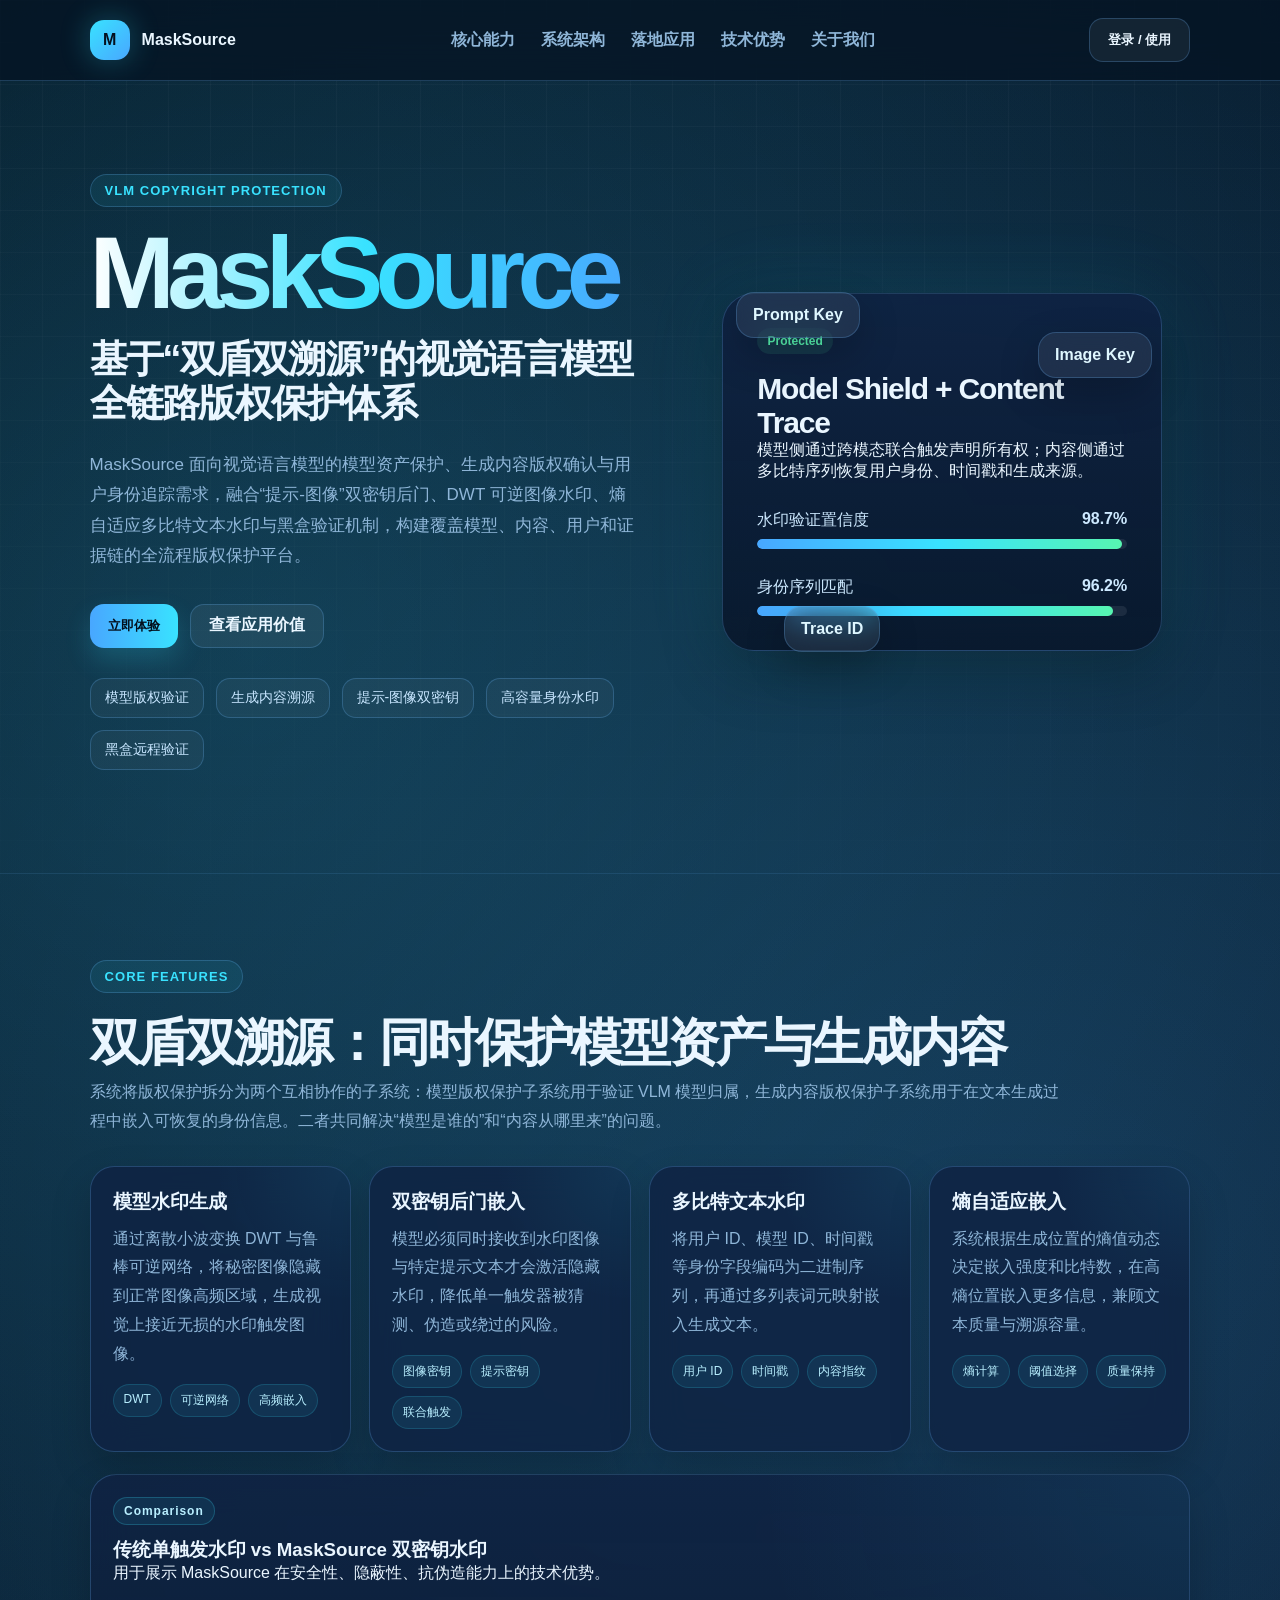
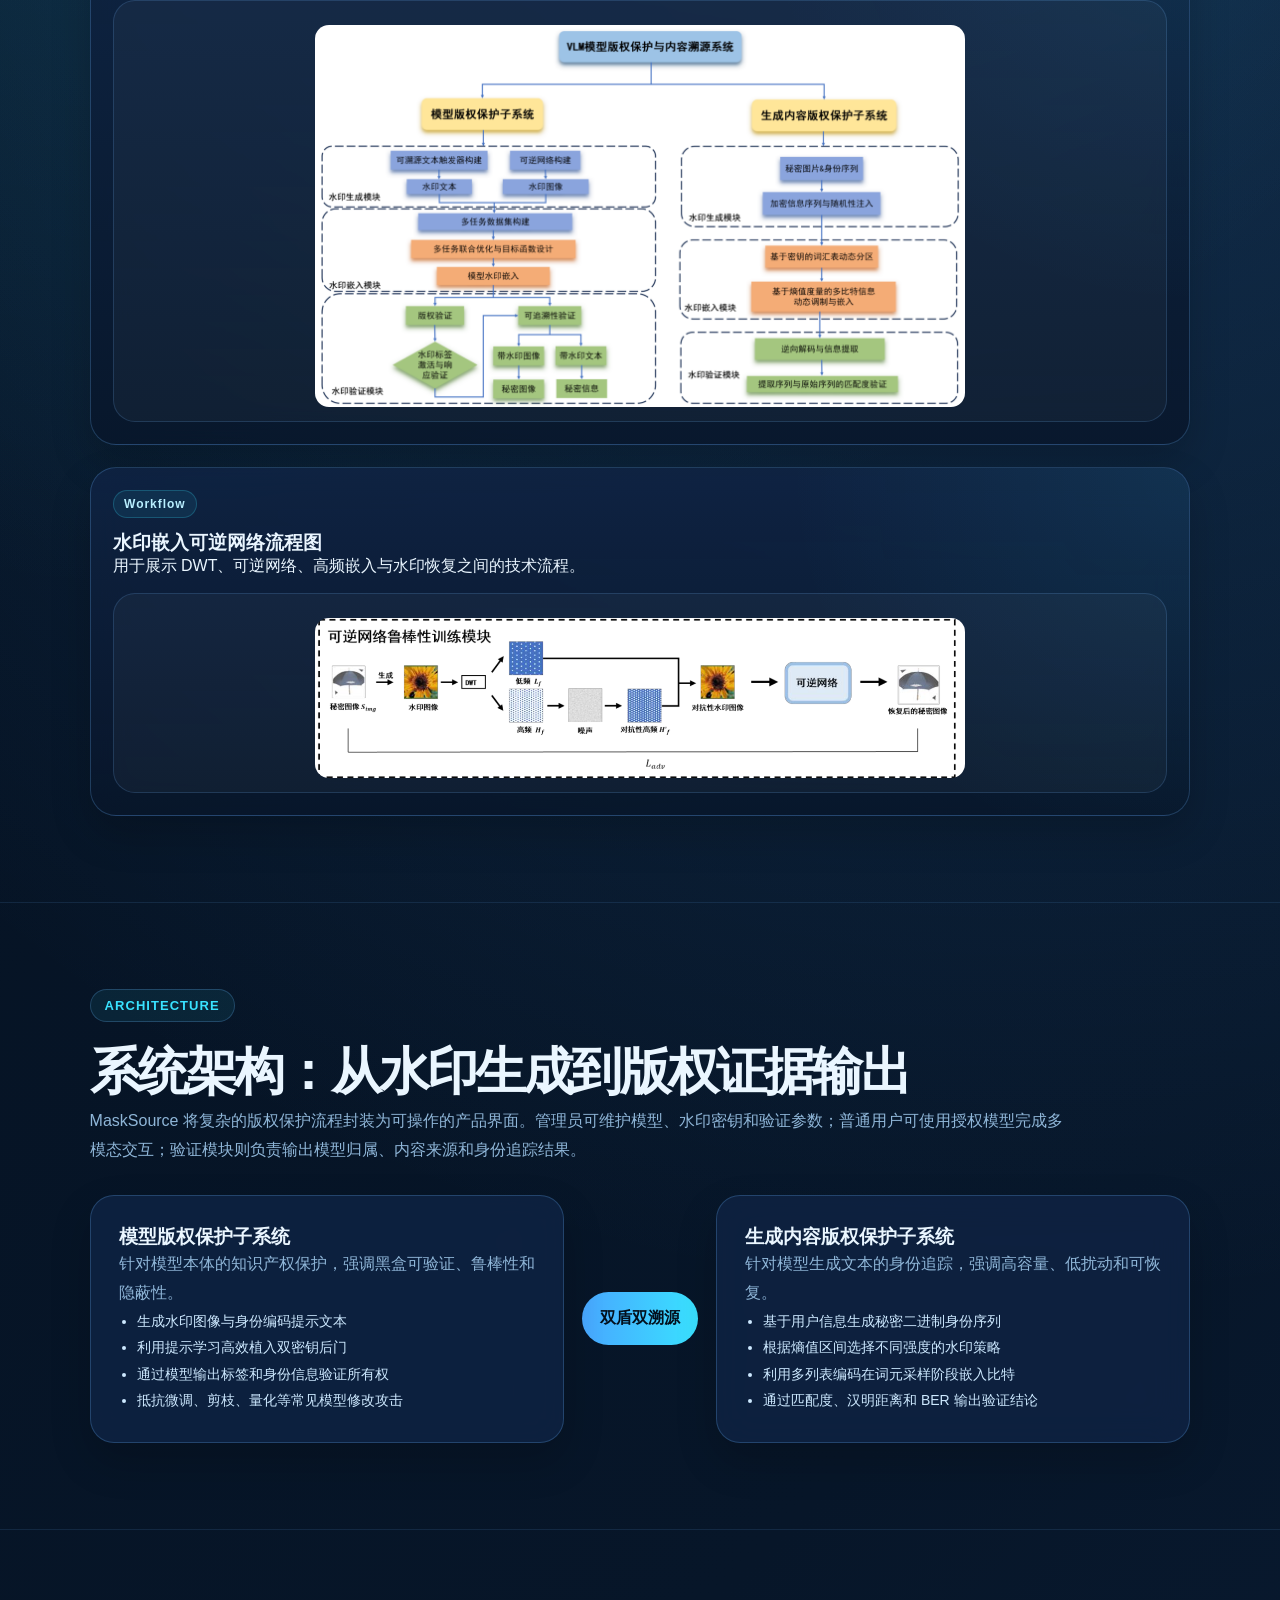
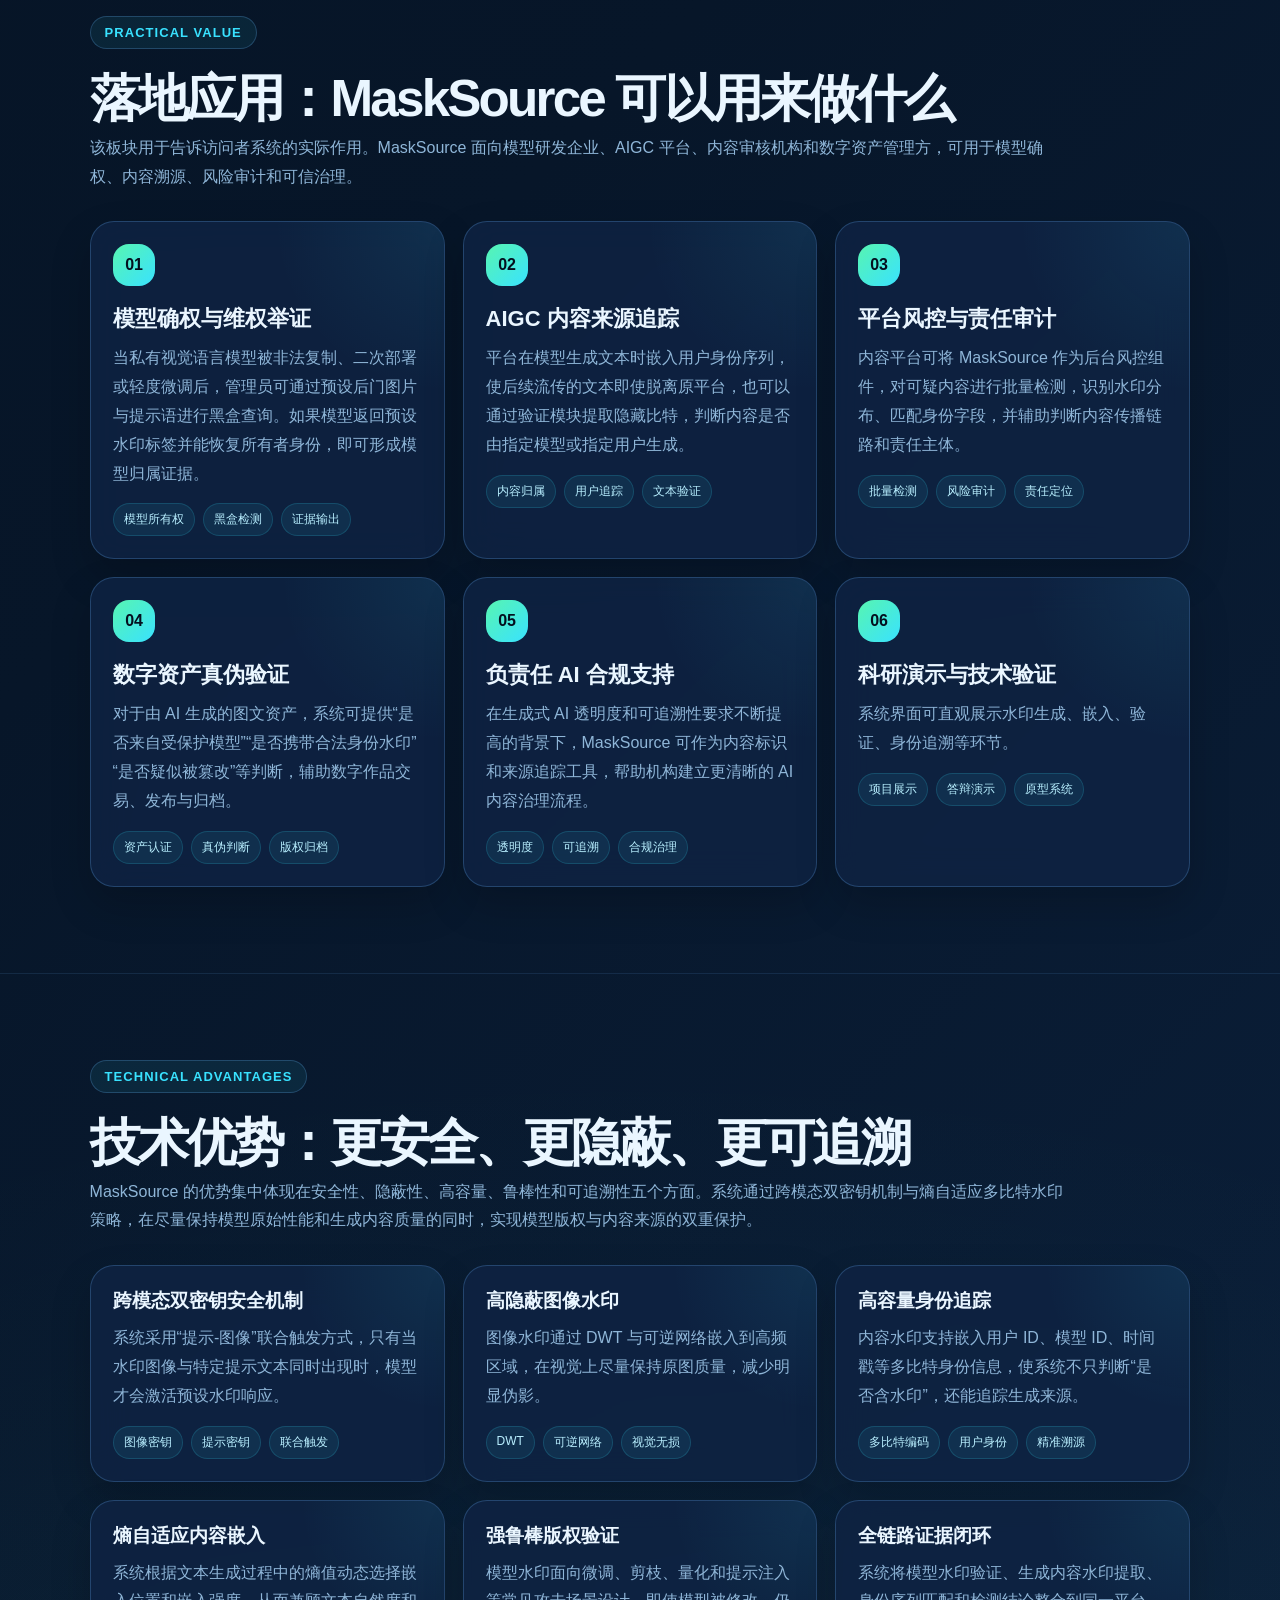
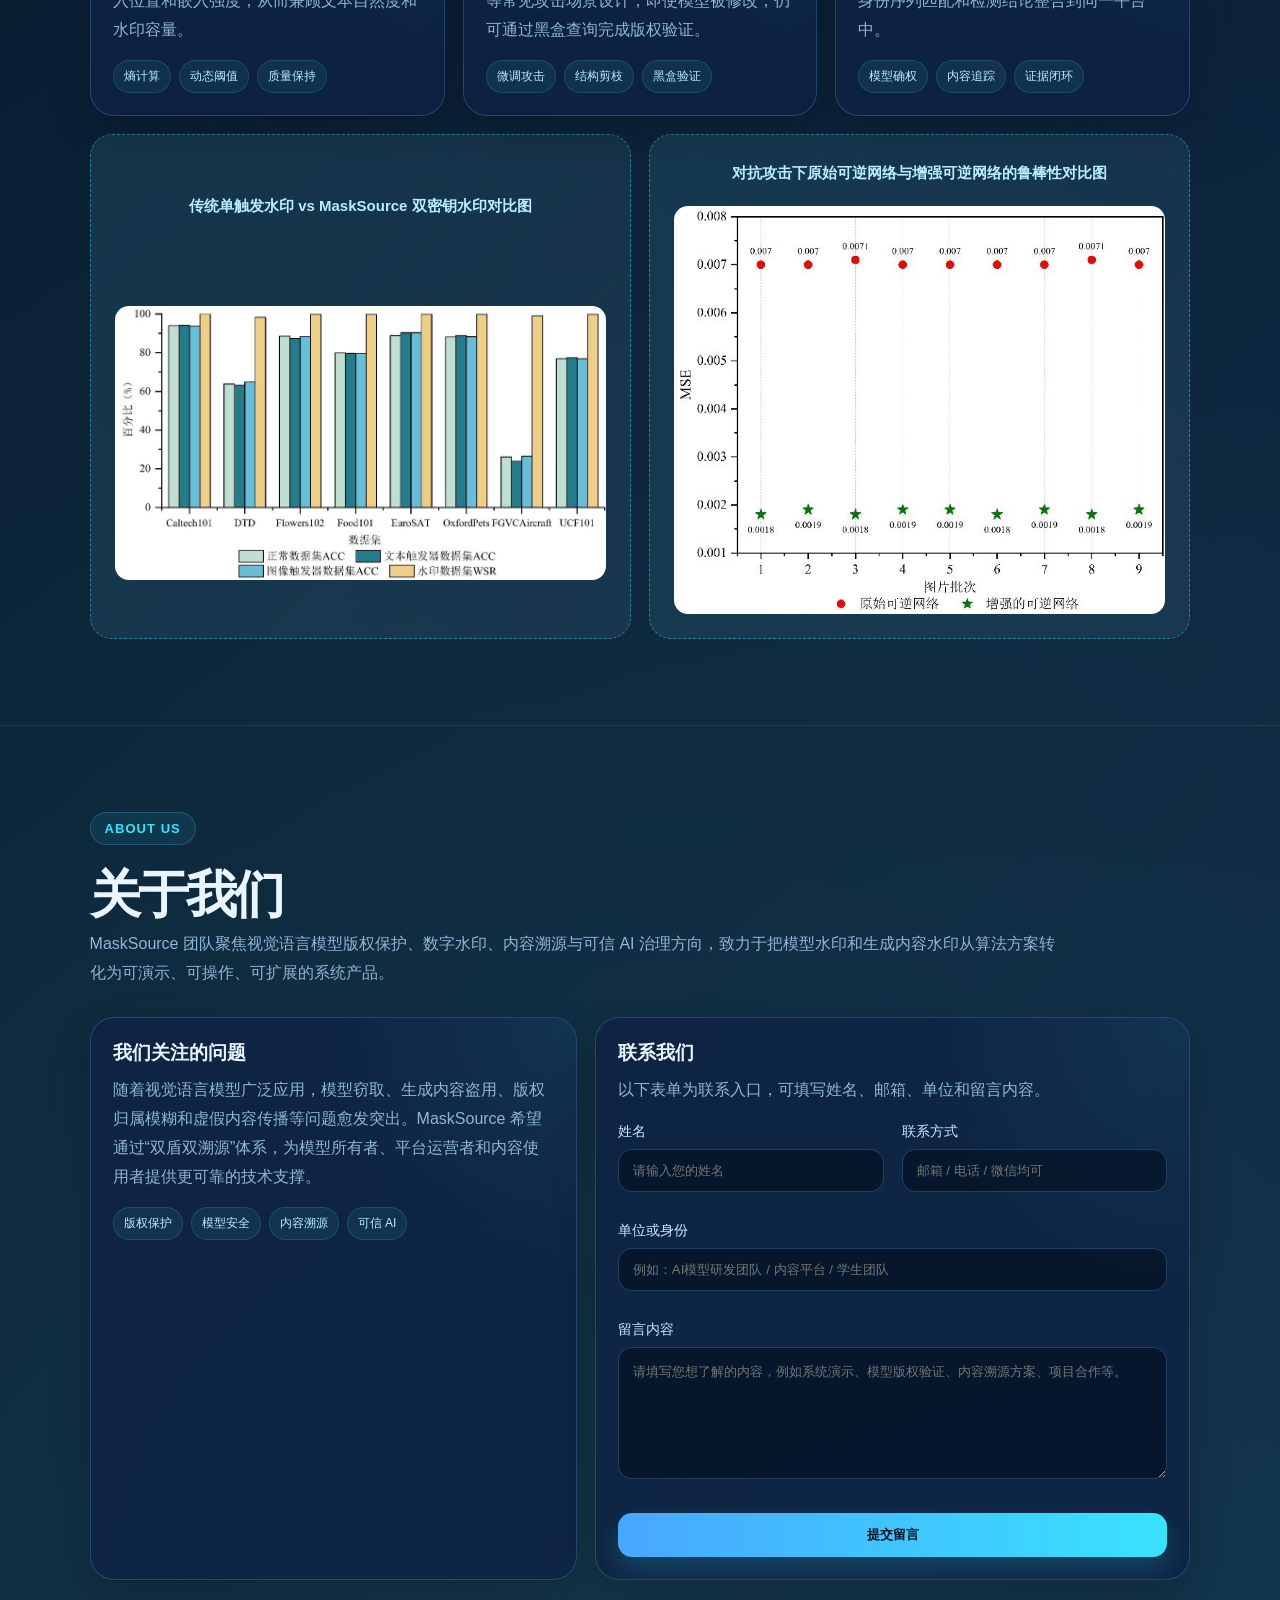
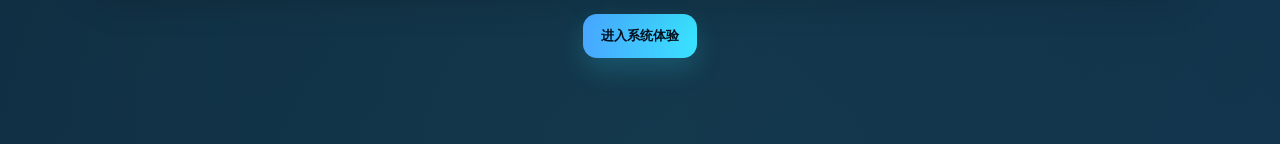
==== commit 1f8e9cb5: "Update v3.1" ====
--- a/docs/index.html
+++ b/docs/index.html
@@ -54,7 +54,9 @@
       pointer-events: none;
     }
 
-    .official-site {
+    .official-site,
+    .login-screen,
+    .dashboard {
       position: relative;
       z-index: 1;
     }
@@ -72,11 +74,11 @@
       backdrop-filter: blur(18px);
     }
 
-    .site-logo {
+    .site-logo,
+    .logo {
       display: flex;
       align-items: center;
       gap: 12px;
-      font-size: 20px;
     }
 
     .logo-mark {
@@ -102,7 +104,7 @@
       color: var(--muted);
       text-decoration: none;
       font-weight: 650;
-      transition: 0.2 ease;
+      transition: 0.2s ease;
     }
 
     .site-links a:hover {
@@ -150,26 +152,62 @@
       letter-spacing: -0.045em;
     }
 
+    .site-desc,
+    .brand-desc,
+    .page-desc,
+    .section-head p,
+    .card p,
+    .arch-block p {
+      color: var(--muted);
+      line-height: 1.8;
+    }
+
     .site-desc {
       margin-top: 24px;
       max-width: 820px;
-      color: var(--muted);
       font-size: 17px;
-      line-height: 1.9;
+    }
+
+    .site-actions,
+    .hero-tags,
+    .pill-row,
+    .action-row {
+      display: flex;
+      gap: 12px;
+      flex-wrap: wrap;
     }
 
     .site-actions {
-      display: flex;
-      gap: 14px;
-      flex-wrap: wrap;
       margin-top: 32px;
+    }
+
+    .hero-tags {
+      margin-top: 30px;
+    }
+
+    .hero-tags span,
+    .pill {
+      padding: 10px 14px;
+      border: 1px solid var(--line);
+      border-radius: 14px;
+      background: rgba(255,255,255,0.04);
+      color: #c8e6ff;
+      font-size: 14px;
+    }
+
+    .pill {
+      padding: 7px 10px;
+      border-radius: 999px;
+      background: rgba(57, 226, 255, 0.08);
+      border-color: rgba(57, 226, 255, 0.16);
+      color: #b9efff;
+      font-size: 12px;
     }
 
     .btn {
       border: none;
       cursor: pointer;
-      color: var(--text);
-      transition: 0.25 ease;
+      transition: 0.25s ease;
       display: inline-flex;
       align-items: center;
       justify-content: center;
@@ -196,20 +234,18 @@
       box-shadow: none;
     }
 
-    .hero-tags {
-      display: flex;
-      flex-wrap: wrap;
-      gap: 12px;
-      margin-top: 30px;
-    }
-
-    .hero-tags span {
-      padding: 10px 14px;
-      border: 1px solid var(--line);
-      border-radius: 14px;
-      background: rgba(255,255,255,0.04);
-      color: #c8e6ff;
-      font-size: 14px;
+    .btn.danger {
+      background: rgba(255, 113, 137, 0.12);
+      color: #ffd6dc;
+      border: 1px solid rgba(255, 113, 137, 0.28);
+      box-shadow: none;
+    }
+
+    .btn.small {
+      min-height: 36px;
+      padding: 0 12px;
+      border-radius: 12px;
+      font-size: 13px;
     }
 
     .hero-visual {
@@ -235,17 +271,17 @@
       letter-spacing: -0.04em;
     }
 
-    .orbit-card p {
-      margin-top: 10px;
-      color: var(--muted);
-      line-height: 1.75;
-    }
-
-    .metric-row {
+    .metric-row,
+    .chart-line label,
+    .mini-row {
       display: flex;
       justify-content: space-between;
+      gap: 12px;
+      color: #cde9ff;
+    }
+
+    .metric-row {
       margin-top: 28px;
-      color: #cde9ff;
     }
 
     .bar {
@@ -262,6 +298,7 @@
       width: var(--w);
       background: linear-gradient(90deg, var(--blue), var(--cyan), var(--green));
       border-radius: inherit;
+      transition: width 0.5s ease;
     }
 
     .floating-card {
@@ -274,11 +311,17 @@
       box-shadow: 0 16px 40px rgba(0,0,0,0.22);
       backdrop-filter: blur(16px);
       font-weight: 800;
+      animation: floatCard 4s ease-in-out infinite;
     }
 
     .f1 { top: 80px; left: 42px; }
-    .f2 { top: 120px; right: 38px; }
-    .f3 { bottom: 80px; left: 90px; }
+    .f2 { top: 120px; right: 38px; animation-delay: 0.7s; }
+    .f3 { bottom: 80px; left: 90px; animation-delay: 1.4s; }
+
+    @keyframes floatCard {
+      0%, 100% { transform: translateY(0); }
+      50% { transform: translateY(-10px); }
+    }
 
     .status {
       display: inline-flex;
@@ -288,6 +331,7 @@
       border-radius: 999px;
       font-size: 12px;
       font-weight: 800;
+      white-space: nowrap;
     }
 
     .status.ok { color: var(--green); background: rgba(87,245,177,0.1); }
@@ -310,13 +354,6 @@
       letter-spacing: -0.055em;
     }
 
-    .section-head p {
-      margin-top: 16px;
-      color: var(--muted);
-      line-height: 1.85;
-      font-size: 16px;
-    }
-
     .grid {
       display: grid;
       gap: 18px;
@@ -326,7 +363,10 @@
     .grid.cols-3 { grid-template-columns: repeat(3, 1fr); }
     .grid.cols-2 { grid-template-columns: repeat(2, 1fr); }
 
-    .card {
+    .card,
+    .arch-block,
+    .tech-image-card,
+    .login-card {
       border: 1px solid var(--line);
       border-radius: 24px;
       background: var(--panel);
@@ -337,7 +377,8 @@
       position: relative;
     }
 
-    .card::after {
+    .card::after,
+    .tech-image-card::after {
       content: "";
       position: absolute;
       inset: 0;
@@ -345,15 +386,119 @@
       pointer-events: none;
     }
 
+    .card > *,
+    .tech-image-card > *,
+    .login-card > * {
+      position: relative;
+      z-index: 1;
+    }
+
     .card h3 {
       margin-bottom: 10px;
       font-size: 19px;
     }
 
-    .card p {
-      color: var(--muted);
-      line-height: 1.75;
+    .pill-row {
+      margin-top: 15px;
+      gap: 8px;
+    }
+
+    .architecture-box {
+      display: grid;
+      grid-template-columns: 1fr auto 1fr;
+      align-items: stretch;
+      gap: 18px;
+    }
+
+    .arch-block {
+      min-height: 230px;
+      padding: 28px;
+    }
+
+    .arch-block ul {
+      color: #cde9ff;
+      padding-left: 18px;
+      line-height: 1.9;
       font-size: 14px;
+    }
+
+    .arch-connector {
+      align-self: center;
+      padding: 16px 18px;
+      border-radius: 999px;
+      background: linear-gradient(90deg, var(--blue), var(--cyan));
+      color: #03101d;
+      font-weight: 900;
+      white-space: nowrap;
+    }
+
+    .application-card {
+      min-height: 260px;
+    }
+
+    .application-card h3 {
+      font-size: 22px;
+    }
+
+    .application-card .number {
+      width: 42px;
+      height: 42px;
+      border-radius: 16px;
+      display: grid;
+      place-items: center;
+      margin-bottom: 18px;
+      color: #04101f;
+      background: linear-gradient(135deg, var(--green), var(--cyan));
+      font-weight: 900;
+    }
+
+    .about-box {
+      display: grid;
+      grid-template-columns: 0.9fr 1.1fr;
+      gap: 18px;
+      align-items: stretch;
+    }
+
+    .contact-form {
+      display: grid;
+      gap: 14px;
+    }
+
+    .field {
+      margin-bottom: 16px;
+    }
+
+    .field label {
+      display: block;
+      margin-bottom: 8px;
+      color: #cde9ff;
+      font-size: 14px;
+    }
+
+    input,
+    select,
+    textarea {
+      width: 100%;
+      border: 1px solid var(--line);
+      border-radius: 14px;
+      background: rgba(5, 18, 34, 0.68);
+      color: var(--text);
+      padding: 13px 14px;
+      outline: none;
+      transition: 0.2s ease;
+    }
+
+    textarea {
+      min-height: 132px;
+      resize: vertical;
+      line-height: 1.7;
+    }
+
+    input:focus,
+    select:focus,
+    textarea:focus {
+      border-color: rgba(57, 226, 255, 0.76);
+      box-shadow: 0 0 0 4px rgba(57, 226, 255, 0.08);
     }
 
     .image-placeholder {
@@ -371,576 +516,19 @@
       line-height: 1.8;
     }
 
-    .image-placeholder strong {
+    .image-placeholder img,
+    .tech-image-frame img {
+      width: 100%;
+      max-width: 650px;
       display: block;
-      color: var(--text);
-      margin-bottom: 8px;
-      font-size: 18px;
-    }
-
-    .pill-row {
-      display: flex;
-      gap: 8px;
-      flex-wrap: wrap;
-      margin-top: 15px;
-    }
-
-    .pill {
-      padding: 7px 10px;
-      border-radius: 999px;
-      background: rgba(57, 226, 255, 0.08);
-      border: 1px solid rgba(57, 226, 255, 0.16);
-      color: #b9efff;
-      font-size: 12px;
-    }
-
-    .architecture-box {
-      display: grid;
-      grid-template-columns: 1fr auto 1fr;
-      align-items: stretch;
-      gap: 18px;
-    }
-
-    .arch-block {
-      min-height: 230px;
-      padding: 28px;
-      border-radius: 26px;
-      border: 1px solid var(--line);
-      background: var(--panel);
-    }
-
-    .arch-block h3 {
-      margin-bottom: 14px;
-    }
-
-    .arch-block p {
-      color: var(--muted);
-      line-height: 1.85;
-      margin-bottom: 14px;
-    }
-
-    .arch-block ul {
-      color: #cde9ff;
-      padding-left: 18px;
-      line-height: 1.9;
-      font-size: 14px;
-    }
-
-    .arch-connector {
-      align-self: center;
-      padding: 16px 18px;
-      border-radius: 999px;
-      background: linear-gradient(90deg, var(--blue), var(--cyan));
-      color: #03101d;
-      font-weight: 900;
-      white-space: nowrap;
-    }
-
-    .application-card {
-      min-height: 260px;
-    }
-
-    .application-card h3 {
-      font-size: 22px;
-    }
-
-    .application-card .number {
-      width: 42px;
-      height: 42px;
-      border-radius: 16px;
-      display: grid;
-      place-items: center;
-      margin-bottom: 18px;
-      color: #04101f;
-      background: linear-gradient(135deg, var(--green), var(--cyan));
-      font-weight: 900;
-    }
-
-    .about-box {
-      display: grid;
-      grid-template-columns: 0.9fr 1.1fr;
-      gap: 18px;
-      align-items: stretch;
-    }
-
-    .contact-form {
-      display: grid;
-      gap: 14px;
-    }
-
-    .field {
-      margin-bottom: 16px;
-    }
-
-    .field label {
-      display: block;
-      margin-bottom: 8px;
-      color: #cde9ff;
-      font-size: 14px;
-    }
-
-    input,
-    select,
-    textarea {
-      width: 100%;
-      border: 1px solid var(--line);
+      margin: 10px auto 0;
       border-radius: 14px;
-      background: rgba(5, 18, 34, 0.68);
-      color: var(--text);
-      padding: 13px 14px;
-      outline: none;
-      transition: 0.2 ease;
-    }
-
-    textarea {
-      min-height: 132px;
-      resize: vertical;
-      line-height: 1.7;
-    }
-
-    input:focus,
-    select:focus,
-    textarea:focus {
-      border-color: rgba(57, 226, 255, 0.76);
-      box-shadow: 0 0 0 4px rgba(57, 226, 255, 0.08);
-    }
-
-    .footer-note {
-      margin-top: 30px;
-      padding: 18px;
-      border-radius: 18px;
-      background: rgba(255,255,255,0.04);
-      border: 1px solid var(--line);
-      color: var(--muted);
-      line-height: 1.7;
-    }
-
-    .login-screen {
-      min-height: 100vh;
-      display: grid;
-      grid-template-columns: 1.08fr 0.92fr;
-      align-items: center;
-      gap: 48px;
-      padding: 56px 8vw;
-    }
-
-    .brand-block {
-      position: relative;
-      z-index: 1;
-    }
-
-    .brand-title {
-      margin-top: 24px;
-      font-size: clamp(42px, 7vw, 86px);
-      line-height: 0.95;
-      letter-spacing: -0.06em;
-    }
-
-    .brand-title span {
-      background: linear-gradient(90deg, var(--cyan), var(--blue), var(--green));
-      -webkit-background-clip: text;
-      color: transparent;
-    }
-
-    .brand-desc {
-      margin-top: 24px;
-      max-width: 680px;
-      color: var(--muted);
-      font-size: 18px;
-      line-height: 1.85;
-    }
-
-    .login-card {
-      position: relative;
-      z-index: 1;
-      padding: 34px;
-      border: 1px solid var(--line);
-      border-radius: 28px;
-      background: linear-gradient(180deg, rgba(15, 35, 67, 0.92), rgba(8, 22, 42, 0.88));
-      box-shadow: var(--shadow);
-      backdrop-filter: blur(16px);
-    }
-
-    .login-tabs {
-      display: grid;
-      grid-template-columns: 1fr 1fr;
-      gap: 10px;
-      margin-bottom: 24px;
-      padding: 6px;
-      border-radius: 18px;
-      background: rgba(255,255,255,0.05);
-    }
-
-    .login-tabs button,
-    .role-tabs button {
-      border: none;
-      cursor: pointer;
-      color: var(--text);
-      transition: 0.25s ease;
-    }
-
-    .login-tabs button {
-      padding: 12px;
-      border-radius: 14px;
-      background: transparent;
-      color: var(--muted);
-    }
-
-    .login-tabs button.active {
-      background: linear-gradient(90deg, var(--blue), var(--cyan));
-      color: #04101f;
-      font-weight: 800;
-    }
-
-    .form-title {
-      font-size: 26px;
-      margin-bottom: 8px;
-    }
-
-    .form-subtitle {
-      color: var(--muted);
-      margin-bottom: 24px;
-      line-height: 1.6;
-    }
-
-    .role-tabs {
-      display: flex;
-      gap: 10px;
-      margin: 12px 0 22px;
-    }
-
-    .role-tabs button {
-      flex: 1;
-      padding: 11px;
-      border-radius: 14px;
-      background: rgba(255,255,255,0.06);
-      border: 1px solid transparent;
-      color: var(--muted);
-    }
-
-    .role-tabs button.active {
-      color: var(--cyan);
-      border-color: var(--line);
-      background: rgba(57, 226, 255, 0.08);
-    }
-
-    .dashboard {
-      display: none;
-      min-height: 100vh;
-    }
-
-    .sidebar {
-      position: fixed;
-      inset: 0 auto 0 0;
-      width: 260px;
-      padding: 26px 18px;
-      background: rgba(5, 18, 34, 0.78);
-      border-right: 1px solid var(--line);
-      backdrop-filter: blur(18px);
-      z-index: 10;
-    }
-
-    .logo {
-      display: flex;
-      align-items: center;
-      gap: 12px;
-      padding: 10px 12px 26px;
-      border-bottom: 1px solid var(--line);
-      margin-bottom: 18px;
-    }
-
-    .logo strong {
-      font-size: 20px;
-      letter-spacing: -0.03em;
-    }
-
-    .logo small {
-      display: block;
-      color: var(--muted);
-      margin-top: 2px;
-    }
-
-    .nav {
-      display: grid;
-      gap: 8px;
-    }
-
-    .nav button {
-      border: none;
-      text-align: left;
-      padding: 13px 14px;
-      border-radius: 14px;
-      color: var(--muted);
-      background: transparent;
-      cursor: pointer;
-      transition: 0.2s ease;
-      font-weight: 650;
-    }
-
-    .nav button:hover,
-    .nav button.active {
-      color: var(--text);
-      background: rgba(72, 167, 255, 0.14);
-    }
-
-    .main {
-      margin-left: 260px;
-      padding: 24px 32px 52px;
-      position: relative;
-      z-index: 1;
-    }
-
-    .topbar {
-      display: flex;
-      align-items: center;
-      justify-content: space-between;
-      gap: 18px;
-      margin-bottom: 28px;
-    }
-
-    .search {
-      max-width: 520px;
-    }
-
-    .user-chip {
-      display: flex;
-      align-items: center;
-      gap: 12px;
-      padding: 10px 14px;
-      border: 1px solid var(--line);
-      border-radius: 999px;
-      background: rgba(255,255,255,0.05);
-      color: #cfeaff;
-    }
-
-    .avatar {
-      width: 30px;
-      height: 30px;
-      border-radius: 50%;
-      background: linear-gradient(135deg, var(--green), var(--cyan));
-      color: #04101f;
-      display: grid;
-      place-items: center;
-      font-weight: 900;
-    }
-
-    .page {
-      display: none;
-      animation: fadeIn 0.26 ease;
-    }
-
-    .page.active {
-      display: block;
-    }
-
-    @keyframes fadeIn {
-      from { opacity: 0; transform: translateY(10px); }
-      to { opacity: 1; transform: translateY(0); }
-    }
-
-    .page-header {
-      display: flex;
-      align-items: flex-end;
-      justify-content: space-between;
-      gap: 24px;
-      margin-bottom: 24px;
-    }
-
-    .page-title {
-      font-size: 34px;
-      letter-spacing: -0.04em;
-      margin-bottom: 8px;
-    }
-
-    .page-desc {
-      color: var(--muted);
-      line-height: 1.7;
-      max-width: 850px;
-    }
-
-    .stat-label {
-      color: var(--muted);
-      margin-bottom: 10px;
-      font-size: 14px;
-    }
-
-    .stat-value {
-      font-size: 32px;
-      font-weight: 900;
-      letter-spacing: -0.04em;
-    }
-
-    .stat-note {
-      color: var(--green);
-      margin-top: 8px;
-      font-size: 13px;
-    }
-
-    .workflow {
-      display: grid;
-      grid-template-columns: repeat(5, 1fr);
-      gap: 12px;
-      margin-top: 18px;
-    }
-
-    .step {
-      padding: 18px 14px;
-      border-radius: 18px;
-      background: rgba(255,255,255,0.05);
-      border: 1px solid var(--line);
-      text-align: center;
-      min-height: 96px;
-    }
-
-    .step strong {
-      display: block;
-      color: var(--cyan);
-      margin-bottom: 8px;
-    }
-
-    .step span {
-      font-size: 13px;
-      color: var(--muted);
-    }
-
-    table {
-      width: 100%;
-      border-collapse: collapse;
-      overflow: hidden;
-      border-radius: 18px;
-    }
-
-    th,
-    td {
-      padding: 15px 14px;
-      border-bottom: 1px solid var(--line);
-      text-align: left;
-      font-size: 14px;
-    }
-
-    th {
-      color: #cceaff;
-      background: rgba(255,255,255,0.05);
-    }
-
-    td {
-      color: var(--muted);
-    }
-
-    .panel-title {
-      display: flex;
-      align-items: center;
-      justify-content: space-between;
-      gap: 16px;
-      margin-bottom: 16px;
-    }
-
-    .upload-box {
-      display: grid;
-      place-items: center;
-      min-height: 190px;
-      border: 1px dashed rgba(57, 226, 255, 0.42);
-      border-radius: 20px;
-      background: rgba(57, 226, 255, 0.04);
-      text-align: center;
-      color: var(--muted);
-      padding: 20px;
-    }
-
-    .result-box {
-      padding: 18px;
-      border-radius: 18px;
-      background: rgba(87,245,177,0.08);
-      border: 1px solid rgba(87,245,177,0.25);
-      color: #c8ffe8;
-      line-height: 1.8;
-    }
-
-    .chart-lines {
-      display: grid;
-      gap: 16px;
-    }
-
-    .chart-line label {
-      display: flex;
-      justify-content: space-between;
-      color: #cde9ff;
-      font-size: 14px;
-    }
-
-
-
-
-    @media (max-width: 1080px) {
-      .site-hero,
-      .architecture-box,
-      .about-box,
-      .login-screen {
-        grid-template-columns: 1fr;
-      }
-
-      .site-links {
-        display: none;
-      }
-
-      .hero-visual {
-        min-height: 420px;
-      }
-
-      .sidebar {
-        position: static;
-        width: 100%;
-      }
-
-      .main {
-        margin-left: 0;
-      }
-
-      .grid.cols-4,
-      .grid.cols-3,
-      .grid.cols-2,
-      .workflow {
-        grid-template-columns: 1fr;
-      }
-
-      .topbar,
-      .page-header {
-        flex-direction: column;
-        align-items: stretch;
-      }
-    }
-
-
-    .tech-image-grid {
-      display: grid;
-      grid-template-columns: 1.08fr 0.92fr;
-      gap: 22px;
-      align-items: start;
+    }
+
+    .tech-image-card {
       margin-top: 22px;
-    }
-
-    .tech-image-card {
-      border: 1px solid var(--line);
       border-radius: 26px;
       background: linear-gradient(180deg, rgba(15, 35, 67, 0.9), rgba(8, 22, 42, 0.82));
-      box-shadow: 0 18px 40px rgba(0, 0, 0, 0.18);
-      padding: 22px;
-      overflow: hidden;
-      position: relative;
-    }
-
-    .tech-image-card::after {
-      content: "";
-      position: absolute;
-      inset: 0;
-      background: radial-gradient(circle at 100% 0%, rgba(57, 226, 255, 0.1), transparent 36%);
-      pointer-events: none;
-    }
-
-    .tech-image-header {
-      position: relative;
-      z-index: 1;
-      margin-bottom: 16px;
     }
 
     .tech-image-tag {
@@ -956,42 +544,19 @@
       margin-bottom: 12px;
     }
 
-    .tech-image-header h3 {
-      font-size: 20px;
-      line-height: 1.35;
-      margin-bottom: 8px;
-      color: var(--text);
-    }
-
-    .tech-image-header p {
-      color: var(--muted);
-      line-height: 1.75;
-      font-size: 14px;
-    }
-
     .tech-image-frame {
-      position: relative;
-      z-index: 1;
+      margin-top: 16px;
       border-radius: 22px;
       border: 1px solid rgba(109, 183, 255, 0.18);
-      background:
-        linear-gradient(135deg, rgba(57, 226, 255, 0.06), rgba(72, 167, 255, 0.03)),
-        rgba(255, 255, 255, 0.035);
+      background: rgba(255, 255, 255, 0.035);
       padding: 14px;
-      display: flex;
-      align-items: center;
-      justify-content: center;
       overflow: hidden;
     }
 
     .tech-image-frame img {
-      width: 100%;
-      height: auto;
       max-height: 430px;
       object-fit: contain;
-      display: block;
-      border-radius: 14px;
-      transition: transform 0.3 ease, filter 0.3 ease;
+      transition: transform 0.3s ease, filter 0.3s ease;
     }
 
     .tech-image-frame.compact img {
@@ -1003,14 +568,473 @@
       filter: brightness(1.08);
     }
 
+    .login-screen {
+      min-height: 100vh;
+      display: none;
+      grid-template-columns: 1.08fr 0.92fr;
+      align-items: center;
+      gap: 48px;
+      padding: 56px 8vw;
+    }
+
+    .brand-title {
+      margin-top: 24px;
+      font-size: clamp(42px, 7vw, 86px);
+      line-height: 0.95;
+      letter-spacing: -0.06em;
+    }
+
+    .brand-title span {
+      background: linear-gradient(90deg, var(--cyan), var(--blue), var(--green));
+      -webkit-background-clip: text;
+      color: transparent;
+    }
+
+    .brand-desc {
+      margin-top: 24px;
+      max-width: 680px;
+      font-size: 18px;
+    }
+
+    .login-card {
+      padding: 34px;
+      border-radius: 28px;
+      background: linear-gradient(180deg, rgba(15, 35, 67, 0.92), rgba(8, 22, 42, 0.88));
+      box-shadow: var(--shadow);
+    }
+
+    .login-tabs {
+      display: grid;
+      grid-template-columns: 1fr 1fr;
+      gap: 10px;
+      margin-bottom: 24px;
+      padding: 6px;
+      border-radius: 18px;
+      background: rgba(255,255,255,0.05);
+    }
+
+    .login-tabs button,
+    .role-tabs button,
+    .nav button {
+      border: none;
+      cursor: pointer;
+      color: var(--text);
+      transition: 0.25s ease;
+    }
+
+    .login-tabs button {
+      padding: 12px;
+      border-radius: 14px;
+      background: transparent;
+      color: var(--muted);
+    }
+
+    .login-tabs button.active {
+      background: linear-gradient(90deg, var(--blue), var(--cyan));
+      color: #04101f;
+      font-weight: 800;
+    }
+
+    .form-title {
+      font-size: 26px;
+      margin-bottom: 8px;
+    }
+
+    .form-subtitle {
+      color: var(--muted);
+      margin-bottom: 24px;
+      line-height: 1.6;
+    }
+
+    .role-tabs {
+      display: flex;
+      gap: 10px;
+      margin: 12px 0 22px;
+    }
+
+    .role-tabs button {
+      flex: 1;
+      padding: 11px;
+      border-radius: 14px;
+      background: rgba(255,255,255,0.06);
+      border: 1px solid transparent;
+      color: var(--muted);
+    }
+
+    .role-tabs button.active {
+      color: var(--cyan);
+      border-color: var(--line);
+      background: rgba(57, 226, 255, 0.08);
+    }
+
+    .dashboard {
+      display: none;
+      min-height: 100vh;
+    }
+
+    .sidebar {
+      position: fixed;
+      inset: 0 auto 0 0;
+      width: 260px;
+      padding: 26px 18px;
+      background: rgba(5, 18, 34, 0.78);
+      border-right: 1px solid var(--line);
+      backdrop-filter: blur(18px);
+      z-index: 10;
+    }
+
+    .logo {
+      padding: 10px 12px 26px;
+      border-bottom: 1px solid var(--line);
+      margin-bottom: 18px;
+    }
+
+    .logo strong {
+      font-size: 20px;
+      letter-spacing: -0.03em;
+    }
+
+    .logo small {
+      display: block;
+      color: var(--muted);
+      margin-top: 2px;
+    }
+
+    .nav {
+      display: grid;
+      gap: 8px;
+    }
+
+    .nav button {
+      text-align: left;
+      padding: 13px 14px;
+      border-radius: 14px;
+      color: var(--muted);
+      background: transparent;
+      font-weight: 650;
+    }
+
+    .nav button:hover,
+    .nav button.active {
+      color: var(--text);
+      background: rgba(72, 167, 255, 0.14);
+    }
+
+    .main {
+      margin-left: 260px;
+      padding: 24px 32px 52px;
+      position: relative;
+      z-index: 1;
+    }
+
+    .topbar,
+    .page-header,
+    .panel-title {
+      display: flex;
+      align-items: center;
+      justify-content: space-between;
+      gap: 18px;
+    }
+
+    .topbar {
+      margin-bottom: 28px;
+    }
+
+    .search {
+      max-width: 520px;
+    }
+
+    .user-chip {
+      display: flex;
+      align-items: center;
+      gap: 12px;
+      padding: 10px 14px;
+      border: 1px solid var(--line);
+      border-radius: 999px;
+      background: rgba(255,255,255,0.05);
+      color: #cfeaff;
+    }
+
+    .avatar {
+      width: 30px;
+      height: 30px;
+      border-radius: 50%;
+      background: linear-gradient(135deg, var(--green), var(--cyan));
+      color: #04101f;
+      display: grid;
+      place-items: center;
+      font-weight: 900;
+    }
+
+    .page {
+      display: none;
+      animation: fadeIn 0.26s ease;
+    }
+
+    .page.active {
+      display: block;
+    }
+
+    @keyframes fadeIn {
+      from { opacity: 0; transform: translateY(10px); }
+      to { opacity: 1; transform: translateY(0); }
+    }
+
+    .page-header {
+      align-items: flex-end;
+      margin-bottom: 24px;
+    }
+
+    .page-title {
+      font-size: 34px;
+      letter-spacing: -0.04em;
+      margin-bottom: 8px;
+    }
+
+    .page-desc {
+      max-width: 850px;
+    }
+
+    .stat-label {
+      color: var(--muted);
+      margin-bottom: 10px;
+      font-size: 14px;
+    }
+
+    .stat-value {
+      font-size: 32px;
+      font-weight: 900;
+      letter-spacing: -0.04em;
+    }
+
+    .stat-note {
+      color: var(--green);
+      margin-top: 8px;
+      font-size: 13px;
+    }
+
+    .workflow {
+      display: grid;
+      grid-template-columns: repeat(5, 1fr);
+      gap: 12px;
+      margin-top: 18px;
+    }
+
+    .step {
+      padding: 18px 14px;
+      border-radius: 18px;
+      background: rgba(255,255,255,0.05);
+      border: 1px solid var(--line);
+      text-align: center;
+      min-height: 96px;
+      transition: 0.2s ease;
+    }
+
+    .step.active-step {
+      border-color: rgba(87, 245, 177, 0.62);
+      background: rgba(87, 245, 177, 0.08);
+      transform: translateY(-3px);
+    }
+
+    .step strong {
+      display: block;
+      color: var(--cyan);
+      margin-bottom: 8px;
+    }
+
+    .step span {
+      font-size: 13px;
+      color: var(--muted);
+    }
+
+    table {
+      width: 100%;
+      border-collapse: collapse;
+      overflow: hidden;
+      border-radius: 18px;
+    }
+
+    th,
+    td {
+      padding: 15px 14px;
+      border-bottom: 1px solid var(--line);
+      text-align: left;
+      font-size: 14px;
+    }
+
+    th {
+      color: #cceaff;
+      background: rgba(255,255,255,0.05);
+    }
+
+    td {
+      color: var(--muted);
+    }
+
+    .upload-box {
+      display: grid;
+      place-items: center;
+      min-height: 190px;
+      border: 1px dashed rgba(57, 226, 255, 0.42);
+      border-radius: 20px;
+      background: rgba(57, 226, 255, 0.04);
+      text-align: center;
+      color: var(--muted);
+      padding: 20px;
+    }
+
+    .result-box,
+    .evidence-box,
+    .log-box {
+      padding: 18px;
+      border-radius: 18px;
+      background: rgba(87,245,177,0.08);
+      border: 1px solid rgba(87,245,177,0.25);
+      color: #c8ffe8;
+      line-height: 1.8;
+    }
+
+    .evidence-box {
+      background: rgba(57, 226, 255, 0.08);
+      border-color: rgba(57, 226, 255, 0.26);
+      color: #d9f8ff;
+    }
+
+    .log-box {
+      max-height: 240px;
+      overflow: auto;
+      background: rgba(255,255,255,0.04);
+      border-color: var(--line);
+      color: #cfeaff;
+      font-size: 13px;
+    }
+
+    .chart-lines {
+      display: grid;
+      gap: 16px;
+    }
+
+    .chart-line label {
+      font-size: 14px;
+    }
+
+    .bit-stream {
+      display: flex;
+      flex-wrap: wrap;
+      gap: 6px;
+      margin-top: 14px;
+    }
+
+    .bit {
+      width: 28px;
+      height: 28px;
+      display: grid;
+      place-items: center;
+      border-radius: 8px;
+      border: 1px solid rgba(57, 226, 255, 0.22);
+      background: rgba(57, 226, 255, 0.08);
+      color: #b9efff;
+      font-size: 12px;
+      font-weight: 900;
+    }
+
+    .bit.one {
+      background: rgba(87,245,177,0.12);
+      border-color: rgba(87,245,177,0.32);
+      color: #c8ffe8;
+    }
+
+    .notice {
+      margin-top: 14px;
+      padding: 12px 14px;
+      border-radius: 14px;
+      background: rgba(255, 209, 102, 0.08);
+      border: 1px solid rgba(255, 209, 102, 0.22);
+      color: #ffe9ad;
+      font-size: 13px;
+      line-height: 1.6;
+    }
+
+    .loading-box {
+      display: none;
+      align-items: center;
+      gap: 10px;
+      margin-top: 14px;
+      padding: 12px 14px;
+      border-radius: 14px;
+      background: rgba(57, 226, 255, 0.06);
+      border: 1px solid rgba(57, 226, 255, 0.18);
+      color: #b9efff;
+      font-size: 13px;
+    }
+
+    .spinner {
+      width: 18px;
+      height: 18px;
+      border-radius: 50%;
+      border: 2px solid rgba(57, 226, 255, 0.24);
+      border-top-color: var(--cyan);
+      animation: spin 0.8s linear infinite;
+      flex: 0 0 auto;
+    }
+
+    @keyframes spin {
+      to { transform: rotate(360deg); }
+    }
+
+    .hidden-admin {
+      display: none;
+    }
+
+    .admin-mode .hidden-admin {
+      display: block;
+    }
+
+    .admin-mode .admin-inline {
+      display: inline-flex;
+    }
+
+    .admin-inline {
+      display: none;
+    }
+
     @media (max-width: 1080px) {
-      .tech-image-grid {
+      .site-hero,
+      .architecture-box,
+      .about-box,
+      .login-screen {
         grid-template-columns: 1fr;
       }
 
-      .tech-image-frame img,
-      .tech-image-frame.compact img {
-        max-height: none;
+      .site-links {
+        display: none;
+      }
+
+      .hero-visual {
+        min-height: 420px;
+      }
+
+      .sidebar {
+        position: static;
+        width: 100%;
+      }
+
+      .main {
+        margin-left: 0;
+      }
+
+      .grid.cols-4,
+      .grid.cols-3,
+      .grid.cols-2,
+      .workflow {
+        grid-template-columns: 1fr;
+      }
+
+      .topbar,
+      .page-header,
+      .panel-title {
+        flex-direction: column;
+        align-items: stretch;
       }
     }
   </style>
@@ -1082,41 +1106,22 @@
         <div class="card">
           <h3>模型水印生成</h3>
           <p>通过离散小波变换 DWT 与鲁棒可逆网络，将秘密图像隐藏到正常图像高频区域，生成视觉上接近无损的水印触发图像。</p>
-          <div class="pill-row">
-            <span class="pill">DWT</span>
-            <span class="pill">可逆网络</span>
-            <span class="pill">高频嵌入</span>
-          </div>
-        </div>
-
+          <div class="pill-row"><span class="pill">DWT</span><span class="pill">可逆网络</span><span class="pill">高频嵌入</span></div>
+        </div>
         <div class="card">
           <h3>双密钥后门嵌入</h3>
           <p>模型必须同时接收到水印图像与特定提示文本才会激活隐藏水印，降低单一触发器被猜测、伪造或绕过的风险。</p>
-          <div class="pill-row">
-            <span class="pill">图像密钥</span>
-            <span class="pill">提示密钥</span>
-            <span class="pill">联合触发</span>
-          </div>
-        </div>
-
+          <div class="pill-row"><span class="pill">图像密钥</span><span class="pill">提示密钥</span><span class="pill">联合触发</span></div>
+        </div>
         <div class="card">
           <h3>多比特文本水印</h3>
           <p>将用户 ID、模型 ID、时间戳等身份字段编码为二进制序列，再通过多列表词元映射嵌入生成文本。</p>
-          <div class="pill-row">
-            <span class="pill">用户 ID</span>
-            <span class="pill">时间戳</span>
-            <span class="pill">内容指纹</span>
-          </div>
-        </div>
-
+          <div class="pill-row"><span class="pill">用户 ID</span><span class="pill">时间戳</span><span class="pill">内容指纹</span></div>
+        </div>
         <div class="card">
           <h3>熵自适应嵌入</h3>
           <p>系统根据生成位置的熵值动态决定嵌入强度和比特数，在高熵位置嵌入更多信息，兼顾文本质量与溯源容量。</p>
-          <div class="pill-row">
-            <span class="pill">熵计算</span>
-            <span class="pill">阈值选择</span>
-            <span class="pill">质量保持</span>
-          </div>
+          <div class="pill-row"><span class="pill">熵计算</span><span class="pill">阈值选择</span><span class="pill">质量保持</span></div>
         </div>
       </div>
 
@@ -1126,7 +1131,6 @@
           <h3>传统单触发水印 vs MaskSource 双密钥水印</h3>
           <p>用于展示 MaskSource 在安全性、隐蔽性、抗伪造能力上的技术优势。</p>
         </div>
-
         <div class="tech-image-frame">
           <img src="1.png" alt="传统单触发水印与 MaskSource 双密钥水印技术优势对比图">
         </div>
@@ -1138,7 +1142,6 @@
           <h3>水印嵌入可逆网络流程图</h3>
           <p>用于展示 DWT、可逆网络、高频嵌入与水印恢复之间的技术流程。</p>
         </div>
-
         <div class="tech-image-frame compact">
           <img src="2.png" alt="水印嵌入可逆网络流程图">
         </div>
@@ -1165,9 +1168,7 @@
             <li>抵抗微调、剪枝、量化等常见模型修改攻击</li>
           </ul>
         </div>
-
         <div class="arch-connector">双盾双溯源</div>
-
         <div class="arch-block">
           <h3>生成内容版权保护子系统</h3>
           <p>针对模型生成文本的身份追踪，强调高容量、低扰动和可恢复。</p>
@@ -1186,76 +1187,17 @@
         <span class="badge">PRACTICAL VALUE</span>
         <h2>落地应用：MaskSource 可以用来做什么</h2>
         <p>
-          该板块用于告诉访问者系统的实际作用。MaskSource 不是单纯展示算法，而是面向模型研发企业、AIGC 平台、内容审核机构和数字资产管理方的版权保护工具，可用于模型确权、内容溯源、风险审计和可信治理。
+          该板块用于告诉访问者系统的实际作用。MaskSource 面向模型研发企业、AIGC 平台、内容审核机构和数字资产管理方，可用于模型确权、内容溯源、风险审计和可信治理。
         </p>
       </div>
 
       <div class="grid cols-3">
-        <div class="card application-card">
-          <div class="number">01</div>
-          <h3>模型确权与维权举证</h3>
-          <p>当私有视觉语言模型被非法复制、二次部署或轻度微调后，管理员可通过预设后门图片与提示语进行黑盒查询。如果模型返回预设水印标签并能恢复所有者身份，即可形成模型归属证据。</p>
-          <div class="pill-row">
-            <span class="pill">模型所有权</span>
-            <span class="pill">黑盒检测</span>
-            <span class="pill">证据输出</span>
-          </div>
-        </div>
-
-        <div class="card application-card">
-          <div class="number">02</div>
-          <h3>AIGC 内容来源追踪</h3>
-          <p>平台在模型生成文本时嵌入用户身份序列，使后续流传的文本即使脱离原平台，也可以通过验证模块提取隐藏比特，判断内容是否由指定模型或指定用户生成。</p>
-          <div class="pill-row">
-            <span class="pill">内容归属</span>
-            <span class="pill">用户追踪</span>
-            <span class="pill">文本验证</span>
-          </div>
-        </div>
-
-        <div class="card application-card">
-          <div class="number">03</div>
-          <h3>平台风控与责任审计</h3>
-          <p>内容平台可将 MaskSource 作为后台风控组件，对可疑内容进行批量检测，识别水印分布、匹配身份字段，并辅助判断内容传播链路和责任主体。</p>
-          <div class="pill-row">
-            <span class="pill">批量检测</span>
-            <span class="pill">风险审计</span>
-            <span class="pill">责任定位</span>
-          </div>
-        </div>
-
-        <div class="card application-card">
-          <div class="number">04</div>
-          <h3>数字资产真伪验证</h3>
-          <p>对于由 AI 生成的图文资产，系统可提供“是否来自受保护模型”“是否携带合法身份水印”“是否疑似被篡改”等判断，辅助数字作品交易、发布与归档。</p>
-          <div class="pill-row">
-            <span class="pill">资产认证</span>
-            <span class="pill">真伪判断</span>
-            <span class="pill">版权归档</span>
-          </div>
-        </div>
-
-        <div class="card application-card">
-          <div class="number">05</div>
-          <h3>负责任 AI 合规支持</h3>
-          <p>在生成式 AI 透明度和可追溯性要求不断提高的背景下，MaskSource 可作为内容标识和来源追踪工具，帮助机构建立更清晰的 AI 内容治理流程。</p>
-          <div class="pill-row">
-            <span class="pill">透明度</span>
-            <span class="pill">可追溯</span>
-            <span class="pill">合规治理</span>
-          </div>
-        </div>
-
-        <div class="card application-card">
-          <div class="number">06</div>
-          <h3>科研演示与技术验证</h3>
-          <p>系统界面可直观展示水印生成、嵌入、验证、身份追溯等环节。</p>
-          <div class="pill-row">
-            <span class="pill">项目展示</span>
-            <span class="pill">答辩演示</span>
-            <span class="pill">原型系统</span>
-          </div>
-        </div>
+        <div class="card application-card"><div class="number">01</div><h3>模型确权与维权举证</h3><p>当私有视觉语言模型被非法复制、二次部署或轻度微调后，管理员可通过预设后门图片与提示语进行黑盒查询。如果模型返回预设水印标签并能恢复所有者身份，即可形成模型归属证据。</p><div class="pill-row"><span class="pill">模型所有权</span><span class="pill">黑盒检测</span><span class="pill">证据输出</span></div></div>
+        <div class="card application-card"><div class="number">02</div><h3>AIGC 内容来源追踪</h3><p>平台在模型生成文本时嵌入用户身份序列，使后续流传的文本即使脱离原平台，也可以通过验证模块提取隐藏比特，判断内容是否由指定模型或指定用户生成。</p><div class="pill-row"><span class="pill">内容归属</span><span class="pill">用户追踪</span><span class="pill">文本验证</span></div></div>
+        <div class="card application-card"><div class="number">03</div><h3>平台风控与责任审计</h3><p>内容平台可将 MaskSource 作为后台风控组件，对可疑内容进行批量检测，识别水印分布、匹配身份字段，并辅助判断内容传播链路和责任主体。</p><div class="pill-row"><span class="pill">批量检测</span><span class="pill">风险审计</span><span class="pill">责任定位</span></div></div>
+        <div class="card application-card"><div class="number">04</div><h3>数字资产真伪验证</h3><p>对于由 AI 生成的图文资产，系统可提供“是否来自受保护模型”“是否携带合法身份水印”“是否疑似被篡改”等判断，辅助数字作品交易、发布与归档。</p><div class="pill-row"><span class="pill">资产认证</span><span class="pill">真伪判断</span><span class="pill">版权归档</span></div></div>
+        <div class="card application-card"><div class="number">05</div><h3>负责任 AI 合规支持</h3><p>在生成式 AI 透明度和可追溯性要求不断提高的背景下，MaskSource 可作为内容标识和来源追踪工具，帮助机构建立更清晰的 AI 内容治理流程。</p><div class="pill-row"><span class="pill">透明度</span><span class="pill">可追溯</span><span class="pill">合规治理</span></div></div>
+        <div class="card application-card"><div class="number">06</div><h3>科研演示与技术验证</h3><p>系统界面可直观展示水印生成、嵌入、验证、身份追溯等环节。</p><div class="pill-row"><span class="pill">项目展示</span><span class="pill">答辩演示</span><span class="pill">原型系统</span></div></div>
       </div>
     </section>
 
@@ -1269,85 +1211,22 @@
       </div>
 
       <div class="grid cols-3">
-        <div class="card">
-          <h3>跨模态双密钥安全机制</h3>
-          <p>系统采用“提示-图像”联合触发方式，只有当水印图像与特定提示文本同时出现时，模型才会激活预设水印响应。相比单一触发器，该机制更难被猜测、伪造或绕过。</p>
-          <div class="pill-row">
-            <span class="pill">图像密钥</span>
-            <span class="pill">提示密钥</span>
-            <span class="pill">联合触发</span>
-          </div>
-        </div>
-
-        <div class="card">
-          <h3>高隐蔽图像水印</h3>
-          <p>图像水印通过 DWT 与可逆网络嵌入到高频区域，在视觉上尽量保持原图质量，减少明显伪影，降低水印被人工观察或自动检测发现的可能性。</p>
-          <div class="pill-row">
-            <span class="pill">DWT</span>
-            <span class="pill">可逆网络</span>
-            <span class="pill">视觉无损</span>
-          </div>
-        </div>
-
-        <div class="card">
-          <h3>高容量身份追踪</h3>
-          <p>内容水印支持嵌入用户 ID、模型 ID、时间戳等多比特身份信息，使系统不只判断“是否含水印”，还能进一步追踪“由谁生成、何时生成、来自哪个模型”。</p>
-          <div class="pill-row">
-            <span class="pill">多比特编码</span>
-            <span class="pill">用户身份</span>
-            <span class="pill">精准溯源</span>
-          </div>
-        </div>
-
-        <div class="card">
-          <h3>熵自适应内容嵌入</h3>
-          <p>系统根据文本生成过程中的熵值动态选择嵌入位置和嵌入强度，在模型输出更灵活的位置承载更多信息，从而兼顾文本自然度和水印容量。</p>
-          <div class="pill-row">
-            <span class="pill">熵计算</span>
-            <span class="pill">动态阈值</span>
-            <span class="pill">质量保持</span>
-          </div>
-        </div>
-
-        <div class="card">
-          <h3>强鲁棒版权验证</h3>
-          <p>模型水印面向微调、剪枝、量化和提示注入等常见攻击场景设计，即使模型被一定程度修改，仍可通过黑盒查询方式完成版权验证。</p>
-          <div class="pill-row">
-            <span class="pill">微调攻击</span>
-            <span class="pill">结构剪枝</span>
-            <span class="pill">黑盒验证</span>
-          </div>
-        </div>
-
-        <div class="card">
-          <h3>全链路证据闭环</h3>
-          <p>系统将模型水印验证、生成内容水印提取、身份序列匹配和检测结论整合到同一平台中，形成从模型资产到生成内容的完整版权证据链。</p>
-          <div class="pill-row">
-            <span class="pill">模型确权</span>
-            <span class="pill">内容追踪</span>
-            <span class="pill">证据闭环</span>
-          </div>
-        </div>
+        <div class="card"><h3>跨模态双密钥安全机制</h3><p>系统采用“提示-图像”联合触发方式，只有当水印图像与特定提示文本同时出现时，模型才会激活预设水印响应。</p><div class="pill-row"><span class="pill">图像密钥</span><span class="pill">提示密钥</span><span class="pill">联合触发</span></div></div>
+        <div class="card"><h3>高隐蔽图像水印</h3><p>图像水印通过 DWT 与可逆网络嵌入到高频区域，在视觉上尽量保持原图质量，减少明显伪影。</p><div class="pill-row"><span class="pill">DWT</span><span class="pill">可逆网络</span><span class="pill">视觉无损</span></div></div>
+        <div class="card"><h3>高容量身份追踪</h3><p>内容水印支持嵌入用户 ID、模型 ID、时间戳等多比特身份信息，使系统不只判断“是否含水印”，还能追踪生成来源。</p><div class="pill-row"><span class="pill">多比特编码</span><span class="pill">用户身份</span><span class="pill">精准溯源</span></div></div>
+        <div class="card"><h3>熵自适应内容嵌入</h3><p>系统根据文本生成过程中的熵值动态选择嵌入位置和嵌入强度，从而兼顾文本自然度和水印容量。</p><div class="pill-row"><span class="pill">熵计算</span><span class="pill">动态阈值</span><span class="pill">质量保持</span></div></div>
+        <div class="card"><h3>强鲁棒版权验证</h3><p>模型水印面向微调、剪枝、量化和提示注入等常见攻击场景设计，即使模型被修改，仍可通过黑盒查询完成版权验证。</p><div class="pill-row"><span class="pill">微调攻击</span><span class="pill">结构剪枝</span><span class="pill">黑盒验证</span></div></div>
+        <div class="card"><h3>全链路证据闭环</h3><p>系统将模型水印验证、生成内容水印提取、身份序列匹配和检测结论整合到同一平台中。</p><div class="pill-row"><span class="pill">模型确权</span><span class="pill">内容追踪</span><span class="pill">证据闭环</span></div></div>
       </div>
 
       <div class="grid cols-2" style="margin-top:18px;">
         <div class="image-placeholder">
-          <p style="text-align:center; font-weight:bold; margin:0 0 10px 0; font-size:15px;">
-            传统单触发水印vsMaskSource双密钥水印对比图
-          </p>
-          <img 
-            src="3.png" 
-            alt="传统单触发水印vsMaskSource双密钥水印对比图" 
-            style="width:100%; max-width:650px; display:block; margin:10px auto 0;">
+          <p style="font-weight:bold; margin:0 0 10px 0; font-size:15px;">传统单触发水印 vs MaskSource 双密钥水印对比图</p>
+          <img src="3.png" alt="传统单触发水印vsMaskSource双密钥水印对比图">
         </div>
         <div class="image-placeholder">
-          <p style="text-align:center; font-weight:bold; margin:0 0 10px 0; font-size:15px;">
-            对抗攻击下原始可逆网络与增强可逆网络的鲁棒性对比图
-          </p>
-          <img 
-            src="4.png" 
-            alt="对抗攻击下原始可逆网络与增强可逆网络的鲁棒性对比图" 
-            style="width:100%; max-width:650px; display:block; margin:10px auto 0;">
+          <p style="font-weight:bold; margin:0 0 10px 0; font-size:15px;">对抗攻击下原始可逆网络与增强可逆网络的鲁棒性对比图</p>
+          <img src="4.png" alt="对抗攻击下原始可逆网络与增强可逆网络的鲁棒性对比图">
         </div>
       </div>
     </section>
@@ -1367,38 +1246,19 @@
           <p>
             随着视觉语言模型广泛应用，模型窃取、生成内容盗用、版权归属模糊和虚假内容传播等问题愈发突出。MaskSource 希望通过“双盾双溯源”体系，为模型所有者、平台运营者和内容使用者提供更可靠的技术支撑。
           </p>
-          <div class="pill-row">
-            <span class="pill">版权保护</span>
-            <span class="pill">模型安全</span>
-            <span class="pill">内容溯源</span>
-            <span class="pill">可信 AI</span>
-          </div>
+          <div class="pill-row"><span class="pill">版权保护</span><span class="pill">模型安全</span><span class="pill">内容溯源</span><span class="pill">可信 AI</span></div>
         </div>
 
         <div class="card">
           <h3>联系我们</h3>
-          <p style="margin-bottom:18px;">
-            以下表单为联系入口，可填写姓名、邮箱、单位和留言内容。
-          </p>
+          <p style="margin-bottom:18px;">以下表单为联系入口，可填写姓名、邮箱、单位和留言内容。</p>
           <form class="contact-form" onsubmit="submitContact(event)">
             <div class="grid cols-2">
-              <div class="field">
-                <label>姓名</label>
-                <input id="contactName" placeholder="请输入您的姓名" />
-              </div>
-              <div class="field">
-                <label>联系方式</label>
-                <input id="contactEmail" placeholder="邮箱 / 电话 / 微信均可" />
-              </div>
+              <div class="field"><label>姓名</label><input id="contactName" placeholder="请输入您的姓名" /></div>
+              <div class="field"><label>联系方式</label><input id="contactEmail" placeholder="邮箱 / 电话 / 微信均可" /></div>
             </div>
-            <div class="field">
-              <label>单位或身份</label>
-              <input id="contactOrg" placeholder="例如：AI模型研发团队 / 内容平台 / 学生团队" />
-            </div>
-            <div class="field">
-              <label>留言内容</label>
-              <textarea id="contactMessage" placeholder="请填写您想了解的内容，例如系统演示、模型版权验证、内容溯源方案、项目合作等。"></textarea>
-            </div>
+            <div class="field"><label>单位或身份</label><input id="contactOrg" placeholder="例如：AI模型研发团队 / 内容平台 / 学生团队" /></div>
+            <div class="field"><label>留言内容</label><textarea id="contactMessage" placeholder="请填写您想了解的内容，例如系统演示、模型版权验证、内容溯源方案、项目合作等。"></textarea></div>
             <button class="btn" type="submit">提交留言</button>
             <p id="contactTip" style="display:none;margin-top:12px;color:#57f5b1;font-size:14px;">留言已成功发送。</p>
           </form>
@@ -1411,7 +1271,7 @@
     </section>
   </section>
 
-  <section class="login-screen" id="loginScreen" style="display:none;">
+  <section class="login-screen" id="loginScreen">
     <div class="brand-block">
       <div class="badge">VLM COPYRIGHT PROTECTION PLATFORM</div>
       <h1 class="brand-title">Mask<span>Source</span></h1>
@@ -1436,17 +1296,11 @@
         <h2 class="form-title">系统登录</h2>
         <p class="form-subtitle">请选择用户身份，进入 MaskSource 版权保护控制台。</p>
         <div class="role-tabs">
-          <button class="active" onclick="switchRole(this)">User</button>
-          <button onclick="switchRole(this)">Admin</button>
-        </div>
-        <div class="field">
-          <label>用户名</label>
-          <input id="username" placeholder="请输入用户名，例如 egnever" autocomplete="username" />
-        </div>
-        <div class="field">
-          <label>密码</label>
-          <input id="password" type="password" placeholder="请输入密码，例如 123456" autocomplete="current-password" />
-        </div>
+          <button class="active" onclick="switchRole(this, 'User')">User</button>
+          <button onclick="switchRole(this, 'Admin')">Admin</button>
+        </div>
+        <div class="field"><label>用户名</label><input id="username" placeholder="请输入用户名，例如 egnever" autocomplete="username" /></div>
+        <div class="field"><label>密码</label><input id="password" type="password" placeholder="请输入密码，例如 123456" autocomplete="current-password" /></div>
         <button class="btn" style="width:100%" onclick="loginSystem()">进入系统</button>
         <p id="loginError" style="display:none;margin-top:12px;color:#ffb5c0;font-size:14px;">用户名或密码错误！请重新输入</p>
       </div>
@@ -1454,20 +1308,11 @@
       <div id="registerForm" style="display:none;">
         <h2 class="form-title">账号注册</h2>
         <p class="form-subtitle">创建平台账号，用于模型管理、水印验证与生成内容追踪。</p>
-        <div class="field">
-          <label>用户名</label>
-          <input placeholder="请输入用户名" />
-        </div>
-        <div class="field">
-          <label>密码</label>
-          <input type="password" placeholder="请输入密码" />
-        </div>
-        <div class="field">
-          <label>确认密码</label>
-          <input type="password" placeholder="请再次输入密码" />
-        </div>
+        <div class="field"><label>用户名</label><input id="registerUsername" placeholder="请输入用户名" /></div>
+        <div class="field"><label>密码</label><input id="registerPassword" type="password" placeholder="请输入密码" /></div>
+        <div class="field"><label>确认密码</label><input id="registerPassword2" type="password" placeholder="请再次输入密码" /></div>
         <button class="btn" style="width:100%" onclick="fakeRegister()">立即注册</button>
-        <p id="registerTip" style="display:none;margin-top:12px;color:#57f5b1;font-size:14px;">注册成功。</p>
+        <p id="registerTip" style="display:none;margin-top:12px;color:#57f5b1;font-size:14px;">注册成功，请切换到登录页进入系统。</p>
       </div>
     </div>
   </section>
@@ -1476,10 +1321,7 @@
     <aside class="sidebar">
       <div class="logo">
         <div class="logo-mark">M</div>
-        <div>
-          <strong>MaskSource</strong>
-          <small>版权保护后台</small>
-        </div>
+        <div><strong>MaskSource</strong><small>版权保护后台</small></div>
       </div>
       <div class="nav">
         <button class="active" onclick="showPage('home', this)">首页控制台</button>
@@ -1493,63 +1335,35 @@
 
     <main class="main">
       <div class="topbar">
-        <input class="search" placeholder="搜索模型、任务、水印ID或用户身份..." />
-        <div class="user-chip"><div class="avatar">A</div> admin · User</div>
+        <input class="search" id="globalSearch" placeholder="搜索模型、任务、水印ID或用户身份..." oninput="searchConsole(this.value)" />
+        <div class="user-chip"><div class="avatar" id="avatarLetter">U</div><span id="userChipText">guest · User</span></div>
       </div>
 
       <section class="page active" id="home">
         <div class="page-header">
           <div>
             <h2 class="page-title">VLM版权保护系统</h2>
-            <p class="page-desc">围绕模型版权保护子系统与生成内容版权保护子系统，提供水印嵌入、模型验证、内容溯源与安全分析能力。</p>
+            <p class="page-desc">围绕模型版权保护子系统与生成内容版权保护子系统，提供水印嵌入、模型验证、内容溯源、安全分析与版权证据链输出能力。</p>
           </div>
-          <button class="btn">启动快速检测</button>
+          <button class="btn" onclick="runQuickDetect()">启动快速检测</button>
         </div>
 
         <div class="grid cols-4">
-          <div class="card">
-            <div class="stat-label">今日检测</div>
-            <div class="stat-value">128</div>
-            <div class="stat-note">较昨日 +18.4%</div>
-          </div>
-          <div class="card">
-            <div class="stat-label">版权异常</div>
-            <div class="stat-value">3</div>
-            <div class="stat-note" style="color:var(--warning)">等待复核</div>
-          </div>
-          <div class="card">
-            <div class="stat-label">受保护模型</div>
-            <div class="stat-value">42</div>
-            <div class="stat-note">水印覆盖率 91%</div>
-          </div>
-          <div class="card">
-            <div class="stat-label">活跃用户</div>
-            <div class="stat-value">15</div>
-            <div class="stat-note">身份水印已同步</div>
-          </div>
+          <div class="card"><div class="stat-label">今日检测</div><div class="stat-value" id="statDetect">128</div><div class="stat-note">较昨日 +18.4%</div></div>
+          <div class="card"><div class="stat-label">版权异常</div><div class="stat-value" id="statRisk">3</div><div class="stat-note" style="color:var(--warning)">等待复核</div></div>
+          <div class="card"><div class="stat-label">受保护模型</div><div class="stat-value" id="statModels">42</div><div class="stat-note">水印覆盖率 91%</div></div>
+          <div class="card"><div class="stat-label">活跃用户</div><div class="stat-value" id="statUsers">15</div><div class="stat-note">身份水印已同步</div></div>
         </div>
 
         <div class="grid cols-3" style="margin-top:18px;">
-          <div class="card">
-            <h3>模型版权保护</h3>
-            <p>通过提示-图像双密钥后门机制，实现模型所有权验证与跨模态水印激活。</p>
-            <div class="pill-row"><span class="pill">水印图像</span><span class="pill">水印文本</span><span class="pill">黑盒验证</span></div>
-          </div>
-          <div class="card">
-            <h3>生成内容溯源</h3>
-            <p>在文本生成过程中动态嵌入用户ID、时间戳等身份信息，实现高容量追踪。</p>
-            <div class="pill-row"><span class="pill">多比特编码</span><span class="pill">身份序列</span><span class="pill">水印提取</span></div>
-          </div>
-          <div class="card">
-            <h3>安全鲁棒分析</h3>
-            <p>模拟微调、剪枝与提示注入等攻击，评估水印存活率和检测置信度。</p>
-            <div class="pill-row"><span class="pill">微调攻击</span><span class="pill">结构剪枝</span><span class="pill">提示注入</span></div>
-          </div>
+          <div class="card"><h3>模型版权保护</h3><p>通过提示-图像双密钥后门机制，实现模型所有权验证与跨模态水印激活。</p><div class="pill-row"><span class="pill">水印图像</span><span class="pill">水印文本</span><span class="pill">黑盒验证</span></div></div>
+          <div class="card"><h3>生成内容溯源</h3><p>在文本生成过程中动态嵌入用户ID、模型ID、时间戳等身份信息，实现高容量追踪。</p><div class="pill-row"><span class="pill">多比特编码</span><span class="pill">身份序列</span><span class="pill">水印提取</span></div></div>
+          <div class="card"><h3>安全鲁棒分析</h3><p>模拟微调、剪枝、量化与提示注入等攻击，评估水印存活率、检测置信度和内容质量保持率。</p><div class="pill-row"><span class="pill">微调攻击</span><span class="pill">结构剪枝</span><span class="pill">提示注入</span></div></div>
         </div>
 
         <div class="card" style="margin-top:18px;">
-          <h3>系统流程</h3>
-          <div class="workflow">
+          <div class="panel-title"><h3>系统流程</h3><span class="pill" id="workflowStatus">等待任务</span></div>
+          <div class="workflow" id="workflow">
             <div class="step"><strong>01</strong><span>用户输入图像/文本</span></div>
             <div class="step"><strong>02</strong><span>模型生成内容</span></div>
             <div class="step"><strong>03</strong><span>水印动态嵌入</span></div>
@@ -1557,15 +1371,27 @@
             <div class="step"><strong>05</strong><span>版权验证与溯源</span></div>
           </div>
         </div>
+
+        <div class="card" style="margin-top:18px;">
+          <div class="panel-title"><h3>推荐使用顺序</h3><span class="pill">Workflow Guide</span></div>
+          <p>建议按照完整业务链路体验系统：先使用授权模型生成带有身份水印的内容，再进行内容溯源与模型确权，最后输出版权证据链。</p>
+          <div class="notice">推荐顺序：① 多模态交互生成内容 → ② 复制生成文本到水印验证 → ③ 提取内容身份序列 → ④ 输入模型确权样例 → ⑤ 验证模型所有权 → ⑥ 导出版权证据链。</div>
+        </div>
+
+        <div class="card" style="margin-top:18px;">
+          <div class="panel-title"><h3>最近证据摘要</h3><span class="pill">Evidence Chain</span></div>
+          <div id="homeEvidence" class="evidence-box">暂无检测任务。可在“多模态交互”中生成含水印内容，或在“水印验证”中执行模型/内容验证。</div>
+        </div>
       </section>
 
       <section class="page" id="dialog">
         <div class="page-header">
           <div>
             <h2 class="page-title">多模态交互</h2>
-            <p class="page-desc">模拟视觉语言模型的图文交互过程，可开启生成内容水印嵌入，用于展示平台的内容溯源能力。</p>
+            <p class="page-desc">模拟视觉语言模型的图文交互过程。生成时自动嵌入用户 ID、模型 ID、时间戳与多比特身份序列，后续可进入水印验证模块完成提取与溯源。</p>
           </div>
         </div>
+
         <div class="grid cols-2">
           <div class="card">
             <div class="panel-title"><h3>输入区域</h3><span class="pill">Watermark ON</span></div>
@@ -1577,19 +1403,40 @@
               <label>Prompt</label>
               <textarea id="dialogPrompt">请描述图像内容，并生成一段版权保护说明。</textarea>
             </div>
-            <button class="btn" onclick="generateMultimodalResult()">开始生成</button>
+            <div class="field">
+              <label>选择授权模型</label>
+              <select id="dialogModel">
+                <option value="BLIP-Protected">BLIP-Protected · Image-to-Text</option>
+                <option value="LLaVA-Trace">LLaVA-Trace · Visual Chat</option>
+                <option value="ViT-GPT2-Lab">ViT-GPT2-Lab · Captioning</option>
+              </select>
+            </div>
+            <div class="action-row">
+              <button class="btn" onclick="generateMultimodalResult()">开始生成并嵌入水印</button>
+              <button class="btn secondary" onclick="fillDialogDemo()">填入标准样例</button>
+            </div>
+          </div>
+
+          <div class="card">
+            <div class="panel-title"><h3>模型输出</h3><span id="dialogStatus" class="status warn">等待生成</span></div>
+            <div id="dialogResult" style="display:none;"></div>
+            <div id="dialogLoading" class="loading-box"><span class="spinner"></span><span>模型正在生成内容并嵌入身份水印...</span></div>
+            <div class="action-row" style="margin-top:14px;">
+              <button class="btn secondary" onclick="copyGeneratedTextToVerify()">复制生成文本到验证页</button>
+              <button class="btn secondary" onclick="showPage('verify', document.querySelector('.nav button:nth-child(4)'))">前往水印验证</button>
+            </div>
+          </div>
+        </div>
+
+        <div class="grid cols-2" style="margin-top:18px;">
+          <div class="card">
+            <div class="panel-title"><h3>身份比特流</h3><span class="pill">Multi-bit Trace</span></div>
+            <p>系统将用户 ID、模型 ID、时间戳等字段编码为二进制序列，并在文本采样阶段通过熵自适应策略嵌入。</p>
+            <div id="bitStream" class="bit-stream"></div>
           </div>
           <div class="card">
-            <div class="panel-title"><h3>模型输出</h3><span id="dialogStatus" class="status warn">等待生成</span></div>
-            <div id="dialogResult" style="display:none;">
-            <p>该内容由 MaskSource 保护模型生成，输出文本中已动态嵌入用户身份序列。后续可通过水印验证模块提取用户ID、生成时间与版权归属信息。</p>
-            <div class="result-box" style="margin-top:18px;">
-              水印状态：Active<br/>
-              用户标识：USR-admin-0427<br/>
-              嵌入策略：Entropy Adaptive Multi-bit<br/>
-              内容质量：High Fidelity
-            </div>
-            </div>
+            <div class="panel-title"><h3>嵌入日志</h3><span class="pill">Runtime Log</span></div>
+            <div id="dialogLog" class="log-box">暂无生成日志。</div>
           </div>
         </div>
       </section>
@@ -1598,46 +1445,32 @@
         <div class="page-header">
           <div>
             <h2 class="page-title">模型管理</h2>
-            <p class="page-desc">普通用户可浏览和切换授权模型；管理员可上传模型、维护版本和配置模型所有权密钥。</p>
+            <p class="page-desc">普通用户可浏览和切换授权模型；管理员可上传模型、维护版本、配置模型所有权密钥，并查看最近验证状态。</p>
           </div>
-          <button class="btn">新增模型</button>
+          <button class="btn admin-inline" onclick="addDemoModel()">新增模型</button>
         </div>
 
         <div class="card">
           <table>
             <thead>
-              <tr>
-                <th>模型名称</th>
-                <th>类型</th>
-                <th>水印状态</th>
-                <th>版本</th>
-                <th>最近验证</th>
-              </tr>
+              <tr><th>模型名称</th><th>类型</th><th>水印状态</th><th>版本</th><th>最近验证</th><th>操作</th></tr>
             </thead>
-            <tbody>
-              <tr>
-                <td>BLIP-Protected</td>
-                <td>Image-to-Text</td>
-                <td><span class="status ok">Active</span></td>
-                <td>v2.1</td>
-                <td>2026-05-05</td>
-              </tr>
-              <tr>
-                <td>LLaVA-Trace</td>
-                <td>Visual Chat</td>
-                <td><span class="status ok">Active</span></td>
-                <td>v1.8</td>
-                <td>2026-05-04</td>
-              </tr>
-              <tr>
-                <td>ViT-GPT2-Lab</td>
-                <td>Captioning</td>
-                <td><span class="status warn">Pending</span></td>
-                <td>v0.9</td>
-                <td>待验证</td>
-              </tr>
+            <tbody id="modelTableBody">
+              <tr><td>BLIP-Protected</td><td>Image-to-Text</td><td><span class="status ok">Active</span></td><td>v2.1</td><td>2026-05-05</td><td><button class="btn small secondary" onclick="selectModel('BLIP-Protected')">选择</button></td></tr>
+              <tr><td>LLaVA-Trace</td><td>Visual Chat</td><td><span class="status ok">Active</span></td><td>v1.8</td><td>2026-05-04</td><td><button class="btn small secondary" onclick="selectModel('LLaVA-Trace')">选择</button></td></tr>
+              <tr><td>ViT-GPT2-Lab</td><td>Captioning</td><td><span class="status warn">Pending</span></td><td>v0.9</td><td>待验证</td><td><button class="btn small secondary" onclick="selectModel('ViT-GPT2-Lab')">选择</button></td></tr>
             </tbody>
           </table>
+        </div>
+
+        <div class="card hidden-admin" style="margin-top:18px;">
+          <div class="panel-title"><h3>管理员密钥配置</h3><span class="pill">Admin Only</span></div>
+          <div class="grid cols-3">
+            <div class="field"><label>模型所有者 ID</label><input id="ownerIdInput" value="OWNER-MaskSource-Team" /></div>
+            <div class="field"><label>提示密钥 Prompt Key</label><input id="promptKeyInput" value="MASKSOURCE_OWNER_TRIGGER" /></div>
+            <div class="field"><label>图像密钥 Image Key</label><input id="imageKeyInput" value="IMG-DWT-KEY-0427" /></div>
+          </div>
+          <button class="btn" onclick="saveOwnerKeys()">保存所有权密钥</button>
         </div>
       </section>
 
@@ -1645,44 +1478,44 @@
         <div class="page-header">
           <div>
             <h2 class="page-title">水印验证</h2>
-            <p class="page-desc">支持模型水印验证与生成内容水印验证，输出可解释的匹配指标和追溯结果。</p>
+            <p class="page-desc">支持模型水印验证与生成内容水印验证，输出可解释的匹配指标、汉明距离、BER、身份字段和版权证据链。</p>
           </div>
         </div>
 
         <div class="grid cols-2">
           <div class="card">
-            <div class="panel-title"><h3>模型水印验证</h3><span class="pill">Admin View</span></div>
+            <div class="panel-title"><h3>模型水印验证</h3><span class="pill">Model Ownership</span></div>
             <label class="upload-box" for="modelWatermarkImage" style="cursor:pointer;">
               <input id="modelWatermarkImage" type="file" accept="image/png,image/jpeg" style="display:none" onchange="showFileName(this, 'modelVerifyFileName')" />
               <span id="modelVerifyFileName">点击上传预定义后门图片<br/>并输入对应 Prompt</span>
             </label>
-            <div class="field" style="margin-top:16px;">
-              <label>触发 Prompt</label>
-              <input id="modelVerifyPrompt" placeholder="请输入预设触发提示语" />
+            <div class="field" style="margin-top:16px;"><label>触发 Prompt</label><input id="modelVerifyPrompt" placeholder="请输入预设触发提示语，例如 MASKSOURCE_OWNER_TRIGGER" /></div>
+            <div class="action-row">
+              <button class="btn" onclick="verifyModelWatermark()">验证模型所有权</button>
+              <button class="btn secondary" onclick="fillModelVerifyDemo()">填入模型确权样例</button>
             </div>
-            <button class="btn" onclick="verifyModelWatermark()">验证模型所有权</button>
-            <div id="modelVerifyResult" class="result-box" style="display:none;margin-top:18px;">
-              验证结果：通过<br/>
-              水印标签：MaskSource-Owner-0427<br/>
-              所有者身份：项目管理中心 / MaskSource Team<br/>
-              置信度：98.7%<br/>
-              结论：目标模型高置信度匹配预设双密钥水印
+            <div id="modelVerifyLoading" class="loading-box"><span class="spinner"></span><span>正在进行双密钥黑盒验证...</span></div>
+            <div id="modelVerifyResult" class="result-box" style="display:none;margin-top:18px;"></div>
+          </div>
+
+          <div class="card">
+            <div class="panel-title"><h3>内容水印验证</h3><span class="pill">Content Trace</span></div>
+            <div class="field"><label>待检测文本</label><textarea id="contentVerifyText" placeholder="粘贴需要验证的生成文本。也可以先在多模态交互中生成内容，再回到这里提取身份序列。"></textarea></div>
+            <div class="action-row">
+              <button class="btn" onclick="verifyContentWatermark()">提取身份序列</button>
+              <button class="btn secondary" onclick="fillContentDemoText()">填入内容溯源样例</button>
             </div>
+            <div id="contentVerifyLoading" class="loading-box"><span class="spinner"></span><span>正在提取多比特身份序列...</span></div>
+            <div id="contentVerifyResult" class="result-box" style="display:none;margin-top:18px;"></div>
           </div>
-
-          <div class="card">
-            <div class="panel-title"><h3>内容水印验证</h3><span class="pill">Trace View</span></div>
-            <div class="field">
-              <label>待检测文本</label>
-              <textarea id="contentVerifyText" placeholder="粘贴需要验证的生成文本..."></textarea>
-            </div>
-            <button class="btn" onclick="verifyContentWatermark()">提取身份序列</button>
-            <div id="contentVerifyResult" class="result-box" style="display:none;margin-top:18px;">
-              匹配度：96.2%<br/>
-              汉明距离：0.038<br/>
-              提取身份：USR-admin-0427<br/>
-              结论：高置信度携带合法水印
-            </div>
+        </div>
+
+        <div class="card" style="margin-top:18px;">
+          <div class="panel-title"><h3>版权证据链输出</h3><span id="evidenceStatus" class="status warn">等待验证</span></div>
+          <div id="evidenceBox" class="evidence-box">完成模型水印验证或内容水印验证后，系统将在此生成包含模型归属、内容来源、用户身份、时间戳和检测指标的证据链摘要。</div>
+          <div class="action-row" style="margin-top:14px;">
+            <button class="btn secondary" onclick="copyEvidence()">复制证据链</button>
+            <button class="btn secondary" onclick="exportEvidence()">导出本地报告</button>
           </div>
         </div>
       </section>
@@ -1691,75 +1524,68 @@
         <div class="page-header">
           <div>
             <h2 class="page-title">安全分析</h2>
-            <p class="page-desc">用于展示水印鲁棒性、隐蔽性、内容质量和攻击场景下的性能变化。</p>
+            <p class="page-desc">用于展示水印鲁棒性、隐蔽性、内容质量和攻击场景下的性能变化。点击攻击按钮可模拟微调、剪枝、量化与提示注入对检测指标的影响。</p>
           </div>
         </div>
 
         <div class="grid cols-2">
           <div class="card">
-            <h3>模型侧鲁棒性</h3>
+            <div class="panel-title"><h3>模型侧鲁棒性</h3><span class="pill">Robustness</span></div>
             <div class="chart-lines">
-              <div class="chart-line"><label><span>微调攻击后水印存活率</span><strong>97%</strong></label><div class="bar"><span style="--w:97%"></span></div></div>
-              <div class="chart-line"><label><span>结构化剪枝后验证成功率</span><strong>94%</strong></label><div class="bar"><span style="--w:94%"></span></div></div>
-              <div class="chart-line"><label><span>正常任务性能保持</span><strong>99%</strong></label><div class="bar"><span style="--w:99%"></span></div></div>
+              <div class="chart-line"><label><span>微调攻击后水印存活率</span><strong id="fineTuneMetric">97%</strong></label><div class="bar"><span id="fineTuneBar" style="--w:97%"></span></div></div>
+              <div class="chart-line"><label><span>结构化剪枝后验证成功率</span><strong id="pruneMetric">94%</strong></label><div class="bar"><span id="pruneBar" style="--w:94%"></span></div></div>
+              <div class="chart-line"><label><span>正常任务性能保持</span><strong id="taskMetric">99%</strong></label><div class="bar"><span id="taskBar" style="--w:99%"></span></div></div>
+            </div>
+            <div class="action-row" style="margin-top:18px;">
+              <button class="btn small secondary" onclick="simulateAttack('finetune')">模拟微调</button>
+              <button class="btn small secondary" onclick="simulateAttack('prune')">模拟剪枝</button>
+              <button class="btn small secondary" onclick="simulateAttack('quantize')">模拟量化</button>
             </div>
           </div>
 
           <div class="card">
-            <h3>内容侧溯源性能</h3>
+            <div class="panel-title"><h3>内容侧溯源性能</h3><span class="pill">Traceability</span></div>
             <div class="chart-lines">
-              <div class="chart-line"><label><span>身份序列提取准确率</span><strong>96%</strong></label><div class="bar"><span style="--w:96%"></span></div></div>
-              <div class="chart-line"><label><span>文本质量保持</span><strong>93%</strong></label><div class="bar"><span style="--w:93%"></span></div></div>
-              <div class="chart-line"><label><span>多比特容量提升</span><strong>88%</strong></label><div class="bar"><span style="--w:88%"></span></div></div>
+              <div class="chart-line"><label><span>身份序列提取准确率</span><strong id="identityMetric">96%</strong></label><div class="bar"><span id="identityBar" style="--w:96%"></span></div></div>
+              <div class="chart-line"><label><span>文本质量保持</span><strong id="qualityMetric">93%</strong></label><div class="bar"><span id="qualityBar" style="--w:93%"></span></div></div>
+              <div class="chart-line"><label><span>多比特容量提升</span><strong id="capacityMetric">88%</strong></label><div class="bar"><span id="capacityBar" style="--w:88%"></span></div></div>
+            </div>
+            <div class="action-row" style="margin-top:18px;">
+              <button class="btn small secondary" onclick="simulateAttack('rewrite')">模拟文本改写</button>
+              <button class="btn small secondary" onclick="simulateAttack('copy')">模拟复制传播</button>
+              <button class="btn small danger" onclick="resetAnalysis()">重置分析</button>
             </div>
           </div>
         </div>
-        
+
+        <div class="card" style="margin-top:18px;">
+          <div class="panel-title"><h3>分析日志</h3><span class="pill">Attack Simulation</span></div>
+          <div id="analysisLog" class="log-box">暂无攻击模拟记录。</div>
+        </div>
       </section>
 
       <section class="page" id="settings">
         <div class="page-header">
           <div>
             <h2 class="page-title">系统设置</h2>
-            <p class="page-desc">配置水印强度、熵值阈值、验证阈值与界面偏好。普通用户只展示基础设置，管理员可访问算法参数。</p>
+            <p class="page-desc">配置水印强度、熵值阈值、验证阈值与界面偏好。普通用户展示基础设置，管理员可访问算法参数。</p>
           </div>
         </div>
 
         <div class="grid cols-2">
           <div class="card">
             <h3>水印参数</h3>
-            <div class="field">
-              <label>水印强度 Delta</label>
-              <input value="2.0" />
-            </div>
-            <div class="field">
-              <label>熵值阈值 Epsilon</label>
-              <input value="0.75" />
-            </div>
-            <div class="field">
-              <label>验证匹配阈值</label>
-              <input value="0.90" />
-            </div>
-            <button class="btn">保存参数</button>
+            <div class="field"><label>水印强度 Delta</label><input id="deltaInput" value="2.0" /></div>
+            <div class="field"><label>熵值阈值 Epsilon</label><input id="epsilonInput" value="0.75" /></div>
+            <div class="field"><label>验证匹配阈值</label><input id="thresholdInput" value="0.90" /></div>
+            <button class="btn" onclick="saveSettings()">保存参数</button>
+            <div id="settingsTip" class="notice" style="display:none;">参数已保存，并同步到后续生成与验证流程。</div>
           </div>
 
           <div class="card">
             <h3>界面偏好</h3>
-            <div class="field">
-              <label>主题模式</label>
-              <select>
-                <option>深色科技风</option>
-                <option>浅色演示风</option>
-              </select>
-            </div>
-            <div class="field">
-              <label>默认首页</label>
-              <select>
-                <option>首页控制台</option>
-                <option>多模态交互</option>
-                <option>水印验证</option>
-              </select>
-            </div>
+            <div class="field"><label>主题模式</label><select id="themeSelect"><option>深色科技风</option><option>浅色演示风</option></select></div>
+            <div class="field"><label>默认首页</label><select id="defaultPageSelect"><option value="home">首页控制台</option><option value="dialog">多模态交互</option><option value="verify">水印验证</option></select></div>
             <button class="btn secondary" onclick="logoutSystem()">退出到官网</button>
           </div>
         </div>
@@ -1768,10 +1594,33 @@
   </section>
 
   <script>
+    const appState = {
+      role: "User",
+      username: "guest",
+      selectedModel: "BLIP-Protected",
+      ownerId: "OWNER-MaskSource-Team",
+      promptKey: "MASKSOURCE_OWNER_TRIGGER",
+      imageKey: "IMG-DWT-KEY-0427",
+      settings: {
+        delta: 2.0,
+        epsilon: 0.75,
+        threshold: 0.90
+      },
+      context: null,
+      modelVerified: false,
+      contentVerified: false,
+      evidenceText: ""
+    };
+
     function openLogin() {
+      resetSessionState();
       document.getElementById("officialSite").style.display = "none";
       document.getElementById("loginScreen").style.display = "grid";
       document.getElementById("dashboard").style.display = "none";
+      document.getElementById("username").value = "";
+      document.getElementById("password").value = "";
+      document.getElementById("loginError").style.display = "none";
+      switchAuth("login", document.querySelector(".login-tabs button:first-child"));
       window.scrollTo(0, 0);
     }
 
@@ -1779,37 +1628,34 @@
       const loginForm = document.getElementById("loginForm");
       const registerForm = document.getElementById("registerForm");
       const tabs = document.querySelectorAll(".login-tabs button");
-
       tabs.forEach(tab => tab.classList.remove("active"));
-      if (button) {
-        button.classList.add("active");
-      }
-
-      if (type === "login") {
-        loginForm.style.display = "block";
-        registerForm.style.display = "none";
-      } else {
-        loginForm.style.display = "none";
-        registerForm.style.display = "block";
-      }
-    }
-
-    function switchRole(button) {
+      if (button) button.classList.add("active");
+      loginForm.style.display = type === "login" ? "block" : "none";
+      registerForm.style.display = type === "login" ? "none" : "block";
+    }
+
+    function switchRole(button, role) {
       const roleButtons = document.querySelectorAll(".role-tabs button");
       roleButtons.forEach(item => item.classList.remove("active"));
       button.classList.add("active");
+      appState.role = role || button.textContent.trim();
     }
 
     function loginSystem() {
       const username = document.getElementById("username").value.trim();
       const password = document.getElementById("password").value.trim();
       const error = document.getElementById("loginError");
-
       if ((username === "egnever" && password === "123456") || (username.length > 0 && password.length > 0)) {
+        appState.username = username || "guest";
+        resetSessionState();
         document.getElementById("officialSite").style.display = "none";
         document.getElementById("loginScreen").style.display = "none";
         document.getElementById("dashboard").style.display = "block";
+        document.body.classList.toggle("admin-mode", appState.role === "Admin");
+        document.getElementById("avatarLetter").textContent = appState.role === "Admin" ? "A" : "U";
+        document.getElementById("userChipText").textContent = `${appState.username} · ${appState.role}`;
         error.style.display = "none";
+        refreshContext(true);
         window.scrollTo(0, 0);
       } else {
         error.style.display = "block";
@@ -1817,18 +1663,28 @@
     }
 
     function fakeRegister() {
-      document.getElementById("registerTip").style.display = "block";
+      const user = document.getElementById("registerUsername").value.trim();
+      const pass1 = document.getElementById("registerPassword").value.trim();
+      const pass2 = document.getElementById("registerPassword2").value.trim();
+      const tip = document.getElementById("registerTip");
+      if (!user || !pass1 || pass1 !== pass2) {
+        tip.style.display = "block";
+        tip.style.color = "#ffb5c0";
+        tip.textContent = "请填写用户名，并确认两次密码一致。";
+        return;
+      }
+      tip.style.display = "block";
+      tip.style.color = "#57f5b1";
+      tip.textContent = "注册成功，请切换到登录页进入系统。";
     }
 
     function showPage(pageId, button) {
       const pages = document.querySelectorAll(".page");
       const navButtons = document.querySelectorAll(".nav button");
-
       pages.forEach(page => page.classList.remove("active"));
       navButtons.forEach(nav => nav.classList.remove("active"));
-
       document.getElementById(pageId).classList.add("active");
-      button.classList.add("active");
+      if (button) button.classList.add("active");
       window.scrollTo(0, 0);
     }
 
@@ -1836,7 +1692,6 @@
       event.preventDefault();
       document.getElementById("contactTip").style.display = "block";
     }
-
 
     function showFileName(input, targetId) {
       const target = document.getElementById(targetId);
@@ -1846,26 +1701,524 @@
       }
     }
 
+    function rand(min, max, decimals = 0) {
+      const value = Math.random() * (max - min) + min;
+      return Number(value.toFixed(decimals));
+    }
+
+    function pad(num, length) {
+      return String(num).padStart(length, "0");
+    }
+
+    function nowText() {
+      return new Date().toLocaleString("zh-CN", { hour12: false });
+    }
+
+    function generateBits(seedText, length = 32) {
+      let hash = 0;
+      for (let i = 0; i < seedText.length; i++) {
+        hash = ((hash << 5) - hash + seedText.charCodeAt(i)) | 0;
+      }
+      const bits = [];
+      for (let i = 0; i < length; i++) {
+        const bit = Math.abs((hash >> (i % 16)) + i * 17 + seedText.length) % 2;
+        bits.push(bit);
+      }
+      return bits;
+    }
+
+    function refreshContext(forceNew = true) {
+      if (!appState.context || forceNew) {
+        const userPart = appState.username.replace(/[^a-zA-Z0-9]/g, "").slice(0, 8) || "guest";
+        const modelPart = appState.selectedModel.toUpperCase().replace(/[^A-Z0-9]/g, "").slice(0, 10);
+        const traceNumber = pad(rand(1000, 9999), 4);
+        const timestamp = nowText();
+        const userId = `USR-${userPart}-${traceNumber}`;
+        const modelId = `MODEL-${modelPart}-${pad(rand(10, 99), 2)}`;
+        const sourceId = `SRC-${Date.now().toString().slice(-8)}`;
+        const matchRate = rand(94.2, 99.4, 2);
+        const confidence = rand(95.1, 99.7, 2);
+        const hamming = rand(0.012, 0.049, 3);
+        const ber = rand(0.006, 0.038, 3);
+        const seed = `${userId}|${modelId}|${timestamp}|${sourceId}`;
+        appState.context = {
+          userId,
+          modelId,
+          sourceId,
+          timestamp,
+          matchRate,
+          confidence,
+          hamming,
+          ber,
+          entropy: rand(0.76, 0.93, 2),
+          capacity: rand(88, 96, 1),
+          strategy: "Entropy Adaptive Multi-bit",
+          bits: generateBits(seed, 40)
+        };
+      }
+      return appState.context;
+    }
+
+    function setWorkflowStep(index) {
+      const steps = document.querySelectorAll("#workflow .step");
+      steps.forEach((step, i) => step.classList.toggle("active-step", i <= index));
+      document.getElementById("workflowStatus").textContent = index >= 4 ? "流程完成" : "处理中";
+    }
+
+    function renderBits(bits) {
+      const container = document.getElementById("bitStream");
+      if (!container) return;
+      container.innerHTML = bits.map(bit => `<span class="bit ${bit === 1 ? "one" : ""}">${bit}</span>`).join("");
+    }
+
+    function logLine(targetId, lines) {
+      const box = document.getElementById(targetId);
+      if (!box) return;
+      box.innerHTML = lines.map(line => `<div>${line}</div>`).join("");
+    }
+
     function generateMultimodalResult() {
+      const prompt = document.getElementById("dialogPrompt").value.trim();
+      const selected = document.getElementById("dialogModel").value;
+      const imageInput = document.getElementById("dialogImage");
+      const imageLabel = document.getElementById("dialogFileName").innerHTML;
+      const hasImage = imageInput.files.length > 0 || imageLabel.includes("trigger_owner.png") || imageLabel.includes("已选择文件");
+      if (!hasImage) {
+        alert("请先上传图片，或点击“填入标准样例”使用系统样例图片。 ");
+        return;
+      }
+      if (!prompt.includes("MaskSource") && !prompt.includes("版权保护")) {
+        alert("请输入与版权保护相关的任务描述，或点击“填入标准样例”。 ");
+        return;
+      }
+      appState.selectedModel = selected;
+      const ctx = refreshContext(true);
       const result = document.getElementById("dialogResult");
       const status = document.getElementById("dialogStatus");
-      result.style.display = "block";
-      status.className = "status ok";
-      status.textContent = "已嵌入水印";
+      const loading = document.getElementById("dialogLoading");
+
+      result.style.display = "none";
+      loading.style.display = "flex";
+      status.className = "status warn";
+      status.textContent = "生成中";
+
+      setTimeout(() => {
+        const generatedText = `该内容由 MaskSource 授权视觉语言模型 ${selected} 生成，系统在生成过程中嵌入了用户身份序列与模型标识信息，可用于后续版权追踪、模型归属判断与责任审计。`;
+        appState.generatedText = generatedText;
+
+        result.innerHTML = `
+          <p id="generatedTextForCopy">${generatedText}</p>
+          <div class="result-box" style="margin-top:18px;">
+            水印状态：Active<br/>
+            用户 ID：${ctx.userId}<br/>
+            模型 ID：${ctx.modelId}<br/>
+            来源 ID：${ctx.sourceId}<br/>
+            生成时间：${ctx.timestamp}<br/>
+            嵌入策略：${ctx.strategy}<br/>
+            平均熵值：${ctx.entropy}<br/>
+            内容质量：High Fidelity
+          </div>
+          <div class="notice">下一步：点击“复制生成文本到验证页”，进入“水印验证”页面提取隐藏身份信息并生成版权证据链。</div>
+        `;
+        loading.style.display = "none";
+        result.style.display = "block";
+        status.className = "status ok";
+        status.textContent = "已嵌入水印";
+        renderBits(ctx.bits);
+        logLine("dialogLog", [
+          `[${nowText()}] 接收图像/Prompt 输入`,
+          `[${nowText()}] 选择授权模型：${selected}`,
+          `[${nowText()}] 计算生成位置熵值：${ctx.entropy}`,
+          `[${nowText()}] 编码身份序列：${ctx.userId}`,
+          `[${nowText()}] 通过多列表词元映射完成嵌入`,
+          `[${nowText()}] 生成含水印内容并登记来源 ID：${ctx.sourceId}`
+        ]);
+        setWorkflowStep(3);
+        updateHomeEvidence("已生成含水印内容，等待验证模块提取身份序列。", ctx);
+      }, 1200);
     }
 
     function verifyModelWatermark() {
-      document.getElementById("modelVerifyResult").style.display = "block";
+      const ctx = refreshContext(false);
+      const prompt = document.getElementById("modelVerifyPrompt").value.trim();
+      const fileInput = document.getElementById("modelWatermarkImage");
+      const fileLabel = document.getElementById("modelVerifyFileName").innerHTML;
+      const imageSelected = fileInput.files.length > 0 || fileLabel.includes("trigger_owner.png");
+      const isDemoImage = fileLabel.includes("trigger_owner.png");
+      const isPromptKey = prompt === appState.promptKey;
+      const box = document.getElementById("modelVerifyResult");
+      const loading = document.getElementById("modelVerifyLoading");
+
+      box.style.display = "none";
+      loading.style.display = "flex";
+
+      setTimeout(() => {
+        loading.style.display = "none";
+
+        if (!imageSelected || !prompt) {
+          box.innerHTML = `
+            验证结果：未通过<br/>
+            原因：模型水印验证必须同时提供预定义后门图片与触发 Prompt。<br/>
+            当前状态：${imageSelected ? "已提供图片" : "未提供后门图片"} / ${prompt ? "已提供 Prompt" : "未提供 Prompt"}<br/>
+            建议：请点击“填入模型确权样例”，使用系统登记的后门图片样例完成验证。
+          `;
+          box.style.display = "block";
+          appState.modelVerified = false;
+          document.getElementById("evidenceStatus").className = "status off";
+          document.getElementById("evidenceStatus").textContent = "验证失败";
+          return;
+        }
+
+        if (!isDemoImage || !isPromptKey) {
+          box.innerHTML = `
+            验证结果：未通过<br/>
+            原因：当前图片或 Prompt 未命中系统预置的双密钥触发条件。<br/>
+            检测说明：普通图片不会触发模型所有权水印，必须使用受保护模型登记的预定义后门图片与对应 Prompt Key。<br/>
+            建议：请点击“填入模型确权样例”，使用系统登记样例继续验证。
+          `;
+          box.style.display = "block";
+          appState.modelVerified = false;
+          document.getElementById("evidenceStatus").className = "status off";
+          document.getElementById("evidenceStatus").textContent = "验证失败";
+          return;
+        }
+
+        box.innerHTML = `
+          验证结果：通过<br/>
+          验证模式：提示-图像双密钥黑盒查询<br/>
+          目标模型：${appState.selectedModel}<br/>
+          模型 ID：${ctx.modelId}<br/>
+          水印标签：MaskSource-Owner-${ctx.modelId.split("-").pop()}<br/>
+          所有者身份：${appState.ownerId}<br/>
+          图像密钥：${appState.imageKey}<br/>
+          提示密钥：${prompt}<br/>
+          置信度：${ctx.confidence}%<br/>
+          结论：目标模型高置信度匹配预设双密钥水印，可作为模型归属证据。
+        `;
+        box.style.display = "block";
+        appState.modelVerified = true;
+        setWorkflowStep(4);
+        buildEvidenceChain();
+      }, 1300);
     }
 
     function verifyContentWatermark() {
-      document.getElementById("contentVerifyResult").style.display = "block";
+      const ctx = refreshContext(false);
+      const text = document.getElementById("contentVerifyText").value.trim();
+      const box = document.getElementById("contentVerifyResult");
+      const loading = document.getElementById("contentVerifyLoading");
+      const valid = text.includes("MaskSource") && text.includes("身份序列") && (text.includes("版权追踪") || text.includes("责任审计") || text.includes("模型归属"));
+
+      box.style.display = "none";
+      loading.style.display = "flex";
+
+      setTimeout(() => {
+        if (!valid) {
+          loading.style.display = "none";
+          box.innerHTML = `
+            验证结果：未通过<br/>
+            原因：当前文本未检测到系统样例中的合法水印特征。<br/>
+            建议：请先在“多模态交互”页面生成含水印文本，或点击“填入内容溯源样例”。<br/>
+            说明：系统会根据水印特征、身份序列与语义标识综合判断内容来源。
+          `;
+          box.style.display = "block";
+          appState.contentVerified = false;
+          document.getElementById("evidenceStatus").className = "status off";
+          document.getElementById("evidenceStatus").textContent = "验证失败";
+          return;
+        }
+
+        const textBonus = Math.min(text.length / 200, 1.2);
+        const matchRate = Math.min(99.8, Number((ctx.matchRate + textBonus).toFixed(2)));
+        const hamming = Math.max(0.006, Number((ctx.hamming - textBonus / 100).toFixed(3)));
+        const ber = Math.max(0.003, Number((ctx.ber - textBonus / 120).toFixed(3)));
+
+        box.innerHTML = `
+          验证结果：通过<br/>
+          匹配度：${matchRate}%<br/>
+          汉明距离：${hamming}<br/>
+          BER：${ber}<br/>
+          提取用户 ID：${ctx.userId}<br/>
+          提取模型 ID：${ctx.modelId}<br/>
+          来源 ID：${ctx.sourceId}<br/>
+          生成时间：${ctx.timestamp}<br/>
+          解码策略：Entropy Adaptive Multi-bit<br/>
+          结论：高置信度携带合法内容水印，可追踪到指定用户与指定模型。
+        `;
+        loading.style.display = "none";
+        box.style.display = "block";
+        appState.contentVerified = true;
+        ctx.matchRate = matchRate;
+        ctx.hamming = hamming;
+        ctx.ber = ber;
+        setWorkflowStep(4);
+        buildEvidenceChain();
+      }, 1100);
+    }
+
+    function buildEvidenceChain() {
+      const ctx = refreshContext(false);
+      const status = document.getElementById("evidenceStatus");
+      const box = document.getElementById("evidenceBox");
+      const modelFlag = appState.modelVerified ? "✔ 已完成" : "○ 未执行";
+      const contentFlag = appState.contentVerified ? "✔ 已完成" : "○ 未执行";
+      const conclusion = appState.modelVerified && appState.contentVerified
+        ? "模型归属与内容来源均已完成验证，证据链闭环成立。"
+        : "已生成部分证据，建议继续完成模型确权与内容溯源两类验证。";
+
+      appState.evidenceText = [
+        "MaskSource 版权证据链报告",
+        `生成时间：${nowText()}`,
+        `模型确权：${modelFlag}`,
+        `内容溯源：${contentFlag}`,
+        `所有者：${appState.ownerId}`,
+        `模型名称：${appState.selectedModel}`,
+        `模型 ID：${ctx.modelId}`,
+        `用户 ID：${ctx.userId}`,
+        `来源 ID：${ctx.sourceId}`,
+        `原始生成时间：${ctx.timestamp}`,
+        `匹配度：${ctx.matchRate}%`,
+        `置信度：${ctx.confidence}%`,
+        `汉明距离：${ctx.hamming}`,
+        `BER：${ctx.ber}`,
+        `嵌入策略：${ctx.strategy}`,
+        `结论：${conclusion}`
+      ].join("\n");
+
+      box.innerHTML = appState.evidenceText.replaceAll("\n", "<br/>");
+      status.className = appState.modelVerified && appState.contentVerified ? "status ok" : "status warn";
+      status.textContent = appState.modelVerified && appState.contentVerified ? "证据链完整" : "部分证据";
+      updateHomeEvidence(conclusion, ctx);
+    }
+
+    function updateHomeEvidence(message, ctx) {
+      const box = document.getElementById("homeEvidence");
+      if (!box) return;
+      box.innerHTML = `
+        ${message}<br/>
+        用户 ID：${ctx.userId}<br/>
+        模型 ID：${ctx.modelId}<br/>
+        来源 ID：${ctx.sourceId}<br/>
+        生成时间：${ctx.timestamp}<br/>
+        当前匹配度：${ctx.matchRate}%
+      `;
+    }
+
+    function copyEvidence() {
+      if (!appState.evidenceText) buildEvidenceChain();
+      navigator.clipboard?.writeText(appState.evidenceText);
+      alert("证据链内容已复制。若浏览器不支持自动复制，请直接选中文本复制。 ");
+    }
+
+    function exportEvidence() {
+      if (!appState.evidenceText) buildEvidenceChain();
+      const blob = new Blob([appState.evidenceText], { type: "text/plain;charset=utf-8" });
+      const url = URL.createObjectURL(blob);
+      const a = document.createElement("a");
+      a.href = url;
+      a.download = `MaskSource_Evidence_${Date.now()}.txt`;
+      document.body.appendChild(a);
+      a.click();
+      document.body.removeChild(a);
+      URL.revokeObjectURL(url);
+    }
+
+    function runQuickDetect() {
+      refreshContext(true);
+      setWorkflowStep(0);
+      const steps = [0, 1, 2, 3, 4];
+      steps.forEach((step, index) => {
+        setTimeout(() => setWorkflowStep(step), index * 350);
+      });
+      setTimeout(() => {
+        appState.modelVerified = true;
+        appState.contentVerified = true;
+        buildEvidenceChain();
+        document.getElementById("statDetect").textContent = String(Number(document.getElementById("statDetect").textContent) + 1);
+      }, 1900);
+    }
+
+    function selectModel(name) {
+      appState.selectedModel = name;
+      const dialogModel = document.getElementById("dialogModel");
+      if (dialogModel) dialogModel.value = name;
+      refreshContext(true);
+      alert(`已选择模型：${name}`);
+    }
+
+    function addDemoModel() {
+      const body = document.getElementById("modelTableBody");
+      const id = rand(100, 999);
+      const name = `MaskSource-VLM-${id}`;
+      const tr = document.createElement("tr");
+      tr.innerHTML = `<td>${name}</td><td>Visual-Language</td><td><span class="status ok">Active</span></td><td>v1.0</td><td>${new Date().toISOString().slice(0, 10)}</td><td><button class="btn small secondary" onclick="selectModel('${name}')">选择</button></td>`;
+      body.appendChild(tr);
+      const option = document.createElement("option");
+      option.value = name;
+      option.textContent = `${name} · Visual-Language`;
+      document.getElementById("dialogModel").appendChild(option);
+    }
+
+    function saveOwnerKeys() {
+      appState.ownerId = document.getElementById("ownerIdInput").value.trim() || appState.ownerId;
+      appState.promptKey = document.getElementById("promptKeyInput").value.trim() || appState.promptKey;
+      appState.imageKey = document.getElementById("imageKeyInput").value.trim() || appState.imageKey;
+      alert("所有权密钥已保存。后续模型验证将使用最新密钥。 ");
+    }
+
+    function simulateAttack(type) {
+      const attackMap = {
+        finetune: { label: "微调攻击", fine: 92, prune: 94, task: 98, identity: 96, quality: 93, capacity: 88 },
+        prune: { label: "结构化剪枝", fine: 95, prune: 89, task: 97, identity: 95, quality: 93, capacity: 87 },
+        quantize: { label: "量化压缩", fine: 94, prune: 92, task: 96, identity: 95, quality: 92, capacity: 86 },
+        rewrite: { label: "文本改写", fine: 97, prune: 94, task: 99, identity: 90, quality: 91, capacity: 82 },
+        copy: { label: "复制传播", fine: 97, prune: 94, task: 99, identity: 95, quality: 93, capacity: 87 }
+      };
+      const data = attackMap[type];
+      setMetric("fineTune", data.fine);
+      setMetric("prune", data.prune);
+      setMetric("task", data.task);
+      setMetric("identity", data.identity);
+      setMetric("quality", data.quality);
+      setMetric("capacity", data.capacity);
+      logLine("analysisLog", [
+        `[${nowText()}] 执行攻击模拟：${data.label}`,
+        `[${nowText()}] 模型侧水印仍可通过黑盒验证，成功率约 ${Math.min(data.fine, data.prune)}%`,
+        `[${nowText()}] 内容侧身份序列提取准确率调整为 ${data.identity}%`,
+        `[${nowText()}] 系统建议：保留双密钥验证和多比特身份序列联合判断，降低误判风险。`
+      ]);
+    }
+
+    function setMetric(prefix, value) {
+      const metric = document.getElementById(`${prefix}Metric`);
+      const bar = document.getElementById(`${prefix}Bar`);
+      if (metric) metric.textContent = `${value}%`;
+      if (bar) bar.style.setProperty("--w", `${value}%`);
+    }
+
+    function resetAnalysis() {
+      setMetric("fineTune", 97);
+      setMetric("prune", 94);
+      setMetric("task", 99);
+      setMetric("identity", 96);
+      setMetric("quality", 93);
+      setMetric("capacity", 88);
+      logLine("analysisLog", [`[${nowText()}] 已重置安全分析指标。`]);
+    }
+
+    function saveSettings() {
+      appState.settings.delta = Number(document.getElementById("deltaInput").value) || 2.0;
+      appState.settings.epsilon = Number(document.getElementById("epsilonInput").value) || 0.75;
+      appState.settings.threshold = Number(document.getElementById("thresholdInput").value) || 0.90;
+      document.getElementById("settingsTip").style.display = "block";
+    }
+
+    function searchConsole(value) {
+      const keyword = value.trim().toLowerCase();
+      if (!keyword) return;
+      if (["verify", "验证", "水印", "证据"].some(k => keyword.includes(k))) {
+        const btn = document.querySelector(".nav button:nth-child(4)");
+        showPage("verify", btn);
+      } else if (["model", "模型"].some(k => keyword.includes(k))) {
+        const btn = document.querySelector(".nav button:nth-child(3)");
+        showPage("models", btn);
+      } else if (["analysis", "攻击", "安全"].some(k => keyword.includes(k))) {
+        const btn = document.querySelector(".nav button:nth-child(5)");
+        showPage("analysis", btn);
+      }
+    }
+
+    function resetSessionState() {
+      appState.context = null;
+      appState.generatedText = "";
+      appState.modelVerified = false;
+      appState.contentVerified = false;
+      appState.evidenceText = "";
+      appState.selectedModel = "BLIP-Protected";
+
+      const safeSet = (id, value, prop = "innerHTML") => {
+        const el = document.getElementById(id);
+        if (el) el[prop] = value;
+      };
+
+      safeSet("dialogPrompt", "请描述图像内容，并生成一段版权保护说明。", "value");
+      safeSet("dialogFileName", "点击上传图片<br/>支持 PNG / JPG / JPEG");
+      safeSet("dialogResult", "");
+      safeSet("dialogLog", "暂无生成日志。");
+      safeSet("bitStream", "");
+      safeSet("modelVerifyFileName", "点击上传预定义后门图片<br/>并输入对应 Prompt");
+      safeSet("modelVerifyPrompt", "", "value");
+      safeSet("modelVerifyResult", "");
+      safeSet("contentVerifyText", "", "value");
+      safeSet("contentVerifyResult", "");
+      safeSet("evidenceBox", "完成模型水印验证或内容水印验证后，系统将在此生成包含模型归属、内容来源、用户身份、时间戳和检测指标的证据链摘要。");
+      safeSet("homeEvidence", "暂无检测任务。可在“多模态交互”中生成含水印内容，或在“水印验证”中执行模型/内容验证。");
+      safeSet("workflowStatus", "等待任务", "textContent");
+
+      const hideIds = ["dialogResult", "dialogLoading", "modelVerifyResult", "modelVerifyLoading", "contentVerifyResult", "contentVerifyLoading"];
+      hideIds.forEach(id => {
+        const el = document.getElementById(id);
+        if (el) el.style.display = "none";
+      });
+
+      const dialogStatus = document.getElementById("dialogStatus");
+      if (dialogStatus) {
+        dialogStatus.className = "status warn";
+        dialogStatus.textContent = "等待生成";
+      }
+      const evidenceStatus = document.getElementById("evidenceStatus");
+      if (evidenceStatus) {
+        evidenceStatus.className = "status warn";
+        evidenceStatus.textContent = "等待验证";
+      }
+      const fileInputs = ["dialogImage", "modelWatermarkImage"];
+      fileInputs.forEach(id => {
+        const el = document.getElementById(id);
+        if (el) el.value = "";
+      });
+      document.querySelectorAll("#workflow .step").forEach(step => step.classList.remove("active-step"));
+      const firstNav = document.querySelector(".nav button:nth-child(1)");
+      if (firstNav) showPage("home", firstNav);
+    }
+
+    function startGuidedDemo() {
+      fillDialogDemo();
+      showPage("dialog", document.querySelector(".nav button:nth-child(2)"));
+      alert("已进入标准演示流程：请点击“开始生成并嵌入水印”。");
+    }
+
+    function fillDialogDemo() {
+      document.getElementById("dialogPrompt").value = "请基于上传图像生成一段 MaskSource 版权保护说明，并在生成文本中嵌入可用于后续版权追踪的身份序列。";
+      document.getElementById("dialogModel").value = "BLIP-Protected";
+      document.getElementById("dialogFileName").innerHTML = "演示样例：trigger_owner.png<br/>说明：该图像代表已嵌入 DWT 隐藏水印的预定义后门图片";
+    }
+
+    function copyGeneratedTextToVerify() {
+      if (!appState.generatedText) {
+        alert("请先在多模态交互页生成含水印内容。 ");
+        return;
+      }
+      document.getElementById("contentVerifyText").value = appState.generatedText;
+      showPage("verify", document.querySelector(".nav button:nth-child(4)"));
+    }
+
+    function fillContentDemoText() {
+      document.getElementById("contentVerifyText").value = appState.generatedText || "该内容由 MaskSource 授权视觉语言模型 BLIP-Protected 生成，系统在生成过程中嵌入了用户身份序列与模型标识信息，可用于后续版权追踪、模型归属判断与责任审计。";
+    }
+
+    function fillModelVerifyDemo() {
+      document.getElementById("modelVerifyPrompt").value = appState.promptKey;
+      document.getElementById("modelVerifyFileName").innerHTML = "演示样例：trigger_owner.png<br/>说明：该图像代表预定义后门图片，需与 Prompt Key 同时触发";
     }
 
     function logoutSystem() {
+      resetSessionState();
       document.getElementById("officialSite").style.display = "block";
       document.getElementById("loginScreen").style.display = "none";
       document.getElementById("dashboard").style.display = "none";
+      document.getElementById("username").value = "";
+      document.getElementById("password").value = "";
+      document.body.classList.remove("admin-mode");
       window.scrollTo(0, 0);
     }
   </script>
